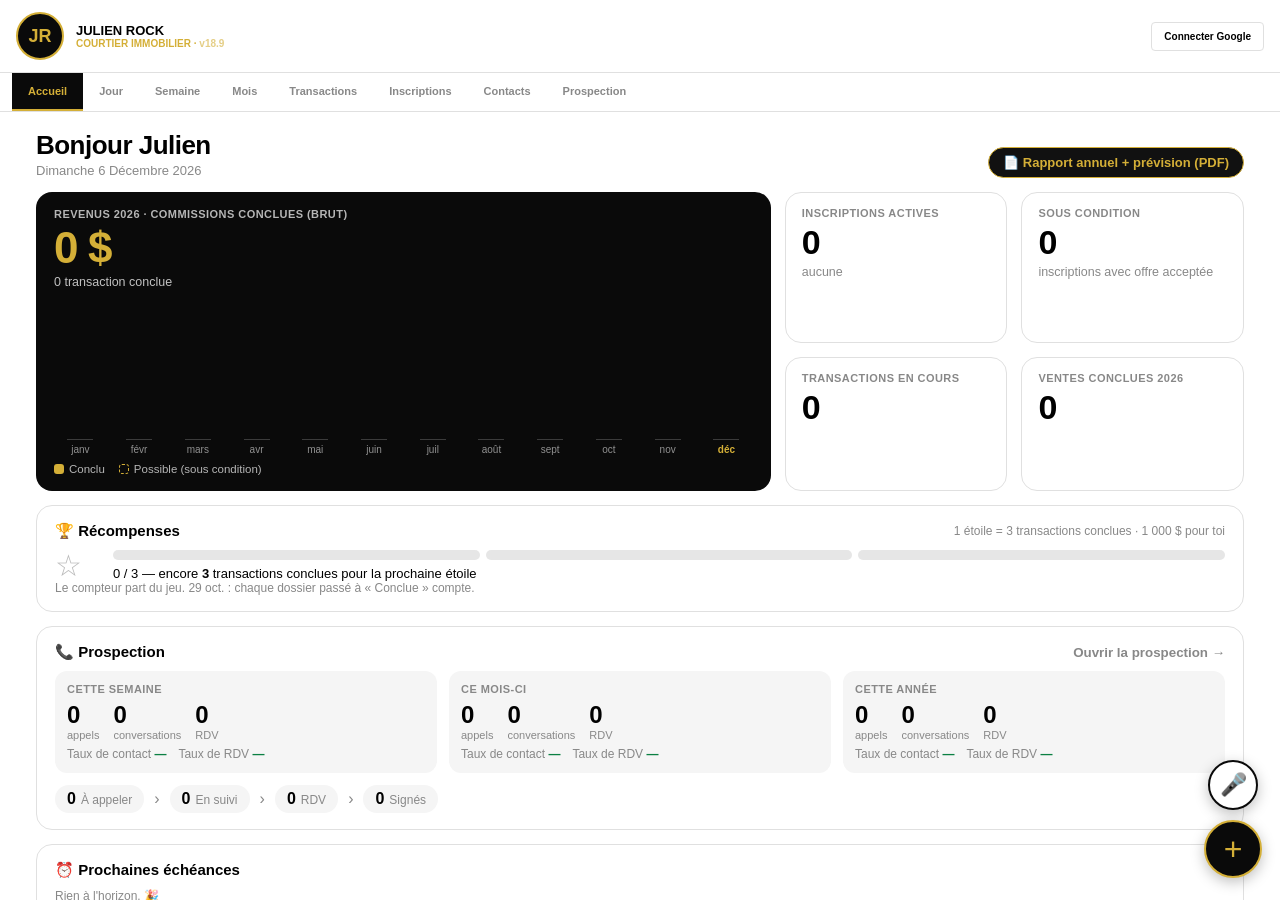
==== index.html @ f58f60eb "v18.9 : « Retirée » ouvre le formulaire des suivis ; bouton pour créer les suivis d'une inscription " ====
<!DOCTYPE html>
<html lang="fr">
<head>
  <meta charset="UTF-8">
  <meta name="viewport" content="width=device-width, initial-scale=1.0, viewport-fit=cover">
  <meta name="theme-color" content="#0A0A0A">
  <meta name="description" content="Motherboard - CRM Courtier Immobilier">
  <title>Motherboard - Julien Rock</title>
  <link rel="manifest" href="manifest.json">
  <link rel="apple-touch-icon" href="/icons/apple-touch-icon.png">
  <link rel="icon" type="image/png" sizes="192x192" href="/icons/icon-192.png">
    <script src="https://accounts.google.com/gsi/client" async defer></script>
  <style>
    * {
      margin: 0;
      padding: 0;
      box-sizing: border-box;
    }

    :root {
      --primary-dark: #0A0A0A;
      --primary-gold: #D4AF37;
      --white: #FFFFFF;
      --light-bg: #F5F5F5;
      --text-primary: #000000;
      --text-secondary: #888888;
      --border-light: #E0E0E0;
      --visite: #D7BDE2;
      --appel: #00796B;
      --reunion: #1976D2;
      --marketing: #558B2F;
      --matrix: #F57C00;
      --docs: #C2185B;
      --urgent: #C62828;
    }

    body {
      font-family: -apple-system, BlinkMacSystemFont, 'Segoe UI', Roboto, sans-serif;
      background: var(--white);
      color: var(--text-primary);
      height: 100vh;
      display: flex;
      flex-direction: column;
      overflow: hidden;
    }

    .header-main {
      background: var(--white);
      border-bottom: 1px solid var(--border-light);
      padding: 12px 16px;
      display: flex;
      justify-content: space-between;
      align-items: center;
      box-shadow: 0 2px 4px rgba(0,0,0,0.05);
    }

    .header-logo-section {
      display: flex;
      gap: 12px;
      align-items: center;
    }

    .logo-circle {
      width: 48px;
      height: 48px;
      background: var(--primary-dark);
      border: 2px solid var(--primary-gold);
      border-radius: 50%;
      display: flex;
      align-items: center;
      justify-content: center;
      font-weight: 700;
      color: var(--primary-gold);
      font-size: 18px;
    }

    .header-titles {
      display: flex;
      flex-direction: column;
    }

    .header-name {
      font-size: 13px;
      font-weight: 700;
    }

    .header-subtitle {
      font-size: 10px;
      color: var(--primary-gold);
      font-weight: 600;
    }

    .header-actions {
      display: flex;
      gap: 8px;
      align-items: center;
    }

    #google-signin-btn {
      padding: 8px 12px;
      background: var(--white);
      border: 1px solid var(--border-light);
      border-radius: 4px;
      font-size: 10px;
      font-weight: 600;
      cursor: pointer;
    }

    #google-signin-btn.logged-in {
      background: var(--primary-gold);
      color: var(--white);
    }

    .stats-grid {
      display: flex;
      gap: 8px;
      padding: 10px 12px;
      background: var(--light-bg);
      overflow-x: auto;
    }

    .stat-card {
      background: var(--white);
      border: 0.5px solid var(--border-light);
      border-radius: 6px;
      padding: 10px 12px;
      flex: 0 0 auto;
      min-width: 120px;
    }

    .stat-value {
      font-size: 14px;
      font-weight: 700;
      color: var(--primary-gold);
      margin-bottom: 3px;
    }

    .stat-label {
      font-size: 10px;
      color: var(--text-secondary);
      font-weight: 500;
    }

    .tabs-container {
      display: flex;
      gap: 0;
      padding: 0 12px;
      background: var(--white);
      border-bottom: 1px solid var(--border-light);
      overflow-x: auto;
    }

    .tab-btn {
      padding: 12px 16px;
      border: none;
      background: transparent;
      color: var(--text-secondary);
      font-size: 11px;
      font-weight: 600;
      cursor: pointer;
      border-bottom: 2px solid transparent;
      white-space: nowrap;
    }

    .tab-btn.active {
      color: var(--primary-gold);
      background: var(--primary-dark);
      border-bottom: 2px solid var(--primary-gold);
    }

    .mini-calendar {
      display: flex;
      gap: 8px;
      padding: 12px;
      background: var(--light-bg);
      overflow-x: auto;
      border-bottom: 1px solid var(--border-light);
    }

    .mini-day {
      flex: 0 0 auto;
      width: 50px;
      padding: 8px 4px;
      text-align: center;
      border-radius: 4px;
      cursor: pointer;
      background: var(--white);
      border: 1px solid var(--border-light);
    }

    .mini-day.today {
      background: var(--primary-dark);
      border: 1px solid var(--primary-gold);
    }

    .mini-day-label {
      font-size: 9px;
      color: var(--text-secondary);
      font-weight: 600;
      text-transform: uppercase;
    }

    .mini-day-number {
      font-size: 12px;
      font-weight: 700;
      color: var(--text-primary);
      margin-top: 2px;
    }

    .mini-day.today .mini-day-number {
      color: var(--primary-gold);
    }

    .tabs-content {
      flex: 1;
      overflow-y: auto;
      overflow-x: hidden;
    }

    .tab-content {
      display: none;
      height: 100%;
    }

    .tab-content.active {
      display: block;
    }

    .section-title {
      padding: 12px 16px;
      font-size: 11px;
      font-weight: 700;
      color: var(--text-secondary);
      background: var(--light-bg);
      text-transform: uppercase;
    }

    .event-card {
      display: flex;
      gap: 10px;
      padding: 12px 16px;
      margin: 8px 12px;
      border-radius: 6px;
      border-left: 4px solid;
      background: var(--white);
      border: 1px solid var(--border-light);
    }

    .event-card.visite { border-left-color: var(--visite); background: rgba(215, 189, 226, 0.15); }
    .event-card.appel { border-left-color: var(--appel); background: rgba(0, 121, 107, 0.15); }
    .event-card.reunion { border-left-color: var(--reunion); background: rgba(25, 118, 210, 0.15); }
    .event-card.matrix { border-left-color: var(--matrix); background: rgba(245, 124, 0, 0.15); }
    .event-card.docs { border-left-color: var(--docs); background: rgba(194, 24, 91, 0.15); }
    .event-card.marketing { border-left-color: var(--marketing); background: rgba(85, 139, 47, 0.15); }
    .event-card.urgent { border-left-color: var(--urgent); background: rgba(198, 40, 40, 0.15); }

    .event-time {
      font-size: 10px;
      font-weight: 700;
      color: var(--text-secondary);
      white-space: nowrap;
    }

    .event-content {
      display: flex;
      gap: 6px;
      flex: 1;
    }

    .event-text {
      font-size: 11px;
      font-weight: 600;
    }

    .week-container {
      display: flex;
      flex: 1;
      overflow: hidden;
      gap: 0;
    }

    .week-times {
      width: 60px;
      background: var(--light-bg);
      border-right: 1px solid var(--border-light);
      overflow-y: auto;
      padding-top: 12px;
    }

    .week-hour {
      height: 60px;
      padding: 4px 8px;
      font-size: 9px;
      color: var(--text-secondary);
      text-align: center;
      border-bottom: 1px solid var(--border-light);
    }

    .week-grid {
      flex: 1;
      display: grid;
      grid-template-columns: repeat(7, 1fr);
      overflow-y: auto;
      background: var(--white);
      background-image: repeating-linear-gradient(0deg, var(--border-light) 1px, transparent 1px);
      background-size: 100% 60px;
    }

    .week-day {
      border-right: 1px solid var(--border-light);
      position: relative;
      min-height: 1440px;
    }

    .week-day:last-child {
      border-right: none;
    }

    .week-day-header {
      position: sticky;
      top: 0;
      background: var(--light-bg);
      padding: 8px 4px;
      text-align: center;
      border-bottom: 1px solid var(--border-light);
      font-size: 9px;
      font-weight: 600;
      color: var(--text-secondary);
      z-index: 10;
    }

    .week-event {
      position: absolute;
      left: 2px;
      right: 2px;
      padding: 4px 6px;
      border-radius: 4px;
      border-left: 3px solid;
      font-size: 9px;
      font-weight: 600;
      overflow: hidden;
      box-shadow: 0 1px 3px rgba(0,0,0,0.1);
    }

    .week-event.visite { border-left-color: var(--visite); background: rgba(215, 189, 226, 0.3); }
    .week-event.appel { border-left-color: var(--appel); background: rgba(0, 121, 107, 0.3); }
    .week-event.reunion { border-left-color: var(--reunion); background: rgba(25, 118, 210, 0.3); }
    .week-event.matrix { border-left-color: var(--matrix); background: rgba(245, 124, 0, 0.3); }
    .week-event.docs { border-left-color: var(--docs); background: rgba(194, 24, 91, 0.3); }
    .week-event.marketing { border-left-color: var(--marketing); background: rgba(85, 139, 47, 0.3); }
    .week-event.urgent { border-left-color: var(--urgent); background: rgba(198, 40, 40, 0.3); }

    .contact-card, .transaction-card {
      padding: 12px 16px;
      margin: 8px 12px;
      border: 1px solid var(--border-light);
      border-radius: 6px;
      background: var(--white);
    }

    .contact-name {
      font-size: 12px;
      font-weight: 700;
      margin-bottom: 4px;
    }

    .contact-info {
      font-size: 10px;
      color: var(--text-secondary);
      margin-bottom: 4px;
    }

    .transaction-status {
      display: inline-block;
      padding: 2px 8px;
      border-radius: 3px;
      font-size: 9px;
      font-weight: 600;
      margin-top: 6px;
    }

    .status-draft { background: #FFF3CD; color: #856404; }
    .status-active { background: #D4EDDA; color: #155724; }
    .status-complete { background: #D1ECF1; color: #0C5460; }

    /* ===== v4 : calendrier réel ===== */
    .event-card.matrix, .week-chip.matrix, .month-bar.matrix { --c: var(--matrix); }
    .event-card { cursor: pointer; border-left-width: 4px; }
    .event-end { font-weight: 400; opacity: .7; }
    .event-meta { font-size: 10px; color: var(--text-secondary); margin-top: 3px; }
    .sync-status { float: right; font-weight: 500; text-transform: none; }
    .empty-state { padding: 32px 20px; text-align: center; color: var(--text-secondary); font-size: 13px; }
    .empty-day { text-align: center; padding: 20px; color: var(--text-secondary); font-size: 12px; }
    .cta-btn { margin-top: 14px; padding: 12px 20px; border: 0; border-radius: 6px; background: var(--primary-dark); color: var(--primary-gold); font-weight: 700; font-size: 13px; cursor: pointer; }
    .nav-btn { flex: 0 0 auto; min-width: 34px; border: 1px solid var(--border-light); background: var(--white); border-radius: 4px; font-size: 18px; cursor: pointer; color: var(--text-primary); }
    .today-btn { font-size: 10px; font-weight: 700; padding: 0 8px; }
    .mini-calendar { align-items: stretch; }
    .mini-day { position: relative; }
    .mini-day.is-now:not(.today) { border-color: var(--primary-gold); }
    .mini-dot { position: absolute; top: 3px; right: 4px; font-size: 8px; font-weight: 700; color: var(--primary-gold); }
    #semaine { overflow-y: auto; }
    .week-cols { position: relative; display: flex; gap: 8px; padding: 10px; overflow-x: auto; scroll-snap-type: x mandatory; }
    .week-col { flex: 0 0 calc((100% - 24px) / 4); min-width: 120px; scroll-snap-align: start; background: var(--white); border: 1px solid var(--border-light); border-radius: 6px; padding: 6px; min-height: 180px; }
    @media (min-width: 900px) { .week-col { flex-basis: calc((100% - 48px) / 7); } }
    .week-col.is-now { border-color: var(--primary-gold); background: rgba(212, 175, 55, .06); }
    .week-col.selected .week-col-head { background: var(--primary-dark); color: var(--primary-gold); }
    .week-col-head { font-size: 10px; font-weight: 600; text-align: center; padding: 6px; border-radius: 4px; margin-bottom: 6px; cursor: pointer; color: var(--text-secondary); }
    .week-chip { font-size: 10px; font-weight: 600; padding: 5px 6px; margin-bottom: 4px; border-radius: 4px; border-left: 3px solid; overflow: hidden; text-overflow: ellipsis; }
    .week-chip span { opacity: .7; font-weight: 700; }
    .week-empty { text-align: center; color: var(--border-light); padding-top: 20px; }
    .week-stats { padding: 4px 14px 14px; font-size: 11px; color: var(--text-secondary); }
    .week-chip.visite { border-left-color: var(--visite); background: rgba(215, 189, 226, 0.35); }
    .week-chip.appel { border-left-color: var(--appel); background: rgba(0, 121, 107, 0.15); }
    .week-chip.reunion { border-left-color: var(--reunion); background: rgba(25, 118, 210, 0.15); }
    .week-chip.matrix { border-left-color: var(--matrix); background: rgba(245, 124, 0, 0.15); }
    .week-chip.docs { border-left-color: var(--docs); background: rgba(194, 24, 91, 0.15); }
    .week-chip.marketing { border-left-color: var(--marketing); background: rgba(85, 139, 47, 0.15); }
    .week-chip.urgent { border-left-color: var(--urgent); background: rgba(198, 40, 40, 0.15); }
    .month-head { display: flex; align-items: center; gap: 8px; padding: 8px 12px 0; }
    .month-head .nav-btn { height: 34px; }
    .month-grid { display: grid; grid-template-columns: repeat(7, 1fr); gap: 4px; padding: 8px 12px 16px; }
    .month-label { text-align: center; font-size: 9px; font-weight: 600; color: var(--text-secondary); }
    .month-chip { font-size: 8.5px; line-height: 1.25; padding: 2px 3px; margin-bottom: 2px; border-radius: 3px; border-left: 2px solid; white-space: nowrap; overflow: hidden; text-overflow: ellipsis; color: var(--text-primary); }
    .month-cell.is-now .month-chip { color: var(--white); }
    .month-chip.visite { border-left-color: var(--visite); background: rgba(215, 189, 226, 0.45); }
    .month-chip.appel { border-left-color: var(--appel); background: rgba(0, 121, 107, 0.18); }
    .month-chip.reunion { border-left-color: var(--reunion); background: rgba(25, 118, 210, 0.18); }
    .month-chip.matrix { border-left-color: var(--matrix); background: rgba(245, 124, 0, 0.18); }
    .month-chip.docs { border-left-color: var(--docs); background: rgba(194, 24, 91, 0.18); }
    .month-chip.marketing { border-left-color: var(--marketing); background: rgba(85, 139, 47, 0.18); }
    .month-chip.urgent { border-left-color: var(--urgent); background: rgba(198, 40, 40, 0.18); }
    .month-grid { gap: 3px !important; padding: 8px 6px 16px !important; }
    .month-cell { min-width: 0; min-height: 92px; padding: 4px; border: 1px solid var(--border-light); border-radius: 4px; cursor: pointer; background: var(--white); }
    .month-cell.other { opacity: .4; }
    .month-cell.is-now { background: var(--primary-dark); }
    .month-cell.is-now .month-num { color: var(--primary-gold); }
    .month-cell.selected { outline: 2px solid var(--primary-gold); }
    .month-num { font-size: 11px; font-weight: 700; margin-bottom: 3px; }
    .month-bar { height: 4px; border-radius: 2px; margin-bottom: 2px; }
    .month-bar.visite { background: var(--visite); } .month-bar.appel { background: var(--appel); }
    .month-bar.reunion { background: var(--reunion); } .month-bar.matrix { background: var(--matrix); }
    .month-bar.docs { background: var(--docs); } .month-bar.marketing { background: var(--marketing); }
    .month-bar.urgent { background: var(--urgent); }
    .month-more { font-size: 8px; color: var(--text-secondary); font-weight: 600; }
    @media (max-width: 899px) { .month-chip { white-space: normal; display: -webkit-box; -webkit-line-clamp: 2; -webkit-box-orient: vertical; word-break: break-word; font-size: 8px; } .month-chip b { display: none; } }
    @media (min-width: 900px) { .month-cell { min-height: 130px; padding: 6px; } .month-chip { font-size: 11px; padding: 3px 5px; } .month-num { font-size: 13px; } }


    /* ===== v7 : ajout de rendez-vous ===== */
    .fab { position: fixed; right: 18px; bottom: calc(22px + env(safe-area-inset-bottom)); width: 58px; height: 58px; border-radius: 50%; border: 2px solid var(--primary-gold); background: var(--primary-dark); color: var(--primary-gold); font-size: 32px; line-height: 1; box-shadow: 0 4px 14px rgba(0,0,0,.25); cursor: pointer; z-index: 50; }
    .modal { position: fixed; inset: 0; background: rgba(0,0,0,.4); display: none; align-items: flex-end; justify-content: center; z-index: 100; }
    .modal.open { display: flex; }
    @media (min-width: 700px) { .modal { align-items: center; } .sheet { border-radius: 14px !important; } }
    .sheet { background: var(--white); width: 100%; max-width: 520px; max-height: 92vh; overflow-y: auto; border-radius: 14px 14px 0 0; padding: 0 16px calc(18px + env(safe-area-inset-bottom)); }
    .sheet-head { position: sticky; top: 0; background: var(--white); display: flex; align-items: center; justify-content: space-between; padding: 14px 0 10px; z-index: 1; }
    .sheet-head b { font-size: 15px; }
    .sheet-x { border: 0; background: none; font-size: 18px; cursor: pointer; padding: 4px 8px; }
    .sheet-save { border: 0; background: var(--primary-dark); color: var(--primary-gold); font-weight: 700; border-radius: 6px; padding: 8px 14px; cursor: pointer; }
    .sheet-save:disabled { opacity: .5; }
    .f-title { width: 100%; font-size: 18px; font-weight: 600; border: 0; border-bottom: 2px solid var(--border-light); padding: 10px 2px; outline: none; }
    .f-title:focus { border-color: var(--primary-gold); }
    .f-label { font-size: 11px; font-weight: 700; color: var(--text-secondary); margin: 14px 0 6px; text-transform: uppercase; }
    .chips { display: flex; flex-wrap: wrap; gap: 6px; }
    .chips button { border: 1px solid var(--border-light); background: var(--white); border-radius: 16px; padding: 7px 11px; font-size: 13px; cursor: pointer; }
    .chips button.on { background: var(--primary-dark); color: var(--primary-gold); border-color: var(--primary-dark); }
    #add-types button.on.visite { background: #9C27B0; color: #fff; border-color: #9C27B0; }
    #add-types button.on.appel { background: var(--appel); color: #fff; border-color: var(--appel); }
    #add-types button.on.reunion { background: var(--reunion); color: #fff; border-color: var(--reunion); }
    #add-types button.on.docs { background: var(--docs); color: #fff; border-color: var(--docs); }
    #add-types button.on.marketing { background: var(--marketing); color: #fff; border-color: var(--marketing); }
    #add-types button.on.matrix { background: var(--matrix); color: #fff; border-color: var(--matrix); }
    #add-types button.on.urgent { background: var(--urgent); color: #fff; border-color: var(--urgent); }
    .f-row { display: flex; gap: 12px; align-items: flex-end; margin-top: 14px; }
    .f-row label, .f-block { display: flex; flex-direction: column; font-size: 11px; font-weight: 700; color: var(--text-secondary); text-transform: uppercase; gap: 5px; }
    .f-block { margin-top: 14px; }
    .f-row input[type=date], .f-row input[type=time], .f-block input, .f-block textarea, .f-block select { font-size: 16px; padding: 9px 10px; border: 1px solid var(--border-light); border-radius: 6px; font-family: inherit; text-transform: none; font-weight: 400; color: var(--text-primary); background: var(--white); }
    .f-check { flex-direction: row !important; align-items: center; gap: 6px !important; text-transform: none !important; font-size: 14px !important; padding-bottom: 10px; color: var(--text-primary) !important; font-weight: 500 !important; }
    .f-msg { margin-top: 12px; font-size: 13px; color: var(--urgent); }
    .tg-day { cursor: copy; }
    .f-hint { font-weight: 500; text-transform: none; color: var(--text-secondary); font-size: 11px; }
    .guest-chips { display: flex; flex-wrap: wrap; gap: 6px; margin: 4px 0; }
    .guest-chip { display: inline-flex; align-items: center; gap: 6px; background: var(--light-bg); border: 1px solid var(--border-light); border-radius: 14px; padding: 5px 6px 5px 10px; font-size: 12px; font-weight: 600; }
    .guest-chip button { border: 0; background: none; cursor: pointer; font-size: 12px; color: var(--text-secondary); }
    .guest-sugg button { border: 1px dashed var(--primary-gold); background: #FFFBEA; border-radius: 14px; padding: 6px 10px; font-size: 12px; font-weight: 600; cursor: pointer; margin: 2px 0 6px; }
    .guest-row { display: flex; gap: 6px; margin-bottom: 10px; }
    .guest-row input { flex: 1; min-width: 0; font-size: 16px; padding: 10px; border: 1px solid var(--border-light); border-radius: 8px; }
    .guest-row button { border: 0; background: var(--primary-dark); color: var(--primary-gold); border-radius: 8px; padding: 0 12px; font-weight: 700; cursor: pointer; }
    .guest-live { display: flex; flex-direction: column; gap: 4px; margin: -4px 0 8px; }
    .guest-live button { text-align: left; border: 1px solid var(--border-light); background: var(--white); border-radius: 8px; padding: 8px 10px; cursor: pointer; font-size: 14px; }
    .guest-live button span { color: var(--text-secondary); font-size: 12px; margin-left: 4px; }
    .guest-live button.noemail span { color: #b06000; }
    .guest-chip.unknown { border-style: dashed; }
    .guest-chip .guest-addc { color: var(--primary-dark); font-weight: 700; background: #FFFBEA; border-radius: 10px; padding: 2px 6px; }
    .guest-panel { border: 1px solid var(--primary-gold); background: #FFFBEA; border-radius: 10px; padding: 10px; margin: 0 0 10px; font-size: 13px; }
    .guest-panel .guest-row { margin: 8px 0 0; }
    .tg-jour { height: 62vh; min-height: 320px; margin-top: 6px; border-radius: 8px; border: 1px solid var(--border-light); }
    .tg-jour .tg-ev-title { font-size: 12px; }
    .tg-ev { -webkit-user-select: none; user-select: none; -webkit-touch-callout: none; touch-action: pan-x pan-y; }
    .tg-ev.drag-src, .tg-adchip.drag-src, .event-card.drag-src { opacity: .35; }
    .tg-adchip, .event-card.ad-drag { -webkit-user-select: none; user-select: none; -webkit-touch-callout: none; cursor: pointer; }
    .tg-done { float: right; width: 24px; height: 24px; margin: 0 0 2px 4px; border-radius: 50%; border: 2px solid currentColor; background: rgba(255,255,255,.25); color: inherit; font-weight: 800; font-size: 12px; line-height: 1; cursor: pointer; padding: 0; }
    .tg-ev.tg-ghost { position: fixed; z-index: 400; border-radius: 4px; border-left: 3px solid; padding: 2px 4px; box-shadow: 0 8px 20px rgba(0,0,0,.3); pointer-events: none; transform: scale(1.03); overflow: hidden; }
    .tg-ghost .tg-ghost-time { position: absolute; left: 4px; top: -20px; background: #222; color: #fff; font-size: 11px; font-weight: 700; padding: 2px 6px; border-radius: 6px; white-space: nowrap; }
    .tg-ev.tg-ghost { overflow: visible; }
    .flip-hint { position: fixed; width: 34px; z-index: 390; pointer-events: none; display: flex; align-items: center; justify-content: center; writing-mode: vertical-rl; font-size: 12px; font-weight: 800; color: #fff; background: linear-gradient(to left, rgba(10,10,10,.75), rgba(10,10,10,.15)); transition: opacity .1s; }
    .flip-hint.l { background: linear-gradient(to right, rgba(10,10,10,.75), rgba(10,10,10,.15)); }
    .slide-l { animation: mbSlideL .22s ease-out; } .slide-r { animation: mbSlideR .22s ease-out; }
    @keyframes mbSlideL { from { transform: translateX(36px); opacity: .35; } to { transform: none; opacity: 1; } }
    @keyframes mbSlideR { from { transform: translateX(-36px); opacity: .35; } to { transform: none; opacity: 1; } }
    .tg-day.drop-on { background: rgba(212,175,55,.08); }
    .tg-ev.lifting { box-shadow: 0 0 0 3px var(--primary-gold); }
    .auth-link { display: block; text-align: center; text-decoration: none; width: 100%; padding: 14px; margin-top: 12px; position: relative; z-index: 2; }
    /* ===== v6 : grille horaire semaine ===== */
    .tg-toggle { display: flex; justify-content: flex-end; gap: 4px; }
    .tg-nav { display: flex; align-items: center; gap: 8px; padding: 6px 10px; background: var(--light-bg); }
    .tg-nav > button { border: 1px solid var(--border-light); background: var(--white); border-radius: 8px; min-width: 36px; height: 32px; font-size: 20px; line-height: 1; cursor: pointer; font-weight: 700; }
    .tg-nav > button:hover { background: var(--primary-dark); color: var(--primary-gold); }
    .tg-nav > b { font-size: 14px; min-width: 150px; text-align: center; }
    .tg-nav > .tg-today { font-size: 12px; padding: 0 10px; min-width: 0; white-space: nowrap; }
    .tg-toggle button { white-space: nowrap; }
    @media (max-width: 500px) { .tg-nav { gap: 5px; padding: 6px; } .tg-nav > b { min-width: 0; font-size: 13px; } }
    .tg-toggle button { border: 1px solid var(--border-light); background: var(--white); border-radius: 4px; padding: 4px 10px; font-size: 11px; font-weight: 700; cursor: pointer; }
    .tg-toggle button.on { background: var(--primary-dark); color: var(--primary-gold); border-color: var(--primary-dark); }
    @media (max-width: 899px) { .tg-ev-title { font-size: 9px; } .tg-ev { padding: 2px 2px 2px 3px; } }
    #semaine { overflow: hidden !important; }
    .tg-wrap { position: relative; overflow: auto; -webkit-overflow-scrolling: touch; border-top: 1px solid var(--border-light); background: var(--white); }
    .tg-sticky { position: sticky; top: 0; z-index: 5; background: var(--white); }
    .tg-head, .tg-allday { display: flex; border-bottom: 1px solid var(--border-light); background: var(--white); }
    .tg-corner { flex: 0 0 46px; width: 46px; position: sticky; left: 0; z-index: 6; background: var(--white); }
    .tg-ad-label { font-size: 8px; color: var(--text-secondary); text-align: right; padding: 4px 6px 0 0; }
    .tg-dayhead { flex: 0 0 auto; text-align: center; padding: 6px 0 5px; cursor: pointer; border-left: 1px solid var(--border-light); }
    .tg-dayhead span { display: block; font-size: 9px; font-weight: 600; color: var(--text-secondary); }
    .tg-dayhead b { display: inline-block; min-width: 28px; line-height: 28px; border-radius: 50%; font-size: 15px; margin-top: 2px; }
    .tg-dayhead.is-now b { background: var(--primary-dark); color: var(--primary-gold); }
    .tg-dayhead.selected:not(.is-now) b { outline: 2px solid var(--primary-gold); }
    .tg-adcell { flex: 0 0 auto; padding: 2px; border-left: 1px solid var(--border-light); min-height: 22px; }
    .tg-adchip { font-size: 9px; font-weight: 600; padding: 2px 4px; margin-bottom: 2px; border-radius: 3px; white-space: nowrap; overflow: hidden; text-overflow: ellipsis; border-left: 3px solid; }
    .tg-body { position: relative; background-image: repeating-linear-gradient(to bottom, var(--border-light) 0, var(--border-light) 1px, transparent 1px, transparent 48px); background-position: 46px 0; background-repeat: repeat-y; }
    .tg-hours { position: sticky; left: 0; width: 46px; height: 100%; background: var(--white); z-index: 3; border-right: 1px solid var(--border-light); }
    .tg-hour { position: absolute; right: 6px; transform: translateY(-50%); font-size: 9px; color: var(--text-secondary); background: var(--white); padding: 0 1px; }
    .tg-day { position: absolute; top: 0; height: 100%; border-left: 1px solid var(--border-light); }
    .tg-day.is-now { background: rgba(212, 175, 55, .05); }
    .tg-ev { position: absolute; border-radius: 4px; border-left: 3px solid; padding: 2px 4px; overflow: hidden; cursor: pointer; box-shadow: 0 1px 2px rgba(0,0,0,.08); z-index: 1; }
    .tg-ev-title { font-size: 10px; font-weight: 700; line-height: 1.2; overflow: hidden; display: -webkit-box; -webkit-line-clamp: 3; -webkit-box-orient: vertical; word-break: break-word; }
    .tg-ev-time { font-size: 9px; opacity: .75; margin-top: 1px; white-space: nowrap; }
    .tg-now { position: absolute; left: 0; right: 0; height: 2px; background: #E53935; z-index: 2; }
    .tg-now::before { content: ''; position: absolute; left: -5px; top: -4px; width: 10px; height: 10px; border-radius: 50%; background: #E53935; }
    .tg-ev.visite, .tg-adchip.visite { border-left-color: #9C27B0; background: #EBDDF0; }
    .tg-ev.appel, .tg-adchip.appel { border-left-color: var(--appel); background: #CCE7E3; }
    .tg-ev.reunion, .tg-adchip.reunion { border-left-color: var(--reunion); background: #D2E4F6; }
    .tg-ev.matrix, .tg-adchip.matrix { border-left-color: var(--matrix); background: #FDE5CC; }
    .tg-ev.docs, .tg-adchip.docs { border-left-color: var(--docs); background: #F3D1DE; }
    .tg-ev.marketing, .tg-adchip.marketing { border-left-color: var(--marketing); background: #DDE8D5; }
    .tg-ev.urgent, .tg-adchip.urgent { border-left-color: var(--urgent); background: #F4D4D4; }

    /* ===== v11 : catégories et couleurs de Julien ===== */
    body .event-card.visite, body .week-chip.visite, body .tg-ev.visite, body .tg-adchip.visite, body .month-chip.visite { border-left-color: #4A148C; background: #8E24AA; color: #fff; }
    body .month-bar.visite { background: #8E24AA; }
    #add-types button.on.visite { background: #8E24AA; color: #fff; border-color: #4A148C; }
    body .event-card.reunion, body .week-chip.reunion, body .tg-ev.reunion, body .tg-adchip.reunion, body .month-chip.reunion { border-left-color: #4A148C; background: #7B1FA2; color: #fff; }
    body .month-bar.reunion { background: #7B1FA2; }
    #add-types button.on.reunion { background: #7B1FA2; color: #fff; border-color: #4A148C; }
    body .event-card.travail, body .week-chip.travail, body .tg-ev.travail, body .tg-adchip.travail, body .month-chip.travail { border-left-color: #9C6ADE; background: #E4D4F7; color: #2B1747; }
    body .month-bar.travail { background: #E4D4F7; }
    #add-types button.on.travail { background: #E4D4F7; color: #2B1747; border-color: #9C6ADE; }
    body .event-card.suivi, body .week-chip.suivi, body .tg-ev.suivi, body .tg-adchip.suivi, body .month-chip.suivi { border-left-color: #E65100; background: #FFB74D; color: #3E2000; }
    body .month-bar.suivi { background: #FFB74D; }
    body .event-card.tache, body .week-chip.tache, body .tg-ev.tache, body .tg-adchip.tache, body .month-chip.tache { border-left-color: #1E88E5; background: #D6E9FB; color: #0D2A4A; }
    body .month-bar.tache { background: #90CAF9; }
    #add-types button.on.tache { background: #D6E9FB; color: #0D2A4A; border-color: #1E88E5; }
    .lg-dot.tache { background: #90CAF9; border: 1px solid #1E88E5; }
    #ev-types button.tache { background: #D6E9FB; color: #0D2A4A; border-color: #1E88E5; }
    .overdue-tasks .section-title { background: #E3F0FC; color: #0D47A1; }
    #add-types button.on.suivi { background: #FFB74D; color: #3E2000; border-color: #E65100; }
    body .event-card.personnel, body .week-chip.personnel, body .tg-ev.personnel, body .tg-adchip.personnel, body .month-chip.personnel { border-left-color: #1B5E20; background: #81C784; color: #0B2E0D; }
    body .month-bar.personnel { background: #81C784; }
    #add-types button.on.personnel { background: #81C784; color: #0B2E0D; border-color: #1B5E20; }
    body .event-card.urgent, body .week-chip.urgent, body .tg-ev.urgent, body .tg-adchip.urgent, body .month-chip.urgent { border-left-color: #B71C1C; background: #E53935; color: #fff; }
    body .month-bar.urgent { background: #E53935; }
    #add-types button.on.urgent { background: #E53935; color: #fff; border-color: #B71C1C; }
    body .event-card.col-rouge, body .week-chip.col-rouge, body .tg-ev.col-rouge, body .tg-adchip.col-rouge, body .month-chip.col-rouge { border-left-color: #B71C1C; background: #E53935; color: #fff; }
    body .month-bar.col-rouge { background: #E53935; }
    body .event-card.col-vert, body .week-chip.col-vert, body .tg-ev.col-vert, body .tg-adchip.col-vert, body .month-chip.col-vert { border-left-color: #1B5E20; background: #43A047; color: #fff; }
    body .month-bar.col-vert { background: #43A047; }
    body .event-card.col-orange, body .week-chip.col-orange, body .tg-ev.col-orange, body .tg-adchip.col-orange, body .month-chip.col-orange { border-left-color: #E65100; background: #FB8C00; color: #fff; }
    body .month-bar.col-orange { background: #FB8C00; }
    body .event-card.col-mauve, body .week-chip.col-mauve, body .tg-ev.col-mauve, body .tg-adchip.col-mauve, body .month-chip.col-mauve { border-left-color: #4A148C; background: #8E24AA; color: #fff; }
    body .month-bar.col-mauve { background: #8E24AA; }
    body .event-card.col-lavande, body .week-chip.col-lavande, body .tg-ev.col-lavande, body .tg-adchip.col-lavande, body .month-chip.col-lavande { border-left-color: #9C6ADE; background: #E4D4F7; color: #2B1747; }
    body .month-bar.col-lavande { background: #E4D4F7; }
    body .event-card.col-bleu, body .week-chip.col-bleu, body .tg-ev.col-bleu, body .tg-adchip.col-bleu, body .month-chip.col-bleu { border-left-color: #0D47A1; background: #1E88E5; color: #fff; }
    body .month-bar.col-bleu { background: #1E88E5; }
    body .event-card.col-jaune, body .week-chip.col-jaune, body .tg-ev.col-jaune, body .tg-adchip.col-jaune, body .month-chip.col-jaune { border-left-color: #F9A825; background: #FFF176; color: #3a3000; }
    body .month-bar.col-jaune { background: #FFF176; }
    body .event-card.col-rose, body .week-chip.col-rose, body .tg-ev.col-rose, body .tg-adchip.col-rose, body .month-chip.col-rose { border-left-color: #AD1457; background: #F06292; color: #fff; }
    body .month-bar.col-rose { background: #F06292; }
    body .event-card.col-gris, body .week-chip.col-gris, body .tg-ev.col-gris, body .tg-adchip.col-gris, body .month-chip.col-gris { border-left-color: #424242; background: #9E9E9E; color: #fff; }
    body .month-bar.col-gris { background: #9E9E9E; }
    body .event-card .event-time, body .event-card .event-meta, body .tg-ev .tg-ev-time { color: inherit; opacity: .8; }
    body .month-cell.is-now .month-chip { color: inherit; }
    .color-chips button { width: 30px; height: 30px; padding: 0 !important; border-radius: 50% !important; background: var(--sw) !important; border: 2px solid transparent !important; }
    .color-chips button[data-c=""] { width: auto; padding: 0 12px !important; border-radius: 16px !important; background: var(--white) !important; border: 1px solid var(--border-light) !important; }
    .color-chips button.on { outline: 3px solid var(--primary-dark); outline-offset: 2px; }
    .color-chips button[data-c=""].on { background: var(--primary-dark) !important; color: var(--primary-gold); }

    .legend { display: flex; flex-wrap: wrap; gap: 4px 12px; padding: 6px 14px; font-size: 10px; color: var(--text-secondary); background: var(--light-bg); border-bottom: 1px solid var(--border-light); }
    .legend .lg { display: inline-flex; align-items: center; gap: 4px; white-space: nowrap; }
    .legend .lg-dot { width: 10px; height: 10px; border-radius: 3px; display: inline-block; }
    .lg-dot.visite { background: #8E24AA; } .lg-dot.travail { background: #E4D4F7; border: 1px solid #9C6ADE; } .lg-dot.suivi { background: #FFB74D; }
    .lg-dot.personnel { background: #81C784; } .lg-dot.urgent { background: #E53935; }
    body[data-tab="contacts"] .legend, body[data-tab="transactions"] .legend, body[data-tab="inscriptions"] .legend { display: none; }
    .ev-title { font-size: 16px; font-weight: 700; cursor: default; }
    .ev-meta { font-size: 13px; line-height: 1.6; margin-bottom: 6px; }
    #ev-types button.on { outline: 3px solid var(--primary-dark); outline-offset: 1px; }
    #ev-types button { border-left: 4px solid; }
    .ev-gcal { display: block; text-align: center; margin: 18px 0 6px; font-size: 13px; color: var(--reunion); }
    .month-chip { cursor: pointer; }
    #ev-types button.visite { background: #8E24AA; color: #fff; border-color: #4A148C; }
    #ev-types button.reunion { background: #7B1FA2; color: #fff; border-color: #4A148C; }
    #ev-types button.travail { background: #E4D4F7; color: #2B1747; border-color: #9C6ADE; }
    #ev-types button.suivi { background: #FFB74D; color: #3E2000; border-color: #E65100; }
    #ev-types button.personnel { background: #81C784; color: #0B2E0D; border-color: #1B5E20; }
    #ev-types button.urgent { background: #E53935; color: #fff; border-color: #B71C1C; }

    .event-card { position: relative; }
    .done-btn { margin-left: auto; align-self: center; flex: 0 0 auto; width: 36px; height: 36px; border-radius: 50%; border: 2px solid currentColor; background: rgba(255,255,255,.55); color: inherit; font-size: 18px; font-weight: 800; cursor: pointer; }
    .done-btn:active { background: #2E7D32; color: #fff; }
    .ev-done { display: block; width: 100%; margin-top: 16px; padding: 12px; border: 0; border-radius: 8px; background: #2E7D32; color: #fff; font-weight: 700; font-size: 14px; cursor: pointer; }
    .mb-toast { position: fixed; left: 12px; right: 12px; bottom: calc(160px + env(safe-area-inset-bottom)); background: #222; color: #fff; padding: 12px 14px; border-radius: 10px; font-size: 13px; z-index: 300; display: flex; align-items: center; justify-content: space-between; gap: 10px; box-shadow: 0 6px 20px rgba(0,0,0,.25); }
    .mb-toast button { border: 0; background: var(--primary-gold); color: #000; font-weight: 700; border-radius: 6px; padding: 6px 10px; cursor: pointer; }
    .crm-done { width: 36px; height: 36px; border-radius: 50%; border: 2px solid #2E7D32; background: #fff; color: #2E7D32; font-size: 18px; font-weight: 800; cursor: pointer; }
      /* === Couleurs identiques à Google Agenda (palette officielle des 11 couleurs d'événement) === */
    body .event-card.visite, body .week-chip.visite, body .tg-ev.visite, body .tg-adchip.visite, body .month-chip.visite { border-left-color: #631976; background: #8E24AA; color: #fff; }
    body .month-bar.visite { background: #8E24AA; }
    body .event-card.reunion, body .week-chip.reunion, body .tg-ev.reunion, body .tg-adchip.reunion, body .month-chip.reunion { border-left-color: #631976; background: #8E24AA; color: #fff; }
    body .month-bar.reunion { background: #8E24AA; }
    body .event-card.travail, body .week-chip.travail, body .tg-ev.travail, body .tg-adchip.travail, body .month-chip.travail { border-left-color: #545D8E; background: #7986CB; color: #fff; }
    body .month-bar.travail { background: #7986CB; }
    body .event-card.suivi, body .week-chip.suivi, body .tg-ev.suivi, body .tg-adchip.suivi, body .month-chip.suivi { border-left-color: #AA3815; background: #F4511E; color: #fff; }
    body .month-bar.suivi { background: #F4511E; }
    body .event-card.tache, body .week-chip.tache, body .tg-ev.tache, body .tg-adchip.tache, body .month-chip.tache { border-left-color: #2C387E; background: #3F51B5; color: #fff; }
    body .month-bar.tache { background: #3F51B5; }
    body .event-card.personnel, body .week-chip.personnel, body .tg-ev.personnel, body .tg-adchip.personnel, body .month-chip.personnel { border-left-color: #07592E; background: #0B8043; color: #fff; }
    body .month-bar.personnel { background: #0B8043; }
    body .event-card.urgent, body .week-chip.urgent, body .tg-ev.urgent, body .tg-adchip.urgent, body .month-chip.urgent { border-left-color: #950000; background: #D50000; color: #fff; }
    body .month-bar.urgent { background: #D50000; }
    body .event-card.col-rouge, body .week-chip.col-rouge, body .tg-ev.col-rouge, body .tg-adchip.col-rouge, body .month-chip.col-rouge { border-left-color: #950000; background: #D50000; color: #fff; }
    body .month-bar.col-rouge { background: #D50000; }
    body .event-card.col-vert, body .week-chip.col-vert, body .tg-ev.col-vert, body .tg-adchip.col-vert, body .month-chip.col-vert { border-left-color: #07592E; background: #0B8043; color: #fff; }
    body .month-bar.col-vert { background: #0B8043; }
    body .event-card.col-orange, body .week-chip.col-orange, body .tg-ev.col-orange, body .tg-adchip.col-orange, body .month-chip.col-orange { border-left-color: #AA3815; background: #F4511E; color: #fff; }
    body .month-bar.col-orange { background: #F4511E; }
    body .event-card.col-mauve, body .week-chip.col-mauve, body .tg-ev.col-mauve, body .tg-adchip.col-mauve, body .month-chip.col-mauve { border-left-color: #631976; background: #8E24AA; color: #fff; }
    body .month-bar.col-mauve { background: #8E24AA; }
    body .event-card.col-lavande, body .week-chip.col-lavande, body .tg-ev.col-lavande, body .tg-adchip.col-lavande, body .month-chip.col-lavande { border-left-color: #545D8E; background: #7986CB; color: #fff; }
    body .month-bar.col-lavande { background: #7986CB; }
    body .event-card.col-bleu, body .week-chip.col-bleu, body .tg-ev.col-bleu, body .tg-adchip.col-bleu, body .month-chip.col-bleu { border-left-color: #2C387E; background: #3F51B5; color: #fff; }
    body .month-bar.col-bleu { background: #3F51B5; }
    body .event-card.col-jaune, body .week-chip.col-jaune, body .tg-ev.col-jaune, body .tg-adchip.col-jaune, body .month-chip.col-jaune { border-left-color: #AC851A; background: #F6BF26; color: #2a2000; }
    body .month-bar.col-jaune { background: #F6BF26; }
    body .event-card.col-rose, body .week-chip.col-rose, body .tg-ev.col-rose, body .tg-adchip.col-rose, body .month-chip.col-rose { border-left-color: #A15650; background: #E67C73; color: #fff; }
    body .month-bar.col-rose { background: #E67C73; }
    body .event-card.col-gris, body .week-chip.col-gris, body .tg-ev.col-gris, body .tg-adchip.col-gris, body .month-chip.col-gris { border-left-color: #434343; background: #616161; color: #fff; }
    body .month-bar.col-gris { background: #616161; }
    body .event-card.col-sauge, body .week-chip.col-sauge, body .tg-ev.col-sauge, body .tg-adchip.col-sauge, body .month-chip.col-sauge { border-left-color: #237F54; background: #33B679; color: #fff; }
    body .month-bar.col-sauge { background: #33B679; }
    body .event-card.col-paon, body .week-chip.col-paon, body .tg-ev.col-paon, body .tg-adchip.col-paon, body .month-chip.col-paon { border-left-color: #026CA0; background: #039BE5; color: #fff; }
    body .month-bar.col-paon { background: #039BE5; }
    #add-types button.on.visite, #ev-types button.visite { background: #8E24AA; color: #fff; border-color: #631976; }
    .lg-dot.visite { background: #8E24AA; border: 0; }
    #add-types button.on.reunion, #ev-types button.reunion { background: #8E24AA; color: #fff; border-color: #631976; }
    .lg-dot.reunion { background: #8E24AA; border: 0; }
    #add-types button.on.travail, #ev-types button.travail { background: #7986CB; color: #fff; border-color: #545D8E; }
    .lg-dot.travail { background: #7986CB; border: 0; }
    #add-types button.on.suivi, #ev-types button.suivi { background: #F4511E; color: #fff; border-color: #AA3815; }
    .lg-dot.suivi { background: #F4511E; border: 0; }
    #add-types button.on.tache, #ev-types button.tache { background: #3F51B5; color: #fff; border-color: #2C387E; }
    .lg-dot.tache { background: #3F51B5; border: 0; }
    #add-types button.on.personnel, #ev-types button.personnel { background: #0B8043; color: #fff; border-color: #07592E; }
    .lg-dot.personnel { background: #0B8043; border: 0; }
    #add-types button.on.urgent, #ev-types button.urgent { background: #D50000; color: #fff; border-color: #950000; }
    .lg-dot.urgent { background: #D50000; border: 0; }
  </style>
</head>
<body>

  <div class="header-main">
    <div class="header-logo-section">
      <div class="logo-circle">JR</div>
      <div class="header-titles">
        <div class="header-name">JULIEN ROCK</div>
        <div class="header-subtitle">COURTIER IMMOBILIER · <span id="app-ver" style="opacity:.6">v18.9</span></div>
      </div>
    </div>
    <div class="header-actions">
      <button id="google-signin-btn" onclick="connectGoogle()">Connecter Google</button>
    </div>
  </div>

  <div class="stats-grid" id="stats-grid"></div>

  <div class="tabs-container">
    <button class="tab-btn tab-accueil" onclick="showTab(event, 'accueil')">Accueil</button>
    <button class="tab-btn active" onclick="showTab(event, 'jour')">Jour</button>
    <button class="tab-btn" onclick="showTab(event, 'semaine')">Semaine</button>
    <button class="tab-btn" onclick="showTab(event, 'mois')">Mois</button>
    <button class="tab-btn" onclick="showTab(event, 'transactions')">Transactions</button>
    <button class="tab-btn" onclick="showTab(event, 'inscriptions')">Inscriptions</button>
    <button class="tab-btn" onclick="showTab(event, 'contacts')">Contacts</button>
    <button class="tab-btn" onclick="showTab(event, 'prospection')">Prospection</button>
  </div>

  <div class="mini-calendar" id="mini-calendar"></div>
  <div class="legend" id="legend"></div>

  <div class="tabs-content">
    <div class="tab-content active" id="jour"></div>
    <div class="tab-content" id="semaine"></div>
    <div class="tab-content" id="mois" style="overflow-y: auto;"></div>
    <div class="tab-content" id="accueil"></div>
    <div class="tab-content" id="transactions"></div>
    <div class="tab-content" id="inscriptions"></div>
    <div class="tab-content" id="contacts"></div>
    <div class="tab-content" id="prospection"></div>
  </div>

  <script>
    // ================== CONFIG ==================
    const GOOGLE_CLIENT_ID = '331553953189-ri23lfat50mtim15fjghlhrf3hjegmfi.apps.googleusercontent.com';
    const GOOGLE_SCOPE = 'https://www.googleapis.com/auth/calendar.readonly https://www.googleapis.com/auth/calendar.events';
    const APP_VERSION = 'v18.9';
    try { const av = document.getElementById('app-ver'); if (av) av.textContent = APP_VERSION; } catch (x) {}

    const JOURS = ['DIM', 'LUN', 'MAR', 'MER', 'JEU', 'VEN', 'SAM'];
    const JOURS_LONG = ['DIMANCHE', 'LUNDI', 'MARDI', 'MERCREDI', 'JEUDI', 'VENDREDI', 'SAMEDI'];
    const MOIS = ['JANVIER', 'FÉVRIER', 'MARS', 'AVRIL', 'MAI', 'JUIN', 'JUILLET', 'AOÛT', 'SEPTEMBRE', 'OCTOBRE', 'NOVEMBRE', 'DÉCEMBRE'];

    // Catégories (palette approuvée) — détectées à partir du titre / description de l'événement
    const TYPES = {
      visite:    { label: 'Visites',       icon: '🏡' },
      reunion:   { label: 'Rendez-vous',   icon: '💼' },
      travail:   { label: 'Travail',       icon: '' },
      suivi:     { label: 'Suivis',        icon: '📱' },
      tache:     { label: 'Tâches',        icon: '☐' },
      personnel: { label: 'Personnel',     icon: '' },
      urgent:    { label: 'Urgent',        icon: '‼️' }
    };
    // anciennes catégories (avant v11) → nouvelles
    const TYPE_ALIAS = { appel: 'travail', docs: 'travail', marketing: 'travail', matrix: 'travail' };
    const typeOf = (e) => TYPE_ALIAS[e.type] || (TYPES[e.type] ? e.type : 'travail');
    const clsOf = (e) => e.color ? 'col-' + e.color : typeOf(e);
    // couleurs choisies à la voix ou dans le formulaire (g = couleur Google Agenda)
    const COLORS = {
      rouge: { label: 'Rouge', g: '11', hex: '#D50000' }, vert: { label: 'Vert', g: '10', hex: '#0B8043' },
      orange: { label: 'Orange', g: '6', hex: '#F4511E' }, mauve: { label: 'Mauve', g: '3', hex: '#8E24AA' },
      lavande: { label: 'Mauve pâle', g: '1', hex: '#7986CB' }, bleu: { label: 'Bleu', g: '9', hex: '#3F51B5' },
      jaune: { label: 'Jaune', g: '5', hex: '#F6BF26' }, rose: { label: 'Rose', g: '4', hex: '#E67C73' },
      gris: { label: 'Gris', g: '8', hex: '#616161' }, sauge: { label: 'Vert sauge', g: '2', hex: '#33B679' }, paon: { label: 'Turquoise', g: '7', hex: '#039BE5' }
    };
    const TYPE_RULES = [
      ['urgent',    /urgent|urgence|‼/i],
      ['suivi',     /\bsuivi|rappeler|\brappel\b|relancer|relance|follow/i],
      ['visite',    /visite|domodo|showing|centris|prise de rendez-vous/i],
      ['personnel', /\bperso\b|personnel|yoga|sport|\bgym\b|entra[îi]nement|v[ée]lo|jogging|course [àa] pied|marathon|psycho|m[ée]decin|docteur|dentiste|massage|coiffeur|famille|enfant|[ée]cole|garderie|souper|anniversaire|routine|m[ée]ditation|lecture|m[ée]nage|[ée]picerie|vacances|cong[ée]|mariage|f[êe]te|amis?\b|blonde|chum/i],
      ['reunion',   /r[ée]union|\brdv\b|rendez-vous|rencontre|meeting|zoom|teams|lunch|d[îi]ner|caf[ée]|notaire|signature|inspection/i]
    ];
    function detectType(ev) {
      const saved = ev.extendedProperties && ev.extendedProperties.private && ev.extendedProperties.private.mbType;
      if (saved && (TYPES[saved] || TYPE_ALIAS[saved])) return TYPE_ALIAS[saved] || saved;
      const txt = `${ev.summary || ''} ${ev.description || ''}`;
      const biz = /client|acheteu|vendeu|proprio|courtier|notaire|banque|hypoth/i;
      for (const [type, re] of TYPE_RULES) if (re.test(txt) && !(type === 'personnel' && biz.test(txt))) return type;
      return 'travail';
    }

    // ================== ÉTAT ==================
    let selectedDate = startOfDay(new Date());
    let monthCursor = new Date(selectedDate.getFullYear(), selectedDate.getMonth(), 1);
    let events = [];            // événements normalisés
    let loadedRange = null;     // {start, end}
    let tokenClient = null;
    let accessToken = null;
    let calErrors = [], loadedCals = [];

    // ================== OUTILS DATES ==================
    function startOfDay(d) { const x = new Date(d); x.setHours(0, 0, 0, 0); return x; }
    function addDays(d, n) { const x = new Date(d); x.setDate(x.getDate() + n); return x; }
    function sameDay(a, b) { return a.getFullYear() === b.getFullYear() && a.getMonth() === b.getMonth() && a.getDate() === b.getDate(); }
    function startOfWeek(d) { return addDays(startOfDay(d), -d.getDay()); }
    function hhmm(d) { return `${String(d.getHours()).padStart(2, '0')}:${String(d.getMinutes()).padStart(2, '0')}`; }
    function esc(s) { return String(s || '').replace(/[&<>"]/g, c => ({ '&': '&amp;', '<': '&lt;', '>': '&gt;', '"': '&quot;' }[c])); }
    function eventsOn(day) {
      const s = startOfDay(day), e = addDays(s, 1);
      return events.filter(ev => !ev.done && ev.start < e && ev.end > s)
        .sort((a, b) => (b.allDay - a.allDay) || (a.start - b.start));
    }

    // ================== STOCKAGE LOCAL (sécuritaire) ==================
    function store(key, val) { try { localStorage.setItem(key, JSON.stringify(val)); } catch (e) {} }
    function load(key) { try { return JSON.parse(localStorage.getItem(key)); } catch (e) { return null; } }

    // ================== GOOGLE ==================
    function initGoogle() {
      if (!window.google || !google.accounts || !google.accounts.oauth2) { setTimeout(initGoogle, 300); return; }
      tokenClient = google.accounts.oauth2.initTokenClient({
        client_id: GOOGLE_CLIENT_ID,
        scope: GOOGLE_SCOPE,
        login_hint: 'jrockcourtier@gmail.com',
        callback: (resp) => {
          if (resp.error) { setStatus('Connexion Google refusée : ' + resp.error, true); return; }
          accessToken = resp.access_token;
          store('mb_token', { t: accessToken, exp: Date.now() + (resp.expires_in - 60) * 1000 });
          store('mb_connected', true);
          updateLoginButton();
          loadedRange = null;
          ensureLoaded(true);
        }
      });
    }

    // Connexion permanente : le serveur (Vercel) garde l'autorisation Google ; l'app demande un accès frais quand il faut.
    let canWrite = true;
    let serverAuth = null;      // true = connexion permanente disponible, false = pas encore configurée
    let refreshTimer = null;
    async function getServerToken() {
      try {
        const r = await fetch('/api/token', { cache: 'no-store', credentials: 'same-origin' });
        if (r.status === 503 || r.status === 404) { serverAuth = false; return false; }
        serverAuth = true;
        if (!r.ok) return false;
        const d = await r.json();
        accessToken = d.access_token;
        canWrite = !d.scope || /calendar\.events|auth\/calendar( |$)/.test(d.scope);
        store('mb_connected', true);
        clearTimeout(refreshTimer);
        refreshTimer = setTimeout(getServerToken, Math.max(60, (d.expires_in || 3600) - 300) * 1000);
        updateLoginButton();
        return true;
      } catch (e) { return false; }
    }

    function connectGoogle() {
      if (serverAuth) { window.location.assign('/api/auth/start'); return; }
      if (!tokenClient) { setStatus('Google se charge, réessayez dans 2 secondes…'); return; }
      tokenClient.requestAccessToken({ prompt: load('mb_connected') ? '' : 'consent' });
    }

    function updateLoginButton() {
      const btn = document.getElementById('google-signin-btn');
      if (accessToken) { btn.classList.add('logged-in'); btn.textContent = '✓ Google'; }
      else { btn.classList.remove('logged-in'); btn.textContent = load('mb_connected') ? '↻ Reconnecter Google' : 'Connecter Google'; }
    }

    async function gcal(path, retried) {
      const r = await fetch('https://www.googleapis.com/calendar/v3/' + path, { headers: { Authorization: 'Bearer ' + accessToken } });
      if (r.status === 401 && !retried && serverAuth && await getServerToken()) return gcal(path, true);
      if (r.status === 401) { accessToken = null; store('mb_token', null); updateLoginButton(); throw new Error('expired'); }
      if (!r.ok) throw new Error('Google ' + r.status + ' ' + (await r.text()).slice(0, 200));
      return r.json();
    }

    // couleur : celle de Google Agenda a le dernier mot (si on la change dans Google, l'app suit)
    function colorFromGoogle(ev) {
      const priv = (ev.extendedProperties && ev.extendedProperties.private) || {};
      let color = COLORS[priv.mbColor] ? priv.mbColor : null;
      const gid = ev.colorId;
      if (gid && (!color || COLORS[color].g !== gid)) {
        const t = detectType(ev);
        color = GCOLORS[t] === gid ? null : (Object.keys(COLORS).find(k => COLORS[k].g === gid) || null);
      }
      return color;
    }
    function normalize(ev, cal) {
      const allDay = !!(ev.start && ev.start.date);
      const start = allDay ? new Date(ev.start.date + 'T00:00:00') : new Date(ev.start.dateTime);
      const end = allDay ? new Date(ev.end.date + 'T00:00:00') : new Date(ev.end.dateTime);
      return {
        id: ev.iCalUID || ev.id,
        evId: ev.id, calId: cal.id || null, key: (cal.id || '') + '|' + ev.id,
        title: ev.summary || '(Sans titre)',
        start, end, allDay,
        location: ev.location || '',
        link: ev.htmlLink || '',
        cal: cal.summaryOverride || cal.summary,
        contactId: (ev.extendedProperties && ev.extendedProperties.private && ev.extendedProperties.private.mbContact) || null,
        type: detectType(ev),
        done: !!(ev.extendedProperties && ev.extendedProperties.private && ev.extendedProperties.private.mbDone === '1'),
        color: colorFromGoogle(ev)
      };
    }

    async function fetchRange(start, end) {
      const list = await gcal('users/me/calendarList?minAccessRole=reader');
      const cals = (list.items || []).filter(c => !/#(holiday|contacts)@group\.v\.calendar\.google\.com$/.test(c.id));
      writableCals = cals.filter(c => c.accessRole === 'owner' || c.accessRole === 'writer')
        .map(c => ({ id: c.id, name: c.summaryOverride || c.summary, primary: !!c.primary }))
        .sort((a, b) => b.primary - a.primary);
      store('mb_wcals', writableCals);
      const all = [];
      calErrors = [];
      // Un calendrier en erreur (partage retiré, accès changé…) ne doit plus bloquer les autres
      await Promise.all(cals.map(async cal => {
        let pageToken = '';
        try {
          do {
            const q = `calendars/${encodeURIComponent(cal.id)}/events?singleEvents=true&orderBy=startTime&maxResults=2500` +
              `&timeMin=${encodeURIComponent(start.toISOString())}&timeMax=${encodeURIComponent(end.toISOString())}` +
              (pageToken ? `&pageToken=${pageToken}` : '');
            const data = await gcal(q);
            (data.items || []).filter(e => e.status !== 'cancelled').forEach(e => all.push(normalize(e, cal)));
            pageToken = data.nextPageToken || '';
          } while (pageToken);
        } catch (err) {
          if (err.message === 'expired') throw err;
          calErrors.push(cal.summaryOverride || cal.summary || cal.id);
        }
      }));
      loadedCals = cals.map(c => c.summaryOverride || c.summary);
      // Une visite Domodo peut apparaître dans les DEUX calendriers : on garde une seule copie
      const seen = new Set();
      return all.filter(e => { const k = e.id + '|' + e.start.getTime(); if (seen.has(k)) return false; seen.add(k); return true; });
    }

    async function ensureLoaded(force) {
      const need = { start: addDays(startOfWeek(new Date(monthCursor.getFullYear(), monthCursor.getMonth(), 1)), -7) };
      need.end = addDays(need.start, 7 * 8);
      const inRange = loadedRange && selectedDate >= loadedRange.start && selectedDate < loadedRange.end &&
        monthCursor >= loadedRange.start && monthCursor < loadedRange.end;
      if (!force && inRange) return;
      if (!accessToken) { renderAll(); return; }
      setStatus('Synchronisation Google Calendar…');
      try {
        events = await fetchRange(need.start, need.end);
        loadedRange = need;
        store('mb_cache', events.map(e => ({ ...e, start: e.start.getTime(), end: e.end.getTime() })));
        try { if (window.CRM && CRM._migrateCal && Object.keys(CRM._all()).length) CRM._migrateCal(events, moveEvent); } catch (x) {}
        setStatus(calErrors.length ? `⚠️ Calendrier non lu : ${calErrors.join(', ')} — vérifiez le partage` : `À jour · ${hhmm(new Date())} · ${loadedCals.length} calendrier(s)`, calErrors.length > 0); if (calErrors.length) console.warn('Calendriers en erreur', calErrors);
      } catch (err) {
        setStatus(err.message === 'expired' ? 'Session Google expirée — touchez « Reconnecter Google »' : 'Erreur : ' + err.message, true);
      }
      renderAll();
    }

    let lastStatus = ['', false];
    function setStatus(msg, isError) {
      lastStatus = [msg, !!isError];
      const el = document.getElementById('sync-status');
      if (el) { el.textContent = msg; el.style.color = isError ? 'var(--urgent)' : 'var(--text-secondary)'; }
    }

    // ================== NAVIGATION ==================
    function selectDate(d) {
      selectedDate = startOfDay(d);
      monthCursor = new Date(selectedDate.getFullYear(), selectedDate.getMonth(), 1);
      renderAll();
      ensureLoaded();
    }
    function shiftWeek(n) { selectDate(addDays(selectedDate, 7 * n)); }
    function shiftMonth(n) {
      monthCursor = new Date(monthCursor.getFullYear(), monthCursor.getMonth() + n, 1);
      renderMoisView();
      ensureLoaded();
    }
    function goToday() { selectDate(new Date()); }

    function showTab(event, name) {
      document.querySelectorAll('.tab-content').forEach(el => el.classList.remove('active'));
      document.querySelectorAll('.tab-btn').forEach(el => el.classList.remove('active'));
      document.getElementById(name).classList.add('active');
      event.target.classList.add('active');
      store('mb_tab', name);
      document.body.dataset.tab = name;
      if (name === 'semaine') renderSemaine();
      if (name === 'prospection' && window.Prospect) Prospect.render();
      if (name === 'transactions' && window.TX) TX.render();
      if (name === 'inscriptions' && window.LST) LST.render();
      if (name === 'accueil' && window.DASH) DASH.render();
    }

    // ================== RENDU ==================
    function renderAll() {
      buildMiniCalendar();
      renderJour();
      updateStats();
      renderSemaine();
      renderMoisView();
    }

    function buildLegend() {
      const el = document.getElementById('legend'); if (!el) return;
      el.innerHTML = [['visite', 'Visite / RDV'], ['travail', 'Travail'], ['suivi', 'Suivi'], ['tache', 'Tâche'], ['personnel', 'Personnel'], ['urgent', 'Urgent']]
        .map(([k, l]) => `<span class="lg"><i class="lg-dot ${k}"></i>${l}</span>`).join('');
    }
    function buildMiniCalendar() {
      buildLegend();
      const ws = startOfWeek(selectedDate), today = startOfDay(new Date());
      let html = `<button class="nav-btn" onclick="shiftWeek(-1)" aria-label="Semaine précédente">‹</button>`;
      for (let i = 0; i < 7; i++) {
        const d = addDays(ws, i);
        const cls = (sameDay(d, selectedDate) ? ' today' : '') + (sameDay(d, today) ? ' is-now' : '');
        const n = eventsOn(d).length;
        html += `<div class="mini-day${cls}" onclick="selectDate(new Date(${d.getTime()}))"><div class="mini-day-label">${JOURS[i]}</div><div class="mini-day-number">${d.getDate()}</div>${n ? `<div class="mini-dot">${n}</div>` : ''}</div>`;
      }
      html += `<button class="nav-btn" onclick="shiftWeek(1)" aria-label="Semaine suivante">›</button><button class="nav-btn today-btn" onclick="goToday()">Auj.</button>`;
      document.getElementById('mini-calendar').innerHTML = html;
    }

    function eventCard(e) {
      const t = TYPES[typeOf(e)];
      const time = e.allDay ? 'Journée' : `${hhmm(e.start)}<br><span class="event-end">${hhmm(e.end)}</span>`;
      return `<div class="event-card ${clsOf(e)}${e.allDay ? ' ad-drag' : ''}" data-key="${esc(e.key || '')}" data-d0="${startOfDay(selectedDate).getTime()}" onclick="if(!Drag.justDropped())openEvent('${esc(e.key || '')}')">
        <div class="event-time">${time}</div>
        <div class="event-content"><div>
          <div class="event-text">${esc(e.title)} ${t.icon && !e.title.includes(t.icon) ? t.icon : ''}</div>
          ${e.location ? `<div class="event-meta">📍 ${esc(e.location)}</div>` : ''}
          <div class="event-meta">${esc(e.cal)}</div>
        </div></div>${typeOf(e) === 'suivi' || typeOf(e) === 'tache' ? `<button class="done-btn" title="Fait" onclick="event.stopPropagation();markEventDone('${esc(e.key || '')}')">✓</button>` : ''}</div>`;
    }

    let jourScrolledFor = null;
    function renderJour() {
      const d = selectedDate;
      let html = `<div class="section-title">${JOURS_LONG[d.getDay()]} ${d.getDate()} ${MOIS[d.getMonth()]} <span id="sync-status" class="sync-status" style="color:${lastStatus[1] ? 'var(--urgent)' : 'var(--text-secondary)'}">${esc(lastStatus[0])}</span></div>`;
      if (!accessToken && !events.length) {
        html += `<div class="empty-state"><p>Connectez votre Google Calendar pour voir vos vrais rendez-vous et vos visites Domodo.</p><button class="cta-btn" onclick="connectGoogle()">Connecter Google</button></div>`;
      } else {
        const evs = eventsOn(d);
        const today0 = startOfDay(new Date());
        if (sameDay(d, today0)) {
          const late = events.filter(x => !x.done && typeOf(x) === 'tache' && x.end <= today0).sort((a, b) => a.start - b.start);
          if (late.length) html += `<div class="overdue-tasks"><div class="section-title">☐ Tâches en retard (${late.length})</div>${late.map(eventCard).join('')}</div><div class="section-title">Aujourd'hui</div>`;
        }
        const ad = evs.filter(e => e.allDay), timed = evs.filter(e => !e.allDay);
        html += ad.map(eventCard).join('');
        if (!evs.length) html += '<p class="empty-day">Aucun événement — touchez une heure pour en ajouter un</p>';
        const wrapW = Math.max(300, (document.querySelector('.tabs-content') || document.body).clientWidth);
        const dayW = wrapW - TIME_COL;
        let body = `<div class="tg-body" style="width:${wrapW}px;height:${24 * HOUR_PX}px"><div class="tg-hours">`;
        for (let hr = 1; hr < 24; hr++) body += `<div class="tg-hour" style="top:${hr * HOUR_PX}px">${String(hr).padStart(2, '0')}:00</div>`;
        body += `</div>` + tgColumn(d, TIME_COL, dayW, timed, ' selected', new Date(), startOfDay(new Date())) + `</div>`;
        html += `<div class="tg-wrap tg-jour">${body}</div>`;
      }
      const jr = document.getElementById('jour');
      const prevScroll = jr.querySelector('.tg-jour') ? jr.querySelector('.tg-jour').scrollTop : null;
      jr.innerHTML = html;
      const w = jr.querySelector('.tg-jour');
      if (w) {
        const sameKey = jourScrolledFor === startOfDay(d).getTime();
        if (sameKey && prevScroll !== null) w.scrollTop = prevScroll;
        else {
          const now = new Date(), first = eventsOn(d).find(e => !e.allDay);
          const hr = sameDay(d, now) ? Math.max(0, now.getHours() - 1) : first ? Math.max(0, first.start.getHours() - 1) : 7;
          w.scrollTop = hr * HOUR_PX; jourScrolledFor = startOfDay(d).getTime();
        }
      }
    }

    function updateStats() {
      const evs = eventsOn(selectedDate);
      const counts = {};
      evs.forEach(e => { const k = typeOf(e); counts[k] = (counts[k] || 0) + 1; });
      let html = `<div class="stat-card"><div class="stat-value">${evs.length}</div><div class="stat-label">ÉVÉNEMENTS</div></div>`;
      for (const [type, count] of Object.entries(counts)) {
        html += `<div class="stat-card"><div class="stat-value">${count}</div><div class="stat-label">${TYPES[type].label}</div></div>`;
      }
      document.getElementById('stats-grid').innerHTML = html;
    }

    // ===== Vue SEMAINE : grille horaire (style Google Agenda) =====
    const HOUR_PX = 48, TIME_COL = 46;
    function layoutDay(evs) {
      // place les événements qui se chevauchent côte à côte
      const timed = evs.filter(e => !e.allDay).sort((a, b) => a.start - b.start || b.end - a.end);
      const out = []; let group = [], groupEnd = 0;
      const flush = () => {
        const cols = [];
        group.forEach(ev => {
          let c = cols.findIndex(end => end <= ev.start);
          if (c < 0) { c = cols.length; cols.push(0); }
          cols[c] = ev.end; ev._col = c;
        });
        group.forEach(ev => { ev._ncol = cols.length; out.push(ev); });
        group = [];
      };
      timed.forEach(ev => {
        if (group.length && ev.start >= groupEnd) flush();
        group.push(ev); groupEnd = Math.max(groupEnd, +ev.end);
      });
      if (group.length) flush();
      return out;
    }

    // une colonne de la grille horaire (vue Semaine et vue Jour)
    function tgColumn(d, left, dayW, evs, cls, now, today) {
      const d0 = d.getTime(), d1 = addDays(d, 1).getTime();
      let body = `<div class="tg-day${cls}" data-d0="${d0}" style="left:${left}px;width:${dayW}px" onclick="slotClick(event, ${d0})">`;
      layoutDay(evs).forEach(e => {
        const s = Math.max(+e.start, d0), en = Math.min(+e.end, d1);
        const top = (s - d0) / 3600000 * HOUR_PX;
        const h = Math.max(18, (en - s) / 3600000 * HOUR_PX - 2);
        const w = 100 / e._ncol;
        const t = TYPES[typeOf(e)];
        body += `<div class="tg-ev ${clsOf(e)}" data-key="${esc(e.key || '')}" style="top:${top}px;height:${h}px;left:calc(${w * e._col}% + 1px);width:calc(${w}% - 3px)"` +
          ` onclick="event.stopPropagation();if(!Drag.justDropped())openEvent('${esc(e.key || '')}')"` + ` title="${esc(e.title)} · ${hhmm(e.start)}–${hhmm(e.end)}">` +
          (['suivi', 'tache'].includes(typeOf(e)) && dayW >= 60 ? `<button class="tg-done" title="Fait" onclick="event.stopPropagation();markEventDone('${esc(e.key || '')}')">✓</button>` : '') + `<div class="tg-ev-title">${esc(e.title)} ${t.icon}</div>` + (h >= 34 && dayW >= 70 ? `<div class="tg-ev-time">${hhmm(e.start)} – ${hhmm(e.end)}</div>` : '') + `</div>`;
      });
      if (sameDay(d, today)) body += `<div class="tg-now" style="top:${(now - d0) / 3600000 * HOUR_PX}px"></div>`;
      return body + `</div>`;
    }

    function renderSemaine() {
      const ws = startOfWeek(selectedDate), now = new Date(), today = startOfDay(now);
      const wrapW = Math.max(320, (document.querySelector('.tabs-content') || document.body).clientWidth);
      const nDays = wrapW >= 900 ? 7 : (load('mb_wdays') || 7);
      const dayW = Math.floor((wrapW - TIME_COL) / nDays);
      const gridW = TIME_COL + dayW * 7;
      const days = [...Array(7)].map((_, i) => addDays(ws, i));

      let head = `<div class="tg-head" style="width:${gridW}px"><div class="tg-corner"></div>`;
      let allday = `<div class="tg-allday" style="width:${gridW}px"><div class="tg-corner tg-ad-label">Jour.</div>`;
      let body = `<div class="tg-body" style="width:${gridW}px;height:${24 * HOUR_PX}px"><div class="tg-hours">`;
      for (let hr = 1; hr < 24; hr++) body += `<div class="tg-hour" style="top:${hr * HOUR_PX}px">${String(hr).padStart(2, '0')}:00</div>`;
      body += `</div>`;
      let hasAllDay = false;

      days.forEach((d, i) => {
        const cls = (sameDay(d, today) ? ' is-now' : '') + (sameDay(d, selectedDate) ? ' selected' : '');
        const nSu = window.CRM && CRM.dueOn ? CRM.dueOn(ymd(d)) : 0;
        head += `<div class="tg-dayhead${cls}" style="width:${dayW}px" onclick="selectDate(new Date(${d.getTime()}))"><span>${JOURS[i]}</span><b>${d.getDate()}</b>${nSu ? `<i class="tg-su" title="Suivis à faire" onclick="event.stopPropagation();goJour(${d.getTime()})">🔔 ${nSu}</i>` : ''}</div>`;
        const evs = eventsOn(d);
        const ad = evs.filter(e => e.allDay);
        if (ad.length) hasAllDay = true;
        allday += `<div class="tg-adcell" data-d0="${d.getTime()}" style="width:${dayW}px">` + ad.map(e => `<div class="tg-adchip ${clsOf(e)}" data-key="${esc(e.key || '')}" data-d0="${d.getTime()}" onclick="if(!Drag.justDropped())openEvent('${esc(e.key || '')}')">${esc(e.title)}</div>`).join('') + `</div>`;

        body += tgColumn(d, TIME_COL + i * dayW, dayW, evs, cls, now, today);
      });
      head += `</div>`; allday += `</div>`; body += `</div>`;

      const ev = {};
      events.filter(e => e.start >= ws && e.start < addDays(ws, 7)).forEach(e => { const k = typeOf(e); ev[k] = (ev[k] || 0) + 1; });
      const total = Object.values(ev).reduce((a, b) => a + b, 0);
      const stats = `<div class="week-stats"><b>${total}</b> événements cette semaine${Object.entries(ev).map(([t, n]) => ` · ${n} ${TYPES[t].label.toLowerCase()}`).join('')}</div>`;

      const oldWrap = document.querySelector('#semaine .tg-wrap');
      const keep = oldWrap && typeof Drag !== 'undefined' && Drag.justDropped() ? { t: oldWrap.scrollTop, l: oldWrap.scrollLeft } : null;
      document.getElementById('semaine').innerHTML =
        `<div class="tg-nav"><button onclick="shiftWeek(-1)" title="Semaine précédente (←)" aria-label="Semaine précédente">‹</button><b>${weekLabel(ws)}</b><button onclick="shiftWeek(1)" title="Semaine suivante (→)" aria-label="Semaine suivante">›</button>${sameDay(startOfWeek(new Date()), ws) ? '' : `<button class="tg-today" onclick="selectDate(new Date())">Cette semaine</button>`}<span style="flex:1"></span>` +
        (wrapW < 900 ? `<span class="tg-toggle"><button class="${nDays === 7 ? 'on' : ''}" onclick="setWeekDays(7)">7 j</button><button class="${nDays === 4 ? 'on' : ''}" onclick="setWeekDays(4)">4 j</button></span>` : '') + `</div>` +
        `<div class="tg-wrap"><div class="tg-sticky">${head}${hasAllDay ? allday : ''}</div>${body}</div>${stats}`;
      sizeWeek();
      const nw = document.querySelector('#semaine .tg-wrap');
      if (keep && nw && nw.offsetParent) { nw.scrollTop = keep.t; nw.scrollLeft = keep.l; }
      else scrollWeekToSelected(true);
    }

    function goJour(t) { const b = document.querySelector('.tab-btn[onclick*="\'jour\'"]'); if (b) showTab({ target: b }, 'jour'); selectDate(new Date(t)); }
    function weekLabel(ws) {
      const we = addDays(ws, 6), o = { day: 'numeric', month: 'short' };
      return `${ws.toLocaleDateString('fr-CA', o)} – ${we.toLocaleDateString('fr-CA', o)} ${we.getFullYear()}`;
    }
    // flèches du clavier ← → en vue Semaine (ordinateur)
    document.addEventListener('keydown', ev => {
      if (document.body.dataset.tab !== 'semaine' || ev.metaKey || ev.ctrlKey || ev.altKey) return;
      if (/INPUT|TEXTAREA|SELECT/.test((document.activeElement || {}).tagName || '') || document.querySelector('.modal.open')) return;
      if (ev.key === 'ArrowLeft') { ev.preventDefault(); shiftWeek(-1); } else if (ev.key === 'ArrowRight') { ev.preventDefault(); shiftWeek(1); }
    });
    function setWeekDays(n) { store('mb_wdays', n); renderSemaine(); }
    function sizeWeek() {
      const wrap = document.querySelector('#semaine .tg-wrap');
      if (!wrap || !wrap.offsetParent) return;
      const top = wrap.getBoundingClientRect().top;
      wrap.style.height = Math.max(300, window.innerHeight - top - 34) + 'px';
    }

    let weekScrolledFor = null;
    function scrollWeekToSelected(force) {
      const wrap = document.querySelector('#semaine .tg-wrap');
      if (!wrap || !wrap.offsetParent) return;
      sizeWeek();
      const sel = wrap.querySelector('.tg-day.selected');
      if (sel) wrap.scrollLeft = Math.max(0, sel.offsetLeft - TIME_COL);
      const key = startOfWeek(selectedDate).getTime();
      if (force || weekScrolledFor !== key) {
        const now = new Date();
        const hr = sameDay(startOfWeek(now), startOfWeek(selectedDate)) ? Math.max(0, now.getHours() - 1) : 7;
        wrap.scrollTop = Math.min(hr, 7) * HOUR_PX;
        weekScrolledFor = key;
      }
    }
    window.addEventListener('resize', () => { if (document.getElementById('semaine').classList.contains('active')) renderSemaine(); });
    setInterval(() => { const n = document.querySelector('.tg-now'); if (n) { const d = new Date(); n.style.top = ((d - startOfDay(d)) / 3600000 * HOUR_PX) + 'px'; } }, 60000);

    function renderMoisView() {
      const MONTH_MAX = window.innerWidth >= 900 ? 5 : 3;
      const first = monthCursor, today = startOfDay(new Date());
      const gridStart = startOfWeek(first);
      let html = `<div class="month-head"><button class="nav-btn" onclick="shiftMonth(-1)">‹</button><div class="section-title" style="flex:1;text-align:center;background:none">${MOIS[first.getMonth()]} ${first.getFullYear()}</div><button class="nav-btn" onclick="shiftMonth(1)">›</button></div>`;
      html += `<div class="month-grid">` + JOURS.map(j => `<div class="month-label">${j}</div>`).join('');
      for (let i = 0; i < 42; i++) {
        const d = addDays(gridStart, i);
        if (i >= 35 && d.getMonth() !== first.getMonth()) break;
        const cls = (d.getMonth() !== first.getMonth() ? ' other' : '') + (sameDay(d, today) ? ' is-now' : '') + (sameDay(d, selectedDate) ? ' selected' : '');
        const evs = eventsOn(d);
        html += `<div class="month-cell${cls}" onclick="selectDate(new Date(${d.getTime()}))"><div class="month-num">${d.getDate()}</div>` +
          evs.slice(0, MONTH_MAX).map(e => `<div class="month-chip ${clsOf(e)}" onclick="event.stopPropagation();openEvent('${esc(e.key || '')}')">${e.allDay ? '' : `<b>${hhmm(e.start)}</b> `}${esc(e.title)}</div>`).join('') +
          (evs.length > MONTH_MAX ? `<div class="month-more">+${evs.length - MONTH_MAX} autres</div>` : '') + `</div>`;
      }
      html += '</div>';
      document.getElementById('mois').innerHTML = html;
    }

    // ---------- Transactions : voir tx.js ----------
    function renderTransactionsView() { if (window.TX) TX.render(); }

    function renderContactsView() {} // remplacé par crm.js




    // ================== SUIVIS FAITS ==================
    function toast(html, ms = 6000) {
      document.querySelectorAll('.mb-toast').forEach(x => x.remove());
      const d = document.createElement('div'); d.className = 'mb-toast'; d.innerHTML = html;
      document.body.appendChild(d); setTimeout(() => d.remove(), ms); return d;
    }
    async function patchEvent(e, body) {
      if (!e.calId || !e.evId) return false;
      const send = () => fetch(`https://www.googleapis.com/calendar/v3/calendars/${encodeURIComponent(e.calId)}/events/${encodeURIComponent(e.evId)}`, {
        method: 'PATCH', headers: { Authorization: 'Bearer ' + accessToken, 'Content-Type': 'application/json' }, body: JSON.stringify(body) });
      if (!accessToken && serverAuth) await getServerToken();
      let r = await send();
      if (r.status === 401 && serverAuth && await getServerToken()) r = await send();
      return r.ok;
    }

    // ===== Glisser-déposer un rendez-vous (vue Jour et vue Semaine), comme Google Agenda =====
    // Doigt : appui long (~0,4 s) puis glisser, relâcher pour déposer. Souris : cliquer-glisser.
    const Drag = (() => {
      let st = null, dropAt = 0;
      const LONG = 400, SNAP = 15, SEL = '.tg-ev, .tg-adchip, #jour .event-card.ad-drag';
      const canMove = (e) => !writableCals.length || writableCals.some(c => c.id === e.calId);
      const grab = (t) => t && t.closest && !t.closest('.tg-done, .done-btn') ? t.closest(SEL) : null;
      // la grille peut être redessinée pendant le glisser (changement de semaine) : on la relit à chaque fois
      const q = (k) => document.querySelector(st.view + (k === 'body' ? ' .tg-body' : k === 'wrap' ? ' .tg-wrap' : ' .tg-allday'));
      function start(el, x, y, touch) {
        if (st) end(false);          // un glisser précédent jamais terminé (bouton lâché hors de la fenêtre)
        cleanup();
        const e = events.find(k => k.key === el.dataset.key); if (!e) return;
        const r = el.getBoundingClientRect();
        const view = el.closest('#semaine') ? '#semaine' : '#jour';
        st = { el, e, view, timedSrc: el.classList.contains('tg-ev'), srcD0: +(el.dataset.d0 || startOfDay(e.start).getTime()),
          x0: x, y0: y, x, y, touch, active: false, grabY: el.classList.contains('tg-ev') ? y - r.top : 8, h: r.height };
        if (touch) st.timer = setTimeout(begin, LONG);
      }
      function begin() {
        if (!st || st.active) return;
        if (!canMove(st.e)) { toast(`« ${esc(st.e.title)} » est dans un calendrier en lecture seule (${esc(st.e.cal || '')}) : déplacez-le à sa source.`); st = null; dropAt = Date.now(); return; }
        st.active = true;
        if (navigator.vibrate) try { navigator.vibrate(15); } catch (er) {}
        st.el.classList.add('drag-src');
        const g = document.createElement('div');
        g.className = 'tg-ev tg-ghost ' + clsOf(st.e);
        g.innerHTML = `<div class="tg-ghost-time"></div><div class="tg-ev-title">${esc(st.e.title)}</div>`;
        document.body.appendChild(g); st.g = g;
        update();
        st.scroll = setInterval(autoScroll, 30);
      }
      const inside = (r, x, y) => x >= r.left && x < r.right && y >= r.top && y < r.bottom;
      function colAt(sel, root) {
        const cols = [...root.querySelectorAll(sel)];
        if (!cols.length) return null;
        let c = cols.find(k => { const r = k.getBoundingClientRect(); return st.x >= r.left && st.x < r.right; });
        if (!c) c = st.x < cols[0].getBoundingClientRect().left ? cols[0] : cols[cols.length - 1];
        return c;
      }
      function target() {
        const e = st.e;
        // 1) rangée « Journée » (vue Semaine) : un événement de toute la journée change de jour
        const adRow = q('ad'), body = q('body');
        if (!st.timedSrc && adRow) {
          const ar = adRow.getBoundingClientRect();
          if (st.y < ar.bottom + 6) {
            const cell = colAt('.tg-adcell', adRow), cr = cell.getBoundingClientRect();
            const delta = +cell.dataset.d0 - st.srcD0;
            const ns = new Date(+e.start + delta), ne = new Date(+e.end + delta);
            // corrige un éventuel changement d'heure (heure avancée)
            ns.setHours(0, 0, 0, 0); const days = Math.round((e.end - e.start) / 864e5); ne.setTime(ns.getTime()); ne.setDate(ne.getDate() + days);
            return { allDay: true, start: ns, end: ne, rect: { left: cr.left + 2, top: cr.top + 2, width: cr.width - 4, height: 18 }, label: ns.toLocaleDateString('fr-CA', { weekday: 'short', day: 'numeric' }) + ' · journée' };
          }
        }
        // 2) grille horaire
        if (!body) return null;
        const col = colAt('.tg-day', body); if (!col) return null;
        const br = body.getBoundingClientRect(), cr = col.getBoundingClientRect();
        let mins = Math.round((st.y - st.grabY - br.top) / HOUR_PX * 60 / SNAP) * SNAP;
        mins = Math.max(0, Math.min(24 * 60 - SNAP, mins));
        const dur = e.allDay ? 60 * 60000 : (e.end - e.start);
        const ns = new Date(+col.dataset.d0); ns.setHours(Math.floor(mins / 60), mins % 60, 0, 0);
        const ne = new Date(ns.getTime() + dur);
        return { allDay: false, start: ns, end: ne, col, rect: { left: cr.left + 1, top: br.top + mins / 60 * HOUR_PX, width: Math.max(cr.width - 3, 60), height: dur / 3600000 * HOUR_PX - 2 },
          label: `${ns.toLocaleDateString('fr-CA', { weekday: 'short', day: 'numeric' })} · ${hhmm(ns)} – ${hhmm(ne)}` };
      }
      function update() {
        const t = target(); st.t = t;
        document.querySelectorAll('.drop-on').forEach(c => { if (!t || c !== t.col) c.classList.remove('drop-on'); });
        if (!t) { st.g.style.display = 'none'; return; }
        st.g.style.display = '';
        Object.assign(st.g.style, { left: t.rect.left + 'px', top: t.rect.top + 'px', width: t.rect.width + 'px', height: Math.max(18, t.rect.height) + 'px' });
        st.g.firstChild.textContent = t.label;
        if (t.col) t.col.classList.add('drop-on');
      }
      function autoScroll() {
        const wrap = st && st.active && q('wrap');
        if (!wrap) return;
        const r = wrap.getBoundingClientRect(), m = 44; let dy = 0, dx = 0;
        if (st.y > r.top - 10 && st.y < r.top + m && wrap.scrollTop > 0) dy = -10; else if (st.y > r.bottom - m && st.y < r.bottom + 60) dy = 10;
        const atRight = wrap.scrollLeft + wrap.clientWidth >= wrap.scrollWidth - 2, atLeft = wrap.scrollLeft <= 0;
        const nearR = st.x > Math.min(r.right, window.innerWidth) - 30, nearL = st.x < r.left + TIME_COL + 16;
        if (nearL && !atLeft) dx = -10; else if (nearR && !atRight) dx = 10;
        if (dx || dy) { wrap.scrollTop += dy; wrap.scrollLeft += dx; update(); }
        // tenir au bord ≈ 1 s → semaine (ou jour) suivante / précédente, comme Google Agenda
        const dir = nearR && atRight ? 1 : nearL && atLeft ? -1 : 0;
        if (!dir) { st.edge = null; hint(0); return; }
        if (!st.edge || st.edge.dir !== dir) st.edge = { dir, t: Date.now() };
        hint(dir, Math.min(1, (Date.now() - st.edge.t) / 900));
        if (Date.now() - st.edge.t >= 900) { flip(dir); st.edge = { dir, t: Date.now() + 400 }; }
      }
      function hint(dir, p) {
        if (!dir) { if (st && st.hint) st.hint.style.opacity = 0; return; }
        if (!st.hint) { st.hint = document.createElement('div'); st.hint.className = 'flip-hint'; document.body.appendChild(st.hint); }
        const r = q('wrap').getBoundingClientRect(), h = st.hint;
        h.className = 'flip-hint ' + (dir > 0 ? 'r' : 'l');
        h.textContent = dir > 0 ? (st.view === '#jour' ? 'Jour suivant ›' : 'Semaine suivante ›') : (st.view === '#jour' ? '‹ Jour précédent' : '‹ Semaine précédente');
        Object.assign(h.style, { top: r.top + 'px', height: r.height + 'px', opacity: .35 + .65 * p, [dir > 0 ? 'right' : 'left']: (dir > 0 ? Math.max(0, window.innerWidth - Math.min(r.right, window.innerWidth)) : r.left + TIME_COL) + 'px', [dir > 0 ? 'left' : 'right']: 'auto' });
      }
      function flip(dir) {
        const w0 = q('wrap'), top = w0 ? w0.scrollTop : 0;
        selectDate(addDays(selectedDate, st.view === '#jour' ? dir : 7 * dir));
        const w = q('wrap');
        if (w) { w.scrollTop = top; w.scrollLeft = dir > 0 ? 0 : w.scrollWidth; }
        if (navigator.vibrate) try { navigator.vibrate(10); } catch (er) {}
        update();
      }
      function moveTo(x, y, ev) {
        if (!st) return;
        st.x = x; st.y = y;
        if (!st.active) {
          const d = Math.hypot(x - st.x0, y - st.y0);
          if (st.touch) { if (d > 10) { clearTimeout(st.timer); st = null; } return; } // c'était un défilement
          if (d > 6) begin(); else return;
          if (!st) return;
        }
        if (ev && ev.cancelable) ev.preventDefault();
        update();
      }
      // retire tout fantôme ou indice resté à l'écran
      function cleanup() {
        document.querySelectorAll('.tg-ghost, .flip-hint').forEach(n => n.remove());
        document.querySelectorAll('.drag-src').forEach(n => n.classList.remove('drag-src'));
        document.querySelectorAll('.drop-on').forEach(n => n.classList.remove('drop-on'));
      }
      function end(drop) {
        if (!st) { cleanup(); return; }
        clearTimeout(st.timer);
        const s0 = st; st = null;
        if (!s0.active) return;
        clearInterval(s0.scroll); dropAt = Date.now();
        cleanup();
        document.querySelectorAll('.drop-on').forEach(c => c.classList.remove('drop-on'));
        const t = s0.t;
        if (!drop || !t) return;
        const ev0 = events.find(k => k.key === s0.e.key) || s0.e;
        if (t.allDay === !!ev0.allDay && +t.start === +ev0.start) return;
        moveEvent(ev0, t.start, t.end, { keepView: true, allDay: t.allDay });
      }
      // doigt
      // les événements tactiles restent liés à l'élément touché, même s'il est retiré de la page (changement de semaine) :
      // on écoute donc directement sur lui plutôt que sur le document
      document.addEventListener('touchstart', ev => {
        const el = grab(ev.target); if (!el || ev.touches.length !== 1) return;
        const tgt = ev.target;
        const mv = (e2) => { if (st) moveTo(e2.touches[0].clientX, e2.touches[0].clientY, e2); };
        const off = () => { tgt.removeEventListener('touchmove', mv); tgt.removeEventListener('touchend', fin); tgt.removeEventListener('touchcancel', cnl); };
        const fin = () => { off(); end(true); }, cnl = () => { off(); end(false); };
        tgt.addEventListener('touchmove', mv, { passive: false });
        tgt.addEventListener('touchend', fin); tgt.addEventListener('touchcancel', cnl);
        start(el, ev.touches[0].clientX, ev.touches[0].clientY, true);
      }, { passive: true });
      // souris
      document.addEventListener('mousedown', ev => { if (ev.button !== 0) return; const el = grab(ev.target); if (el) start(el, ev.clientX, ev.clientY, false); });
      document.addEventListener('mousemove', ev => {
        if (!st || st.touch) return;
        if (ev.buttons === 0) { end(false); return; } // bouton lâché hors de la fenêtre : on annule le glisser
        moveTo(ev.clientX, ev.clientY, ev);
      });
      document.addEventListener('mouseup', () => { if (st && !st.touch) end(true); });
      document.addEventListener('contextmenu', ev => { if (st || Date.now() - dropAt < 600) ev.preventDefault(); });
      document.addEventListener('keydown', ev => { if (ev.key === 'Escape') end(false); });
      window.addEventListener('blur', () => end(false));
      document.addEventListener('visibilitychange', () => { if (document.hidden) end(false); });
      document.addEventListener('mouseleave', () => { if (st && !st.touch) end(false); });
      return { justDropped: () => Date.now() - dropAt < 500 };
    })();

    // ===== Balayer (swipe) : semaine / jour / mois suivant ou précédent =====
    const Swipe = (() => {
      let s = null;
      document.addEventListener('touchstart', ev => {
        if (ev.touches.length !== 1 || !ev.target.closest) return;
        const pane = ev.target.closest('#jour, #semaine, #mois');
        if (!pane || ev.target.closest('.modal, input, textarea, select')) { s = null; return; }
        const wrap = ev.target.closest('.tg-wrap');
        s = { id: pane.id, wrap, x: ev.touches[0].clientX, y: ev.touches[0].clientY, t: Date.now(), sl: wrap ? wrap.scrollLeft : 0 };
      }, { passive: true });
      document.addEventListener('touchend', ev => {
        if (!s) return;
        const s0 = s; s = null;
        if (Drag.justDropped()) return;
        const t = ev.changedTouches[0], dx = t.clientX - s0.x, dy = t.clientY - s0.y;
        if (Math.abs(dx) < 60 || Math.abs(dx) < Math.abs(dy) * 1.5 || Date.now() - s0.t > 800) return;
        const dir = dx < 0 ? 1 : -1;
        const w = s0.wrap;
        if (w && w.scrollWidth > w.clientWidth + 2) {
          // grille plus large que l'écran (mode 4 jours) : on change de semaine seulement si on était déjà au bout
          const atEnd = dir > 0 ? s0.sl + w.clientWidth >= w.scrollWidth - 2 : s0.sl <= 0;
          if (!atEnd) return;
        }
        go(s0.id, dir);
      });
      function go(id, dir) {
        if (id === 'semaine') shiftWeek(dir);
        else if (id === 'jour') selectDate(addDays(selectedDate, dir));
        else if (id === 'mois') shiftMonth(dir);
        else return;
        const el = document.getElementById(id);
        el.classList.remove('slide-l', 'slide-r'); void el.offsetWidth; el.classList.add(dir > 0 ? 'slide-l' : 'slide-r');
        const w = el.querySelector('.tg-wrap');
        if (id === 'semaine' && w && w.scrollWidth > w.clientWidth + 2) w.scrollLeft = dir > 0 ? 0 : w.scrollWidth;
      }
      return { go };
    })();

    // déplacer un rendez-vous (commande vocale) — met à jour Google Agenda puis l'affichage
    async function moveEvent(e, ns, ne, opts = {}) {
      const os = e.start, oe = e.end, oad = e.allDay;
      if (opts.allDay !== undefined) e.allDay = opts.allDay;
      const body = e.allDay
        ? { start: { date: ymd(ns) }, end: { date: ymd(ne) } }
        : { start: { dateTime: ns.toISOString(), timeZone: 'America/Toronto' }, end: { dateTime: ne.toISOString(), timeZone: 'America/Toronto' } };
      e.start = ns; e.end = ne; renderAll(); saveCache();
      const ok = await patchEvent(e, body).catch(() => false);
      if (!ok) { e.start = os; e.end = oe; e.allDay = oad; renderAll(); saveCache(); toast(`Impossible de déplacer « ${esc(e.title)} » (Google a refusé).`); return false; }
      // un rappel « 📱 Rappeler » déplacé : la date de suivi du contact suit
      if (e.contactId && window.CRM && CRM.moveFollowUp && (e.type === 'suivi' || /Rappeler/.test(e.title || ''))) CRM.moveFollowUp(e.contactId, ymd(ns));
      if (!opts.silent) {
        window._lastMove = { key: e.key, os, oe, oad };
        const when = ns.toLocaleDateString('fr-CA', { weekday: 'long', day: 'numeric', month: 'long' }) + (e.allDay ? '' : ' à ' + hhmm(ns));
        toast(`🔁 « ${esc(e.title)} » déplacé au ${esc(when)} <button onclick="undoMove()">Annuler</button>`, 8000);
        if (!e.allDay && !opts.keepView) selectDate(ns);
      }
      return true;
    }
    function undoMove() {
      const m = window._lastMove; if (!m) return; window._lastMove = null;
      const e = events.find(x => x.key === m.key); if (!e) return;
      document.querySelectorAll('.mb-toast').forEach(x => x.remove());
      moveEvent(e, m.os, m.oe, { silent: true, allDay: m.oad });
    }
    function saveCache() { store('mb_cache', events.map(x => ({ ...x, start: x.start.getTime(), end: x.end.getTime() }))); }
    async function markEventDone(key, opts = {}) {
      const e = events.find(x => x.key === key); if (!e || e.done) return;
      e.done = true; renderAll(); saveCache();
      if (!opts.silent) {
        const t = toast(`✓ « ${esc(e.title)} » fait <button onclick="undoEventDone('${esc(key)}')">Annuler</button>`);
      }
      if (e.contactId && window.CRM && CRM.doneFollowUp && !opts.fromCrm) CRM.doneFollowUp(e.contactId, { fromEvent: true, title: e.title });
      const ok = await patchEvent(e, { summary: '✅ ' + e.title.replace(/^✅\s*/, ''), extendedProperties: { private: { mbDone: '1', mbType: typeOf(e) } } }).catch(() => false);
      if (!ok && !opts.silent) toast("Retiré de l'app. (Google Agenda n'a pas pu être mis à jour : connexion ou agenda en lecture seule.)");
    }
    async function undoEventDone(key) {
      const e = events.find(x => x.key === key); if (!e) return;
      e.done = false; renderAll(); saveCache();
      document.querySelectorAll('.mb-toast').forEach(x => x.remove());
      await patchEvent(e, { summary: e.title.replace(/^✅\s*/, ''), extendedProperties: { private: { mbDone: '' } } }).catch(() => false);
    }
    // suivis du calendrier liés à un contact (appelé par le CRM quand on coche un suivi)
    function doneEventsForContact(contactId) {
      const end = addDays(startOfDay(new Date()), 1);
      events.filter(x => !x.done && x.contactId === contactId && typeOf(x) === 'suivi' && x.start < end).forEach(x => markEventDone(x.key, { silent: true, fromCrm: true }));
    }

    // ================== FICHE D'UN RENDEZ-VOUS (changer catégorie / couleur) ==================
    function openEvent(key) {
      const e = events.find(x => x.key === key);
      if (!e) return;
      let m = document.getElementById('ev-modal');
      if (!m) {
        m = document.createElement('div'); m.id = 'ev-modal'; m.className = 'modal';
        m.addEventListener('click', ev => { if (ev.target === m) m.classList.remove('open'); });
        m.innerHTML = '<div class="sheet" id="ev-sheet"></div>'; document.body.appendChild(m);
      }
      const t = typeOf(e);
      const when = e.allDay ? 'Toute la journée' : `${hhmm(e.start)} – ${hhmm(e.end)}`;
      document.getElementById('ev-sheet').innerHTML = `
        <div class="sheet-head"><button type="button" class="sheet-x" onclick="document.getElementById('ev-modal').classList.remove('open')">✕</button><b>Rendez-vous</b><span style="width:60px"></span></div>
        <div class="ev-title event-card ${clsOf(e)}" style="margin:0 0 12px">${esc(e.title)}</div>
        <div class="ev-meta">📅 ${e.start.toLocaleDateString('fr-CA', { weekday: 'long', day: 'numeric', month: 'long' })} · ${when}${e.location ? '<br>📍 ' + esc(e.location) : ''}<br><span style="opacity:.7">${esc(e.cal || '')}</span></div>
        <div class="f-label">Catégorie</div>
        <div class="chips" id="ev-types">${Object.entries(TYPES).map(([k, v]) => `<button type="button" class="${k}${!e.color && t === k ? ' on' : ''}" onclick="changeEvent('${esc(key)}', '${k}', null)">${v.icon ? v.icon + ' ' : ''}${v.label.replace(/s$/, '')}</button>`).join('')}</div>
        <div class="f-label">Couleur</div>
        <div class="chips color-chips">${Object.entries(COLORS).map(([k, v]) => `<button type="button" title="${v.label}" class="${e.color === k ? 'on' : ''}" style="--sw:${v.hex}" onclick="changeEvent('${esc(key)}', null, '${k}')"></button>`).join('')}</div>
        <button type="button" class="ev-done" onclick="markEventDone('${esc(key)}');document.getElementById('ev-modal').classList.remove('open')">✓ Fait — retirer de mon agenda</button>
        <div id="ev-msg" class="f-msg"></div>
        ${e.link ? `<a class="ev-gcal" href="${esc(e.link)}" target="_blank" rel="noopener">Ouvrir dans Google Agenda ↗</a>` : ''}`;
      m.classList.add('open');
    }

    async function changeEvent(key, type, color) {
      const e = events.find(x => x.key === key); if (!e) return;
      const msg = document.getElementById('ev-msg');
      const prev = { type: e.type, color: e.color };
      if (type) { e.type = type; e.color = null; }
      if (color) e.color = color;
      renderAll(); openEvent(key);                       // changement visible tout de suite
      if (!e.calId || !e.evId) { msg.textContent = 'Ce rendez-vous ne peut pas être modifié ici.'; return; }
      const body = { colorId: e.color ? COLORS[e.color].g : GCOLORS[typeOf(e)], extendedProperties: { private: { mbType: typeOf(e), mbColor: e.color || '' } } };
      const send = () => fetch(`https://www.googleapis.com/calendar/v3/calendars/${encodeURIComponent(e.calId)}/events/${encodeURIComponent(e.evId)}`, {
        method: 'PATCH', headers: { Authorization: 'Bearer ' + accessToken, 'Content-Type': 'application/json' }, body: JSON.stringify(body) });
      try {
        if (!accessToken && serverAuth) await getServerToken();
        let r = await send();
        if (r.status === 401 && serverAuth && await getServerToken()) r = await send();
        if (!r.ok) throw new Error(r.status === 403 ? 'permission' : 'Google ' + r.status);
        msg.style.color = '#2E7D32'; msg.textContent = '✓ Enregistré dans Google Agenda';
        store('mb_cache', events.map(x => ({ ...x, start: x.start.getTime(), end: x.end.getTime() })));
      } catch (err) {
        Object.assign(e, prev); renderAll(); openEvent(key);
        const m2 = document.getElementById('ev-msg');
        m2.style.color = ''; m2.textContent = err.message === 'permission'
          ? "Google refuse la modification (rendez-vous d'un agenda en lecture seule, ou permission manquante : touchez « + » puis « Autoriser »)."
          : 'Erreur : ' + err.message + '. Réessayez.';
      }
    }

    // ================== AJOUTER UN RENDEZ-VOUS ==================
    let writableCals = load('mb_wcals') || [];
    const GCOLORS = { visite: '3', reunion: '3', travail: '1', suivi: '6', tache: '9', personnel: '10', urgent: '11' };
    let formColor = null;
    let formType = 'reunion', formDur = 60;

    function pad(n) { return String(n).padStart(2, '0'); }
    function ymd(d) { return `${d.getFullYear()}-${pad(d.getMonth() + 1)}-${pad(d.getDate())}`; }

    function slotClick(ev, d0) {
      if (typeof Drag !== 'undefined' && Drag.justDropped()) return;
      const y = ev.offsetY;
      const mins = Math.max(0, Math.min(23 * 60 + 30, Math.floor(y / HOUR_PX * 2) * 30));
      openAddForm(new Date(d0 + mins * 60000));
    }

    function openAddForm(start) {
      window.pendingContactId = null;
      if (!accessToken) {
        if (serverAuth !== false && typeof getServerToken === 'function') { getServerToken().then(ok => ok ? openAddForm(start) : connectGoogle()); return; }
        connectGoogle(); return;
      }
      if (!start) {
        const now = new Date();
        start = new Date(selectedDate);
        if (sameDay(start, now)) start.setHours(now.getHours() + 1, 0, 0, 0); else start.setHours(9, 0, 0, 0);
      }
      const f = document.getElementById('add-form');
      f.querySelector('[name=title]').value = '';
      f.querySelector('[name=date]').value = ymd(start);
      f.querySelector('[name=time]').value = `${pad(start.getHours())}:${pad(start.getMinutes())}`;
      f.querySelector('[name=allday]').checked = false;
      f.querySelector('[name=location]').value = '';
      f.querySelector('[name=notes]').value = '';
      const sel = f.querySelector('[name=cal]');
      const cals = writableCals.length ? writableCals : [{ id: 'primary', name: 'jrockcourtier@gmail.com', primary: true }];
      sel.innerHTML = cals.map(c => `<option value="${esc(c.id)}">${esc(c.primary ? c.name + ' (principal)' : c.name)}</option>`).join('');
      const last = load('mb_lastcal'); if (last && cals.some(c => c.id === last)) sel.value = last;
      formGuests = []; f.guest.value = ''; ['guest-live', 'guest-new'].forEach(id => { const x = document.getElementById(id); if (x) x.innerHTML = ''; }); f.repeat.value = ''; f.remind.value = '';
      setFormType('reunion'); setFormDur(60); setFormColor(null); toggleAllDay();
      setTimeout(renderGuests, 0);
      document.getElementById('add-msg').textContent = !canWrite ? 'Pour ajouter des rendez-vous, Google doit vous donner une permission de plus. Touchez « Autoriser ».' : '';
      document.getElementById('add-auth').style.display = canWrite ? 'none' : 'block';
      document.getElementById('add-modal').classList.add('open');
      if (canWrite) setTimeout(() => f.querySelector('[name=title]').focus(), 50);
    }
    function closeAddForm() { document.getElementById('add-modal').classList.remove('open'); }
    function setFormType(t) {
      formType = t;
      document.querySelectorAll('#add-types button').forEach(b => b.classList.toggle('on', b.dataset.t === t));
    }
    function setFormColor(c) {
      formColor = c && COLORS[c] ? c : null;
      document.querySelectorAll('#add-colors button').forEach(b => b.classList.toggle('on', (b.dataset.c || null) === formColor));
    }
    function setFormDur(m) {
      formDur = m;
      document.querySelectorAll('#add-durs button').forEach(b => b.classList.toggle('on', +b.dataset.m === m));
      syncEndFromStart();
    }
    // heure de fin : toujours = début + durée ; la modifier change la durée
    const toMin = (v) => { const m = /^(\d{1,2}):(\d{2})/.exec(v || ''); return m ? +m[1] * 60 + +m[2] : null; };
    const fromMin = (n) => { n = ((n % 1440) + 1440) % 1440; return `${pad(Math.floor(n / 60))}:${pad(n % 60)}`; };
    function syncEndFromStart() {
      const f = document.getElementById('add-form'); if (!f || !f.endtime) return;
      const st = toMin(f.time.value); if (st == null) return;
      f.endtime.value = fromMin(st + formDur);
    }
    function syncDurFromEnd() {
      const f = document.getElementById('add-form');
      const st = toMin(f.time.value), en = toMin(f.endtime.value); if (st == null || en == null) return;
      let d = en - st; if (d <= 0) d += 1440;          // fin après minuit
      formDur = d;
      document.querySelectorAll('#add-durs button').forEach(b => b.classList.toggle('on', +b.dataset.m === d));
    }
    // ===== invités =====
    let formGuests = [];
    const EMAIL_RX = /^[^\s@<>]+@[^\s@<>]+\.[^\s@<>]+$/;
    function crmWithEmail() { return window.CRM && CRM._all ? Object.values(CRM._all()).filter(c => !c.deleted && c.email && EMAIL_RX.test(c.email)) : []; }
    function addGuest(v) {
      const f = document.getElementById('add-form'), inp = f.guest;
      v = String(v || '').trim().replace(/[,;]+$/, '');
      if (!v) return;
      let email = (v.match(/<([^>]+)>/) || [])[1] || v;
      if (!EMAIL_RX.test(email)) {
        const low = v.toLowerCase();
        const c = crmWithEmail().find(k => k.name.toLowerCase() === low) || crmWithEmail().find(k => k.name.toLowerCase().includes(low));
        if (c) email = c.email;
      }
      const msg = document.getElementById('add-msg');
      if (!EMAIL_RX.test(email)) { msg.textContent = `« ${v} » n'est pas un courriel (et aucun contact avec courriel ne porte ce nom).`; return; }
      email = email.toLowerCase();
      if (!formGuests.includes(email)) formGuests.push(email);
      inp.value = ''; msg.textContent = '';
      renderGuests(); guestSugg('');
    }
    function removeGuest(i) { formGuests.splice(i, 1); renderGuests(); }
    function renderGuests() {
      const box = document.getElementById('add-guests'); if (!box) return;
      const byMail = {}; crmWithEmail().forEach(c => byMail[c.email.toLowerCase()] = c.name);
      box.innerHTML = formGuests.map((g, i) => `<span class="guest-chip${byMail[g] ? '' : ' unknown'}">👤 ${esc(byMail[g] ? byMail[g] + ' · ' + g : g)}${byMail[g] ? '' : `<button type="button" class="guest-addc" onclick="guestNew('${esc(g)}')" title="Ajouter à mes contacts">➕ Contacts</button>`}<button type="button" onclick="removeGuest(${i})" aria-label="Retirer">✕</button></span>`).join('');
      // suggestion : le client lié au rendez-vous
      const sug = document.getElementById('add-guest-sugg');
      const c = window.pendingContactId && window.CRM && CRM._all ? CRM._all()[window.pendingContactId] : null;
      sug.innerHTML = c && c.email && EMAIL_RX.test(c.email) && !formGuests.includes(c.email.toLowerCase())
        ? `<button type="button" onclick="addGuest('${esc(c.email)}')">+ Inviter ${esc(c.name)} (${esc(c.email)})</button>` : '';
      const dl = document.getElementById('guest-list');
      if (dl) dl.innerHTML = crmWithEmail().map(k => `<option value="${esc(k.name)} <${esc(k.email)}>"></option>`).join('');
    }
    // suggestions en direct : tous les contacts (avec ou sans courriel)
    const GTYPES = [['acheteur', 'Acheteur'], ['vendeur', 'Vendeur'], ['hypothecaire', 'Courtier hypothécaire'], ['courtier', 'Courtier immobilier'], ['inspecteur', 'Inspecteur'], ['autre', 'Autre']];
    const normG = (x) => String(x || '').toLowerCase().normalize('NFD').replace(/[\u0300-\u036f]/g, '');
    function guestSugg(q) {
      const box = document.getElementById('guest-live'); if (!box) return;
      q = normG(q).trim(); if (q.length < 2 || !window.CRM || !CRM._all) { box.innerHTML = ''; return; }
      const hits = Object.values(CRM._all()).filter(c => !c.deleted && (normG(c.name).includes(q) || normG(c.email).includes(q) || normG(c.owner).includes(q) || normG(c.company).includes(q)))
        .filter(c => !(c.email && formGuests.includes(c.email.toLowerCase()))).slice(0, 6);
      const label = (c) => (CRM.types[c.type] || {}).label || '';
      box.innerHTML = hits.map(c => c.email && EMAIL_RX.test(c.email)
        ? `<button type="button" onclick="addGuest('${esc(c.email)}');guestSugg('')"><b>${esc(c.name)}</b> <span>${esc(c.email)} · ${esc(label(c))}</span></button>`
        : `<button type="button" class="noemail" onclick="guestNeedMail('${c.id}')"><b>${esc(c.name)}</b> <span>pas de courriel — ajoute-le</span></button>`).join('');
    }
    function guestNeedMail(id) {
      const c = CRM._all()[id]; const box = document.getElementById('guest-new'); if (!c || !box) return;
      document.getElementById('guest-live').innerHTML = '';
      box.innerHTML = `<div class="guest-panel"><b>Courriel de ${esc(c.name)}</b><div class="guest-row"><input id="gn-mail" type="email" inputmode="email" autocapitalize="off" placeholder="nom@exemple.com"><button type="button" onclick="guestSaveMail('${id}')">Enregistrer et inviter</button></div><div class="f-hint">Le courriel sera aussi ajouté à sa fiche contact.</div></div>`;
      setTimeout(() => { const i = document.getElementById('gn-mail'); if (i) i.focus(); }, 50);
    }
    function guestSaveMail(id) {
      const c = CRM._all()[id]; const v = (document.getElementById('gn-mail').value || '').trim().toLowerCase();
      if (!EMAIL_RX.test(v)) { document.getElementById('add-msg').textContent = 'Courriel invalide.'; return; }
      c.email = v; CRM.upsert(c); document.getElementById('guest-new').innerHTML = '';
      document.querySelector('#add-form [name=guest]').value = ''; addGuest(v);
      if (typeof toast === 'function') toast(`✓ Courriel ajouté à la fiche de ${esc(c.name)}`);
    }
    // un courriel inconnu : l'ajouter aux contacts en 2 touches
    function guestNew(email) {
      const box = document.getElementById('guest-new'); if (!box) return;
      const guess = email.split('@')[0].replace(/[._-]+/g, ' ').replace(/\d+/g, '').trim().replace(/\b\w/g, m => m.toUpperCase());
      box.innerHTML = `<div class="guest-panel"><b>Ajouter ${esc(email)} à mes contacts</b>
        <div class="guest-row"><input id="gn-name" placeholder="Nom complet" value="${esc(guess)}"></div>
        <div class="guest-row"><input id="gn-phone" inputmode="tel" placeholder="Téléphone (optionnel)"><input id="gn-co" placeholder="Entreprise (optionnel)"></div>
        <div class="chips">${GTYPES.map(([k, l]) => `<button type="button" onclick="guestCreate('${esc(email)}','${k}')">${l}</button>`).join('')}</div>
        <div class="f-hint" style="margin-top:6px">Touche le type pour créer la fiche.</div></div>`;
    }
    function guestCreate(email, type) {
      const name = (document.getElementById('gn-name').value || '').trim() || email;
      const now = new Date().toISOString(), t = CRM.types[type] || CRM.types.acheteur;
      CRM.upsert({ id: CRM.newId(), type, stage: t.stages[0], name, email, phone: (document.getElementById('gn-phone').value || '').trim(), company: (document.getElementById('gn-co').value || '').trim(),
        firstContact: now.slice(0, 10), lastContact: now.slice(0, 10), notes: [{ id: CRM.newId(), at: now, text: '📅 Ajouté depuis une invitation Google Agenda' }], calls: [], createdAt: now, source: 'Invitation agenda' });
      document.getElementById('guest-new').innerHTML = ''; renderGuests();
      if (typeof toast === 'function') toast(`✓ ${esc(name)} ajouté à tes contacts (${t.label})`);
    }
    function toggleAllDay() {
      const ad = document.querySelector('#add-form [name=allday]').checked;
      document.getElementById('add-timerow').style.display = ad ? 'none' : '';
    }

    async function saveEvent(e) {
      e.preventDefault();
      const f = document.getElementById('add-form');
      const msg = document.getElementById('add-msg');
      const title = f.title.value.trim();
      if (!title) { msg.textContent = 'Ajoutez un titre.'; return; }
      const date = f.date.value, allDay = f.allday.checked;
      const body = {
        summary: title,
        location: f.location.value.trim() || undefined,
        description: f.notes.value.trim() || undefined,
        colorId: formColor ? COLORS[formColor].g : GCOLORS[formType],
        extendedProperties: { private: Object.assign({ mbType: formType }, formColor ? { mbColor: formColor } : {}, window.pendingContactId ? { mbContact: window.pendingContactId } : {}) }
      };
      if (f.guest.value.trim()) addGuest(f.guest.value);   // courriel tapé mais pas encore ajouté
      if (f.guest.value.trim()) return;                       // courriel invalide : on n'enregistre pas
      if (formGuests.length) body.attendees = formGuests.map(email => ({ email }));
      const RR = { daily: 'RRULE:FREQ=DAILY', weekdays: 'RRULE:FREQ=WEEKLY;BYDAY=MO,TU,WE,TH,FR', weekly: 'RRULE:FREQ=WEEKLY', monthly: 'RRULE:FREQ=MONTHLY' };
      if (RR[f.repeat.value]) body.recurrence = [RR[f.repeat.value]];
      if (f.remind.value !== '') body.reminders = { useDefault: false, overrides: [{ method: 'popup', minutes: +f.remind.value }] };
      if (allDay) {
        const d = new Date(date + 'T00:00:00');
        body.start = { date }; body.end = { date: ymd(addDays(d, 1)) };
      } else {
        const s = new Date(`${date}T${f.time.value}:00`);
        const en = new Date(s.getTime() + formDur * 60000);
        const tz = Intl.DateTimeFormat().resolvedOptions().timeZone;
        body.start = { dateTime: s.toISOString(), timeZone: tz }; body.end = { dateTime: en.toISOString(), timeZone: tz };
      }
      const calId = f.cal.value;
      store('mb_lastcal', calId);
      const btn = document.getElementById('add-save');
      btn.disabled = true; btn.textContent = 'Enregistrement…';
      try {
        const send = () => fetch(`https://www.googleapis.com/calendar/v3/calendars/${encodeURIComponent(calId)}/events${formGuests.length ? '?sendUpdates=all' : ''}`, {
          method: 'POST', headers: { Authorization: 'Bearer ' + accessToken, 'Content-Type': 'application/json' }, body: JSON.stringify(body)
        });
        let r = await send();
        if (r.status === 401 && serverAuth && await getServerToken()) r = await send();
        if (r.status === 403) {
          canWrite = false;
          msg.textContent = 'Google demande une permission de plus pour ajouter des rendez-vous. Touchez « Autoriser ».';
          document.getElementById('add-auth').style.display = 'block';
          return;
        }
        if (!r.ok) throw new Error('Google ' + r.status);
        const created = await r.json();
        const cal = { id: calId, summary: (writableCals.find(c => c.id === calId) || {}).name || '' };
        events.push(normalize(created, cal));
        if (window.pendingContactId && window.CRM && CRM.logMeeting) CRM.logMeeting(window.pendingContactId, title, allDay ? date : `${date} ${f.time.value}`);
        // historique sur la fiche de chaque invité qui est dans mes contacts
        if (formGuests.length && window.CRM && CRM._all) crmWithEmail().forEach(c => { if (c.id !== window.pendingContactId && formGuests.includes(c.email.toLowerCase())) { c.notes = c.notes || []; c.notes.push({ id: CRM.newId(), at: new Date().toISOString(), text: `📅 Invité à « ${title} » — ${new Date(date + 'T12:00:00').toLocaleDateString('fr-CA', { weekday: 'long', day: 'numeric', month: 'long' })}${allDay ? '' : ' à ' + f.time.value}` }); CRM.upsert(c); } });
        window.pendingContactId = null;
        closeAddForm();
        selectDate(new Date(date + 'T00:00:00'));
        setStatus('Rendez-vous ajouté ✓');
        if (formGuests.length && typeof toast === 'function') toast(`✉️ Invitation envoyée à ${formGuests.length} invité${formGuests.length > 1 ? 's' : ''}`);
        setTimeout(() => ensureLoaded(true), body.recurrence ? 300 : 1500);
      } catch (err) {
        msg.textContent = 'Erreur : ' + err.message + '. Réessayez.';
      } finally {
        btn.disabled = false; btn.textContent = 'Enregistrer';
      }
    }

    // ================== DÉMARRAGE ==================
    window.addEventListener('load', () => {
      // Dernières données connues (affichage instantané, même hors-ligne)
      const cached = load('mb_cache');
      if (Array.isArray(cached)) events = cached.map(e => ({ ...e, start: new Date(e.start), end: new Date(e.end) }));
      const tok = load('mb_token');
      if (tok && tok.exp > Date.now()) accessToken = tok.t;
      updateLoginButton();
      renderAll();
      renderTransactionsView();
      renderContactsView();
      // sur l'ordinateur, l'app s'ouvre sur l'Accueil (tableau de bord) ; sur le cellulaire, sur le dernier onglet
      const tab = window.innerWidth >= 900 ? 'accueil' : load('mb_tab');
      if (tab && document.getElementById(tab)) {
        const btn = [...document.querySelectorAll('.tab-btn')].find(b => (b.getAttribute('onclick') || '').includes(`'${tab}'`));
        if (btn) btn.click();
      }
      initGoogle();
      const qs = new URLSearchParams(location.search);
      const authErr = qs.get('auth_error');
      if (qs.has('connected') || authErr) history.replaceState({}, document.title, location.pathname);
      getServerToken().then(ok => {
        if (accessToken) ensureLoaded(true);
        else if (authErr) setStatus('Connexion Google : ' + authErr, true);
        else if (load('mb_connected')) setStatus('Touchez « Connecter Google »', true);
      });
    });

    // Rafraîchir quand on revient dans l'app
    document.addEventListener('visibilitychange', async () => {
      if (document.hidden) return;
      if (serverAuth) await getServerToken();
      if (accessToken) ensureLoaded(true);
    });

    // Mises à jour automatiques de l'app (pas besoin de réinstaller)
    if ('serviceWorker' in navigator) {
      navigator.serviceWorker.register('./sw.js').then(reg => reg.update()).catch(err => console.log('SW error:', err));
      let reloaded = false;
      navigator.serviceWorker.addEventListener('controllerchange', () => { if (!reloaded) { reloaded = true; location.reload(); } });
    }
  </script>

  <button class="fab fab-mic" onclick="Voice.open()" aria-label="Commande vocale">🎤</button>
  <button class="fab" onclick="document.body.dataset.tab==='prospection' && window.Prospect ? Prospect.pick() : document.body.dataset.tab==='contacts' && window.CRM ? CRM.edit() : openAddForm()" aria-label="Ajouter">+</button>
  <div class="modal" id="add-modal" onclick="if(event.target===this)closeAddForm()">
    <form class="sheet" id="add-form" onsubmit="saveEvent(event)">
      <div class="sheet-head"><button type="button" class="sheet-x" onclick="closeAddForm()">✕</button><b>Nouveau rendez-vous</b><button type="submit" id="add-save" class="sheet-save">Enregistrer</button></div>
      <input name="title" class="f-title" placeholder="Titre (ex. Visite 4521 rue Fabre)" autocomplete="off">
      <div class="f-label">Type</div>
      <div class="chips" id="add-types">
        <button type="button" data-t="visite" class="visite" onclick="setFormType('visite')">🏡 Visite</button>
        <button type="button" data-t="reunion" class="reunion" onclick="setFormType('reunion')">💼 Rendez-vous</button>
        <button type="button" data-t="travail" class="travail" onclick="setFormType('travail')">💻 Travail</button>
        <button type="button" data-t="suivi" class="suivi" onclick="setFormType('suivi')">📱 Suivi</button>
        <button type="button" data-t="tache" class="tache" onclick="setFormType('tache')">☐ Tâche</button>
        <button type="button" data-t="personnel" class="personnel" onclick="setFormType('personnel')">🌿 Personnel</button>
        <button type="button" data-t="urgent" class="urgent" onclick="setFormType('urgent')">‼️ Urgent</button>
      </div>
      <div class="f-label">Couleur</div>
      <div class="chips color-chips" id="add-colors">
        <button type="button" data-c="" class="on" onclick="setFormColor(null)">Auto</button>
        <button type="button" data-c="rouge" style="--sw:#D50000" onclick="setFormColor('rouge')"></button>
        <button type="button" data-c="rose" style="--sw:#E67C73" onclick="setFormColor('rose')"></button>
        <button type="button" data-c="orange" style="--sw:#F4511E" onclick="setFormColor('orange')"></button>
        <button type="button" data-c="jaune" style="--sw:#F6BF26" onclick="setFormColor('jaune')"></button>
        <button type="button" data-c="sauge" style="--sw:#33B679" onclick="setFormColor('sauge')"></button>
        <button type="button" data-c="vert" style="--sw:#0B8043" onclick="setFormColor('vert')"></button>
        <button type="button" data-c="paon" style="--sw:#039BE5" onclick="setFormColor('paon')"></button>
        <button type="button" data-c="bleu" style="--sw:#3F51B5" onclick="setFormColor('bleu')"></button>
        <button type="button" data-c="lavande" style="--sw:#7986CB" onclick="setFormColor('lavande')"></button>
        <button type="button" data-c="mauve" style="--sw:#8E24AA" onclick="setFormColor('mauve')"></button>
        <button type="button" data-c="gris" style="--sw:#616161" onclick="setFormColor('gris')"></button>
      </div>
      <div class="f-row"><label>Date<input type="date" name="date"></label><label class="f-check"><input type="checkbox" name="allday" onchange="toggleAllDay()"> Toute la journée</label></div>
      <div id="add-timerow">
        <div class="f-row"><label>Début<input type="time" name="time" step="300" oninput="syncEndFromStart()"></label><label>Fin<input type="time" name="endtime" step="300" oninput="syncDurFromEnd()"></label></div>
        <div class="f-label">Durée</div>
        <div class="chips" id="add-durs">
          <button type="button" data-m="15" onclick="setFormDur(15)">15 min</button><button type="button" data-m="30" onclick="setFormDur(30)">30 min</button>
          <button type="button" data-m="45" onclick="setFormDur(45)">45 min</button><button type="button" data-m="60" onclick="setFormDur(60)">1 h</button>
          <button type="button" data-m="90" onclick="setFormDur(90)">1 h 30</button><button type="button" data-m="120" onclick="setFormDur(120)">2 h</button>
        </div>
      </div>
      <div class="f-label">Invités <span class="f-hint">(Google leur envoie l'invitation)</span></div>
      <div id="add-guests" class="guest-chips"></div>
      <div id="add-guest-sugg" class="guest-sugg"></div>
      <div class="guest-row"><input name="guest" placeholder="Nom d'un contact ou courriel" autocomplete="off" autocapitalize="off" oninput="guestSugg(this.value)" onkeydown="if(event.key==='Enter'||event.key===','){event.preventDefault();addGuest(this.value)}" onchange="if(/@|\S\s\S/.test(this.value))addGuest(this.value)"><button type="button" onclick="addGuest(document.querySelector('#add-form [name=guest]').value)">+ Inviter</button></div>
      <div id="guest-live" class="guest-live"></div>
      <div id="guest-new" class="guest-new"></div>
      <div class="f-row"><label>Répéter<select name="repeat"><option value="">Jamais</option><option value="daily">Chaque jour</option><option value="weekdays">En semaine (lun–ven)</option><option value="weekly">Chaque semaine</option><option value="monthly">Chaque mois</option></select></label>
        <label>Rappel<select name="remind"><option value="">Par défaut</option><option value="0">À l'heure</option><option value="10">10 min avant</option><option value="30">30 min avant</option><option value="60">1 h avant</option><option value="1440">1 jour avant</option></select></label></div>
      <label class="f-block">Adresse / lieu<input name="location" placeholder="Optionnel" autocomplete="off"></label>
      <label class="f-block">Notes<textarea name="notes" rows="2" placeholder="Optionnel"></textarea></label>
      <label class="f-block">Agenda<select name="cal"></select></label>
      <div id="add-msg" class="f-msg"></div>
      <a id="add-auth" class="cta-btn auth-link" style="display:none" href="/api/auth/start" target="_self" rel="external">Autoriser l'ajout de rendez-vous</a>
    </form>
  </div>
  <link rel="stylesheet" href="crm.css">
  <script src="crm.js"></script>
  <script src="prospect.js"></script>
  <script src="tx.js"></script>
  <script src="lst.js"></script>
  <script src="dash.js"></script>
  <script src="rpt.js"></script>
  <script src="voice.js"></script>
  <script src="voicecrm.js"></script>
</body>
</html>
---- crm.css ----
/* ===== Motherboard — CRM (contacts) ===== */
#contacts { padding-bottom: 20px; }
.crm-top { display: flex; gap: 8px; padding: 12px 12px 6px; position: sticky; top: 0; background: var(--white); z-index: 3; }
.crm-search { flex: 1; min-width: 0; font-size: 16px; padding: 10px 12px; border: 1px solid var(--border-light); border-radius: 8px; background: var(--light-bg); }
.crm-add { border: 0; background: var(--primary-dark); color: var(--primary-gold); font-weight: 700; border-radius: 8px; padding: 0 14px; font-size: 14px; cursor: pointer; white-space: nowrap; }
.crm-filters { display: flex; gap: 6px; padding: 4px 12px 8px; overflow-x: auto; }
.crm-filters button { flex: 0 0 auto; border: 1px solid var(--border-light); background: var(--white); border-radius: 16px; padding: 6px 12px; font-size: 12px; font-weight: 600; cursor: pointer; }
.crm-filters button.on { background: var(--primary-dark); color: var(--primary-gold); border-color: var(--primary-dark); }
.crm-sync { margin: 2px 12px 8px; font-size: 11px; padding: 7px 10px; border-radius: 6px; background: var(--light-bg); color: var(--text-secondary); }
.crm-sync.ok { color: #2E7D32; background: #EDF7EE; }
.crm-sync.warn { color: #8A6D00; background: #FFF8E1; }
.crm-section { padding: 10px 16px 6px; font-size: 11px; font-weight: 700; color: var(--text-secondary); text-transform: uppercase; }
.crm-card { display: flex; align-items: center; gap: 12px; padding: 10px 12px; margin: 0 12px 8px; border: 1px solid var(--border-light); border-radius: 10px; background: var(--white); cursor: pointer; }
.crm-card:active { background: var(--light-bg); }
.crm-av { flex: 0 0 40px; width: 40px; height: 40px; border-radius: 50%; color: #fff; font-weight: 700; font-size: 14px; display: flex; align-items: center; justify-content: center; }
.crm-av.big { flex-basis: 56px; width: 56px; height: 56px; font-size: 20px; }
.crm-main { flex: 1; min-width: 0; }
.crm-name { font-weight: 700; font-size: 14px; white-space: nowrap; overflow: hidden; text-overflow: ellipsis; }
.crm-sub { font-size: 11px; color: var(--text-secondary); margin-top: 2px; }
.crm-sub2 { font-size: 11px; color: var(--text-secondary); margin-top: 2px; white-space: nowrap; overflow: hidden; text-overflow: ellipsis; }
.crm-badge { display: inline-block; font-size: 10px; font-weight: 700; border: 1px solid; border-radius: 10px; padding: 1px 7px; margin-right: 4px; }
.crm-right { display: flex; flex-direction: column; align-items: flex-end; gap: 6px; }
.crm-fu { font-size: 10px; font-weight: 700; color: var(--text-secondary); white-space: nowrap; }
.crm-fu.due, .crm-due-txt { color: var(--urgent); font-weight: 700; }
.crm-call { text-decoration: none; font-size: 18px; width: 36px; height: 36px; border-radius: 50%; background: #E6F2F0; display: flex; align-items: center; justify-content: center; }
.crm-empty { text-align: center; color: var(--text-secondary); padding: 36px 20px; font-size: 13px; line-height: 1.6; }
.crm-due-box { padding-bottom: 6px; }
.crm-due-box .section-title { background: #FFF8E1; color: #8A6D00; }
.crm-due-box .crm-card { margin-top: 8px; }

/* fiche */
.crm-sheet { max-width: 560px; }
.crm-hero { display: flex; align-items: center; gap: 14px; margin: 4px 0 12px; }
.crm-phone { font-size: 15px; font-weight: 600; margin-top: 4px; }
.crm-actions { display: grid; grid-template-columns: repeat(5, 1fr); gap: 6px; margin-bottom: 4px; }
.crm-actions a { display: flex; flex-direction: column; align-items: center; gap: 3px; padding: 10px 2px; border-radius: 10px; background: var(--light-bg); text-decoration: none; color: var(--text-primary); font-size: 20px; }
.crm-actions a span { font-size: 10px; font-weight: 600; color: var(--text-secondary); }
.crm-actions a.off { opacity: .35; pointer-events: none; }
.crm-stages button { font-size: 12px !important; padding: 6px 10px !important; }
.crm-datepick { position: relative; display: inline-flex; align-items: center; border: 1px solid var(--border-light); border-radius: 16px; padding: 0 10px; font-size: 13px; overflow: hidden; }
.crm-datepick input { position: absolute; inset: 0; opacity: 0; width: 100%; cursor: pointer; }
.crm-info { margin-top: 14px; border: 1px solid var(--border-light); border-radius: 10px; overflow: hidden; }
.crm-info div { display: flex; justify-content: space-between; gap: 12px; padding: 9px 12px; font-size: 13px; border-bottom: 1px solid var(--border-light); }
.crm-info div:last-child { border-bottom: 0; }
.crm-info span { color: var(--text-secondary); white-space: nowrap; }
.crm-info b { text-align: right; font-weight: 600; word-break: break-word; }
.crm-info a { color: var(--reunion); }
.crm-note-add textarea { width: 100%; font-size: 16px; padding: 10px; border: 1px solid var(--border-light); border-radius: 8px; font-family: inherit; resize: vertical; }
.crm-note-add .sheet-save { margin-top: 6px; width: 100%; padding: 10px; }
.crm-notes { margin-top: 10px; }
.crm-note { border-left: 3px solid var(--primary-gold); background: var(--light-bg); padding: 8px 10px; border-radius: 0 8px 8px 0; margin-bottom: 8px; font-size: 13px; line-height: 1.45; }
.crm-note-date { display: flex; justify-content: space-between; font-size: 10px; font-weight: 700; color: var(--text-secondary); margin-bottom: 3px; }
.crm-note-date button { border: 0; background: none; color: var(--text-secondary); cursor: pointer; font-size: 11px; }
.crm-muted { font-size: 12px; color: var(--text-secondary); }
.crm-ev { font-size: 13px; padding: 6px 0; border-bottom: 1px solid var(--border-light); }
.crm-del { margin: 26px 0 8px; text-align: center; font-size: 13px; }
.crm-del button { border: 0; background: none; color: var(--urgent); font-weight: 600; cursor: pointer; padding: 6px 10px; }
.crm-del button.danger { background: var(--urgent); color: #fff; border-radius: 6px; margin: 0 4px; }
@media (min-width: 900px) {
  #contacts .crm-card { max-width: 760px; }
}

/* onglets sans calendrier : on masque le mini-calendrier et les stats */
body[data-tab="contacts"] .mini-calendar, body[data-tab="contacts"] .stats-grid,
body[data-tab="inscriptions"] .mini-calendar, body[data-tab="inscriptions"] .stats-grid,
body[data-tab="accueil"] .mini-calendar, body[data-tab="accueil"] .stats-grid, body[data-tab="accueil"] .legend,
body[data-tab="transactions"] .mini-calendar, body[data-tab="transactions"] .stats-grid,
body[data-tab="semaine"] .mini-calendar, body[data-tab="semaine"] .stats-grid,
body[data-tab="mois"] .mini-calendar, body[data-tab="mois"] .stats-grid,
body[data-tab="prospection"] .mini-calendar, body[data-tab="prospection"] .stats-grid, body[data-tab="prospection"] .legend { display: none; }

/* ===== Commande vocale ===== */
.fab-mic { bottom: calc(90px + env(safe-area-inset-bottom)) !important; width: 50px !important; height: 50px !important; right: 22px !important; font-size: 22px !important; background: var(--white) !important; border-color: var(--primary-dark) !important; }
.voice-sheet { text-align: center; }
.voice-mic { width: 84px; height: 84px; border-radius: 50%; border: 3px solid var(--primary-gold); background: var(--primary-dark); font-size: 36px; cursor: pointer; margin: 8px auto 6px; display: block; }
.voice-mic.on { animation: vpulse 1.2s infinite; background: #C62828; border-color: #C62828; }
@keyframes vpulse { 0% { box-shadow: 0 0 0 0 rgba(198,40,40,.5); } 70% { box-shadow: 0 0 0 18px rgba(198,40,40,0); } 100% { box-shadow: 0 0 0 0 rgba(198,40,40,0); } }
.voice-hint { font-size: 13px; color: var(--text-secondary); margin-bottom: 10px; }
#voice-text { width: 100%; font-size: 16px; padding: 10px; border: 1px solid var(--border-light); border-radius: 8px; font-family: inherit; resize: vertical; text-align: left; }
.voice-preview { text-align: left; margin-top: 10px; border-radius: 10px; overflow: hidden; }
.voice-preview div { display: flex; justify-content: space-between; gap: 10px; padding: 8px 10px; font-size: 13px; background: var(--light-bg); border-bottom: 1px solid var(--white); }
.voice-preview span { color: var(--text-secondary); }
.voice-preview b { text-align: right; font-weight: 600; }
.voice-go { width: 100%; margin-top: 12px; padding: 12px !important; font-size: 15px; }
.voice-ex { text-align: left; font-size: 11px; color: var(--text-secondary); margin-top: 14px; line-height: 1.6; }

/* ===== Fiche contact à la voix ===== */
.crm-mic { padding: 0 12px !important; background: var(--white) !important; border: 1px solid var(--primary-dark) !important; font-size: 18px !important; }
.vc-switch { display: block; width: 100%; margin-top: 10px; border: 1px dashed var(--border-light); background: var(--white); border-radius: 8px; padding: 10px; font-size: 13px; font-weight: 600; cursor: pointer; color: var(--text-primary); }
.voice-mic.small { width: 60px; height: 60px; font-size: 26px; }
#vc-text, #vc-note { width: 100%; font-size: 16px; padding: 10px; border: 1px solid var(--border-light); border-radius: 8px; font-family: inherit; resize: vertical; text-align: left; }
.vc-q { font-size: 19px; font-weight: 700; margin: 10px 0 14px; }
.vc-chips { justify-content: center; margin-bottom: 12px; }
.vc-chips button { font-size: 14px !important; padding: 9px 14px !important; }
.vc-ans { width: 100%; font-size: 18px; padding: 12px; border: 2px solid var(--primary-gold); border-radius: 8px; text-align: center; }
.vc-nav { display: flex; gap: 8px; margin-top: 14px; }
.vc-nav button { flex: 1; padding: 12px !important; font-size: 15px; }
.vc-skip { border: 1px solid var(--border-light); background: var(--white); border-radius: 6px; cursor: pointer; font-weight: 600; }
.vc-mini { margin-top: 16px; opacity: .85; }
.vc-rem { display: flex; gap: 8px; align-items: center; text-align: left; font-size: 14px; font-weight: 600; margin-top: 12px; padding: 10px; background: #E6F2F0; border-radius: 8px; }
.vc-toast { position: fixed; left: 12px; right: 12px; bottom: calc(160px + env(safe-area-inset-bottom)); background: #333; color: #fff; padding: 12px 14px; border-radius: 8px; font-size: 13px; z-index: 200; }

/* matin / soir */
.ampm-row { background: var(--white) !important; display: block !important; padding: 8px 10px !important; }
.ampm { display: flex; align-items: center; gap: 8px; flex-wrap: wrap; }
.ampm button { border: 1px solid var(--border-light); background: var(--white); border-radius: 18px; padding: 7px 14px; font-size: 14px; font-weight: 700; cursor: pointer; }
.ampm button.on { background: var(--primary-dark); color: var(--primary-gold); border-color: var(--primary-dark); }
.ampm span { font-size: 11px; color: var(--text-secondary); }

/* ===== CRM style Follow Up Boss : stats, listes intelligentes, appels ===== */
.crm-stats { display: grid; grid-template-columns: repeat(3, 1fr) 1.6fr; gap: 6px; margin: 2px 12px 8px; }
.crm-stats > div { background: var(--light-bg); border-radius: 8px; padding: 7px 6px; text-align: center; }
.crm-stats b { display: block; font-size: 18px; font-weight: 800; color: var(--primary-dark); }
.crm-stats span { display: block; font-size: 9px; line-height: 1.2; color: var(--text-secondary); font-weight: 600; margin-top: 2px; }
.crm-stats .wk { background: var(--primary-dark); }
.crm-stats .wk b { color: var(--primary-gold); font-size: 14px; padding-top: 2px; }
.crm-stats .wk span { color: #ddd; }
.crm-stats.big { grid-template-columns: repeat(3, 1fr); margin: 12px 0; }
.crm-stats.big b { font-size: 28px; }
.crm-stats.big span { font-size: 11px; }
.crm-smart { padding-bottom: 4px; }
.crm-smart button { border-color: var(--primary-gold); }
.crm-dial { display: block; width: calc(100% - 24px); margin: 4px 12px 8px; border: 0; border-radius: 10px; padding: 12px; background: #2E7D32; color: #fff; font-size: 15px; font-weight: 700; cursor: pointer; }
.crm-outcomes { display: grid; grid-template-columns: repeat(5, 1fr); gap: 6px; margin: 8px 0 4px; }
.crm-outcomes button { display: flex; flex-direction: column; align-items: center; gap: 3px; border: 1px solid var(--border-light); background: var(--white); border-radius: 10px; padding: 9px 2px; font-size: 20px; cursor: pointer; }
.crm-outcomes button:active { background: var(--light-bg); }
.crm-outcomes button span { font-size: 9.5px; line-height: 1.15; font-weight: 700; color: var(--text-secondary); text-align: center; }
.crm-after:empty { display: none; }
.crm-after { margin: 6px 0; padding: 10px; background: #FFF8E1; border-radius: 10px; }
.crm-after-q { font-size: 13px; font-weight: 700; margin-bottom: 6px; }
.crm-cal { display: flex; gap: 8px; align-items: center; font-size: 13px; font-weight: 600; margin-top: 8px; }
.crm-flags { display: flex; gap: 8px; flex-wrap: wrap; margin-top: 12px; }
.crm-flags label { flex: 1 1 140px; display: flex; gap: 8px; align-items: center; padding: 10px; border: 1px solid var(--border-light); border-radius: 8px; font-size: 13px; font-weight: 600; cursor: pointer; }
.crm-flags input { width: 18px; height: 18px; }
.crm-flags label.dnc-on { background: #FDECEA; border-color: var(--urgent); color: var(--urgent); }
.crm-dnc-banner { margin: 8px 0; padding: 10px; border-radius: 8px; background: #FDECEA; color: var(--urgent); font-weight: 700; font-size: 13px; text-align: center; }
.crm-timeline { margin-top: 6px; border-left: 2px solid var(--border-light); margin-left: 14px; }
.tl-item { display: flex; gap: 10px; position: relative; margin: 0 0 10px -15px; }
.tl-ic { flex: 0 0 28px; width: 28px; height: 28px; border-radius: 50%; background: var(--white); border: 2px solid var(--border-light); display: flex; align-items: center; justify-content: center; font-size: 13px; }
.tl-body { flex: 1; min-width: 0; background: var(--light-bg); border-radius: 8px; padding: 7px 10px; font-size: 13px; line-height: 1.45; word-break: break-word; }
.tl-date { display: flex; justify-content: space-between; gap: 6px; font-size: 10px; font-weight: 700; color: var(--text-secondary); margin-bottom: 2px; }
.tl-date button { border: 0; background: none; color: var(--text-secondary); cursor: pointer; font-size: 11px; }
.tl-item.future .tl-body { background: #F3EEFB; }
.tl-item.future .tl-ic { border-color: var(--reunion); }
.due-dial { float: right; border: 0; background: #2E7D32; color: #fff; border-radius: 14px; padding: 3px 10px; font-size: 11px; font-weight: 700; cursor: pointer; text-transform: none; }

/* Mode appels */
.dial-sheet { max-width: 520px; }
.dial-progress { height: 4px; background: var(--light-bg); border-radius: 2px; overflow: hidden; margin: 2px 0 10px; }
.dial-progress i { display: block; height: 100%; background: #2E7D32; }
.dial-card { display: flex; flex-direction: column; align-items: center; text-align: center; gap: 4px; padding: 6px 0 8px; }
.dial-name { font-size: 20px; font-weight: 800; margin-top: 4px; }
.dial-meta { font-size: 13px; color: var(--text-secondary); }
.dial-note { margin-top: 6px; font-size: 13px; text-align: left; background: var(--light-bg); border-left: 3px solid var(--primary-gold); padding: 7px 10px; border-radius: 0 8px 8px 0; width: 100%; }
.dial-warn { margin-top: 6px; font-size: 12px; font-weight: 600; background: #FFF8E1; color: #8A6D00; padding: 7px 10px; border-radius: 8px; width: 100%; }
.dial-warn a { color: #8A6D00; }
.dial-warn button { border: 1px solid #8A6D00; background: var(--white); color: #8A6D00; border-radius: 12px; padding: 2px 8px; font-weight: 700; font-size: 11px; cursor: pointer; }
.dial-call { display: block; text-align: center; text-decoration: none; background: #2E7D32; color: #fff; font-size: 17px; font-weight: 800; padding: 14px; border-radius: 12px; margin: 6px 0 8px; }
#dial-note { width: 100%; font-size: 16px; padding: 10px; border: 1px solid var(--border-light); border-radius: 8px; font-family: inherit; resize: vertical; }
.dial-open { display: block; width: 100%; margin-top: 8px; border: 0; background: none; color: var(--text-secondary); font-size: 13px; text-decoration: underline; cursor: pointer; padding: 8px; }

/* liens OneNote / DuProprio */
.crm-links { display: flex; gap: 8px; margin: 8px 0 4px; }
.crm-links a { flex: 1; text-align: center; text-decoration: none; padding: 10px 6px; border-radius: 10px; font-size: 13px; font-weight: 700; color: #7719AA; background: #F3E9FA; border: 1px solid #E2CFF2; }
.crm-links a + a { color: #B34700; background: #FFF1E6; border-color: #FFD9BF; }
.dial-links { width: 100%; }
.mb-toast { z-index: 300 !important; }

/* carte de contact pour l'iPhone */
.crm-vcard { display: block; width: 100%; margin: 8px 0 2px; padding: 10px; border: 1px solid var(--border-light); background: var(--white); border-radius: 10px; font-size: 13px; font-weight: 700; cursor: pointer; color: var(--text-primary); }

/* ===== Prospection ===== */
#prospection { padding-bottom: 20px; }
.pr-top { display: flex; gap: 8px; padding: 12px 12px 6px; align-items: center; }
.pr-select { flex: 1; min-width: 0; font-size: 15px; font-weight: 700; padding: 10px; border: 1px solid var(--border-light); border-radius: 8px; background: var(--white); }
.pr-title { flex: 1; font-size: 16px; }
.pr-top .crm-add { padding: 10px 14px; }
.pr-stats { display: flex; gap: 14px; padding: 2px 14px 6px; font-size: 12px; color: var(--text-secondary); }
.pr-stats b { color: var(--primary-dark); font-size: 15px; }
.pr-due { background: var(--urgent); color: #fff; border-radius: 10px; padding: 1px 6px; font-size: 10px; margin-left: 3px; }
.pr-searchrow { padding: 0 12px 6px; }
.pr-searchrow .crm-search { width: 100%; }
.pr-grid { display: grid; grid-template-columns: 1fr; gap: 8px; padding: 0 12px; }
@media (min-width: 900px) { .pr-grid { grid-template-columns: repeat(auto-fill, minmax(360px, 1fr)); } }
.pr-card { display: flex; gap: 10px; align-items: center; padding: 8px; border: 1px solid var(--border-light); border-radius: 10px; background: var(--white); cursor: pointer; }
.pr-card:active { background: var(--light-bg); }
.pr-card.dnc { opacity: .55; }
.pr-thumb { flex: 0 0 96px; width: 96px; height: 72px; object-fit: cover; border-radius: 6px; background: var(--light-bg); }
.pr-nothumb { display: flex; align-items: center; justify-content: center; font-size: 26px; }
.pr-body { flex: 1; min-width: 0; }
.pr-l1 { display: flex; gap: 6px; align-items: baseline; font-size: 15px; }
.pr-no { font-size: 11px; font-weight: 800; color: #fff; background: var(--primary-dark); border-radius: 6px; padding: 1px 6px; }
.pr-type { font-size: 11px; color: var(--text-secondary); font-weight: 600; }
.pr-addr { font-size: 13px; font-weight: 600; margin-top: 2px; white-space: nowrap; overflow: hidden; text-overflow: ellipsis; }
.pr-meta { font-size: 11px; color: var(--text-secondary); margin-top: 2px; white-space: nowrap; overflow: hidden; text-overflow: ellipsis; }
.pr-lnnte { color: #8A6D00; font-weight: 700; }
.pr-drop { margin: 14px 12px; padding: 34px 18px; border: 2px dashed var(--border-light); border-radius: 14px; text-align: center; line-height: 1.6; font-size: 14px; }
.pr-drop-ic { font-size: 40px; }
#prospection.pr-dragging .pr-drop, #prospection.pr-dragging .pr-grid { outline: 3px dashed var(--primary-gold); outline-offset: 4px; background: #FFFBEA; }
.pr-sheet { max-width: 620px; }
.pr-prog { height: 8px; background: var(--light-bg); border-radius: 4px; overflow: hidden; margin: 16px 0 8px; }
.pr-prog i { display: block; height: 100%; background: #2E7D32; transition: width .2s; }
.pr-sum { font-size: 13px; padding: 8px 10px; background: var(--light-bg); border-radius: 8px; margin: 6px 0 10px; }
.pr-rev { max-height: 52vh; overflow: auto; border: 1px solid var(--border-light); border-radius: 8px; }
.pr-rev-row { display: flex; gap: 10px; align-items: center; padding: 7px 8px; border-bottom: 1px solid var(--border-light); font-size: 12px; line-height: 1.4; }
.pr-rev-row img, .pr-rev-row .pr-nothumb { width: 64px; height: 48px; object-fit: cover; border-radius: 4px; flex: 0 0 64px; background: var(--light-bg); }
.pr-rev-row.bad { color: var(--urgent); }
.crm-thumb { display: block; width: 100%; max-height: 220px; object-fit: cover; border-radius: 10px; margin: 6px 0; }
.dial-thumb { width: 100%; max-width: 320px; height: 150px; object-fit: cover; border-radius: 10px; }
/* message en haut quand une fenêtre est ouverte (ne cache pas les boutons du mode appels) */
body:has(.modal.open) .mb-toast { top: calc(12px + env(safe-area-inset-top)); bottom: auto; }

.pr-warn { margin-top: 8px; padding: 10px; border-radius: 8px; background: #FFF8E1; color: #6B5300; font-size: 13px; line-height: 1.5; }

/* ===== Dossier de prospection : PDF · propriété · notes ===== */
.pr-dossier { position: fixed; inset: 0; z-index: 150; background: #F2F2F2; display: none; flex-direction: column; }
.pr-dossier.open { display: flex; }
body.pr-dossier-open { overflow: hidden; }
body.pr-dossier-open .fab, body.pr-dossier-open .fab-mic { display: none !important; }
.pd-top { display: flex; align-items: center; gap: 10px; padding: calc(8px + env(safe-area-inset-top)) 12px 8px; background: var(--white); border-bottom: 1px solid var(--border-light); }
.pd-x { border: 0; background: var(--light-bg); width: 38px; height: 38px; border-radius: 50%; font-size: 16px; cursor: pointer; flex: 0 0 auto; }
.pd-title { flex: 1; min-width: 0; display: flex; flex-direction: column; line-height: 1.2; }
.pd-title b { font-size: 15px; white-space: nowrap; overflow: hidden; text-overflow: ellipsis; }
.pd-title span { font-size: 11px; color: var(--text-secondary); }
.pd-nav { display: flex; gap: 6px; }
.pd-nav button { border: 1px solid var(--border-light); background: var(--white); border-radius: 8px; padding: 8px 12px; font-weight: 700; font-size: 13px; cursor: pointer; }
.pd-nav button:disabled { opacity: .35; cursor: default; }
.pd-tabs { display: none; gap: 6px; padding: 8px 12px; background: var(--white); border-bottom: 1px solid var(--border-light); }
.pd-tabs button { flex: 1; border: 1px solid var(--border-light); background: var(--white); border-radius: 18px; padding: 8px 4px; font-weight: 700; font-size: 13px; cursor: pointer; }
.pd-tabs button.on { background: var(--primary-dark); color: var(--primary-gold); border-color: var(--primary-dark); }
.pd-grid { flex: 1; min-height: 0; display: grid; grid-template-columns: 38fr 29fr 33fr; gap: 12px; padding: 12px; }
.pd-col { background: var(--white); border: 1px solid var(--border-light); border-radius: 14px; padding: 12px; overflow: auto; min-height: 0; }
.pd-col h4 { margin: 4px 0 8px; font-size: 11px; letter-spacing: .06em; text-transform: uppercase; color: var(--text-secondary); display: flex; align-items: center; gap: 8px; }
.pd-pdf { display: flex; flex-direction: column; padding: 10px; }
.pd-pdfbar { display: flex; align-items: center; justify-content: space-between; }
.pd-pdfbar button { border: 1px solid var(--border-light); background: var(--white); border-radius: 8px; padding: 5px 9px; font-size: 12px; cursor: pointer; }
.pd-pages { flex: 1; overflow: auto; background: #525659; border-radius: 10px; padding: 8px; display: flex; flex-direction: column; align-items: center; gap: 8px; min-height: 200px; }
.pd-page { background: #fff; box-shadow: 0 2px 8px rgba(0,0,0,.4); max-width: 100%; height: auto; }
.pd-wait { color: #fff; text-align: center; padding: 30px 14px; line-height: 1.6; font-size: 13px; }
.pd-wait .crm-muted { color: #ddd; }
.pd-wait a { color: #FFD54F; }
.pd-photo { width: 100%; height: 200px; object-fit: cover; border-radius: 10px; background: var(--light-bg); font-size: 40px; }
.pd-price { font-size: 26px; font-weight: 800; margin: 10px 0 2px; }
.pd-price span { font-size: 13px; color: var(--text-secondary); font-weight: 600; }
.pd-addr { font-size: 16px; font-weight: 700; }
.pd-nophone { margin: 12px 0; padding: 10px; border-radius: 10px; background: var(--light-bg); font-size: 13px; font-weight: 600; }
.pd-facts { display: grid; grid-template-columns: 1fr 1fr; gap: 6px; margin-top: 4px; }
.pd-facts div { background: var(--light-bg); border-radius: 8px; padding: 7px 9px; font-size: 11px; color: var(--text-secondary); }
.pd-facts b { display: block; font-size: 13px; color: var(--text-primary); margin-top: 2px; }
.pd-facts input { width: 100%; border: 0; background: transparent; font: inherit; font-weight: 700; font-size: 13px; padding: 0; color: var(--text-primary); }
.pd-fu { margin-top: 8px; padding: 8px 10px; border-radius: 8px; background: #E8F0FE; color: #174EA6; font-size: 12px; font-weight: 700; }
.pd-fu.due { background: #FDECEA; color: #B71C1C; }
.pd-stages { display: flex; flex-wrap: wrap; gap: 5px; margin-top: 10px; }
.pd-stages button { border: 1px solid var(--border-light); background: var(--white); border-radius: 14px; padding: 5px 9px; font-size: 11px; font-weight: 600; cursor: pointer; }
.pd-stages button.on { background: var(--primary-dark); color: var(--primary-gold); border-color: var(--primary-dark); }
.pd-links { display: flex; flex-wrap: wrap; gap: 8px; align-items: center; margin-top: 12px; font-size: 12px; }
.pd-links a, .pd-links button { border: 1px solid var(--border-light); background: var(--white); border-radius: 8px; padding: 6px 10px; text-decoration: none; color: var(--text-primary); font-size: 12px; font-weight: 600; cursor: pointer; }
.pd-dnc { display: flex; gap: 5px; align-items: center; color: var(--urgent); font-weight: 600; }
.pd-notes { display: flex; flex-direction: column; }
.pd-saved { text-transform: none; letter-spacing: 0; font-weight: 600; font-size: 10px; background: #E6F4EA; color: #1E7B34; border-radius: 6px; padding: 2px 6px; }
.pd-saved.busy { background: #FFF3C4; color: #6B5300; }
#pd-note { width: 100%; min-height: 190px; flex: 0 0 auto; resize: vertical; border: 2px solid var(--primary-gold); border-radius: 10px; padding: 10px; font: 15px/1.5 -apple-system, system-ui, sans-serif; }
.pd-quick { display: flex; flex-wrap: wrap; gap: 5px; margin: 8px 0 6px; }
.pd-quick button { border: 1px solid var(--border-light); background: #FAFAFA; border-radius: 14px; padding: 4px 9px; font-size: 11px; cursor: pointer; }
.pr-upload { position: fixed; left: 50%; transform: translateX(-50%); bottom: calc(16px + env(safe-area-inset-bottom)); z-index: 320; background: #174EA6; color: #fff; font-size: 12px; font-weight: 700; padding: 8px 14px; border-radius: 16px; box-shadow: 0 4px 14px rgba(0,0,0,.25); }
@media (max-width: 899px) {
  .pd-tabs { display: flex; }
  .pd-nav button { padding: 7px 9px; font-size: 12px; }
  .pd-grid { display: block; padding: 8px; overflow: auto; }
  .pd-grid > .pd-col { display: none; height: 100%; }
  .pd-grid.pane-pdf > .pd-pdf, .pd-grid.pane-prop > .pd-prop, .pd-grid.pane-notes > .pd-notes { display: flex; flex-direction: column; }
  .pd-grid.pane-prop > .pd-prop { display: block; }
}

/* v15.3 — baisse de prix + prix à proposer */
.pd-drop { font-size: 12.5px; font-weight: 700; color: #d93025; margin: 2px 0 4px; }
.pr-drop { font-size: 12px; margin-left: 2px; }
.pd-offer { margin: 8px 0 6px; padding: 7px 10px; border-radius: 10px; background: var(--bg-secondary, rgba(127,127,127,.08)); font-size: 12.5px; color: var(--text-secondary); }
.pd-offer-h { font-size: 11px; text-transform: uppercase; letter-spacing: .04em; font-weight: 700; margin-bottom: 3px; }
.pd-offer-h span { text-transform: none; letter-spacing: 0; font-weight: 500; }
.pd-offer-r { display: flex; align-items: baseline; gap: 10px; padding: 1px 0; }
.pd-offer-t { width: 44px; font-weight: 600; }
.pd-offer-r b { color: var(--text-primary, inherit); font-weight: 700; min-width: 92px; font-variant-numeric: tabular-nums; }
.pd-offer-c { font-variant-numeric: tabular-nums; opacity: .85; }
.pd-offer-r { cursor: pointer; border-radius: 6px; margin: 0 -4px; padding: 2px 4px; }
.pd-offer-r input { margin: 0; width: 15px; height: 15px; accent-color: #0b8043; flex: none; align-self: center; }
.pd-offer-r.on { background: rgba(11,128,67,.12); color: var(--text-primary, inherit); }
.pd-offer-old { margin-top: 4px; font-size: 11.5px; }

/* v15.4 — proprio → contact */
.pd-contact-btn { display: flex; flex-direction: column; align-items: center; width: 100%; margin: 8px 0 2px; padding: 9px 12px; border-radius: 12px; border: 1.5px solid #0b8043; background: transparent; color: #0b8043; font-weight: 700; font-size: 15px; cursor: pointer; }
.pd-contact-btn span { font-size: 12px; font-weight: 500; opacity: .85; margin-top: 1px; }
.pd-contact-btn:hover { background: rgba(11,128,67,.08); }
.pd-contact { display: flex; flex-wrap: wrap; align-items: center; gap: 4px 8px; margin: 8px 0 2px; padding: 7px 10px; border-radius: 10px; background: rgba(11,128,67,.1); color: #0b8043; font-weight: 700; font-size: 13px; }
.pd-contact span { font-weight: 500; color: var(--text-secondary); flex: 1; }
.pd-contact button { border: 0; background: transparent; color: #0b8043; font-weight: 600; cursor: pointer; font-size: 12.5px; }
.pd-need { outline: 2px solid #d93025 !important; border-radius: 4px; }

.sheet-acts { display: flex; align-items: center; gap: 4px; }
.sheet-trash { border: 0; background: transparent; font-size: 17px; cursor: pointer; padding: 4px 6px; border-radius: 8px; opacity: .75; }
.sheet-trash:hover { opacity: 1; background: rgba(217,48,37,.1); }

/* v15.7 — progression dans la liste d'appels */
.pr-card.done { opacity: .5; filter: grayscale(1); background: var(--light-bg, #f4f4f4); }
.pr-card.done:hover { opacity: .8; }
.pr-done { font-weight: 700; }
.pr-card.next { border: 2px solid #0b8043; box-shadow: 0 0 0 3px rgba(11,128,67,.12); }
.pr-next { background: #0b8043; color: #fff; font-size: 10.5px; font-weight: 800; padding: 1px 6px; border-radius: 6px; margin-right: 4px; white-space: nowrap; }

/* v15.8 — horaire de rappels */
.pr-plan { margin-left: auto; border: 1px solid var(--border-light); background: var(--white); border-radius: 999px; padding: 3px 10px; font-size: 12px; font-weight: 600; cursor: pointer; color: var(--text-secondary); }
.pr-stats { display: flex; flex-wrap: wrap; align-items: center; gap: 6px 14px; }
.pr-days { display: flex; flex-wrap: wrap; gap: 6px; margin: 6px 0 14px; }
.pr-days label { cursor: pointer; }
.pr-days input { display: none; }
.pr-days span { display: inline-block; min-width: 46px; text-align: center; padding: 8px 6px; border-radius: 10px; border: 1.5px solid var(--border-light); font-weight: 700; }
.pr-days input:checked + span { background: #0b8043; border-color: #0b8043; color: #fff; }
.pr-hours { display: flex; align-items: center; gap: 8px; margin-top: 6px; }
.pr-hours select { padding: 6px 8px; border-radius: 8px; border: 1px solid var(--border-light); font-size: 15px; }

.pd-move { display: block; width: 100%; margin: 8px 0 4px; padding: 7px 10px; border-radius: 10px; border: 1px dashed var(--border-light); background: transparent; font-weight: 600; cursor: pointer; color: var(--text-secondary); }
.pd-move:hover { background: var(--light-bg); }
.pd-notes .crm-outcomes { grid-template-columns: repeat(6, 1fr); }
@media (max-width: 600px) { .pd-notes .crm-outcomes { grid-template-columns: repeat(3, 1fr); } }

/* v15.10 — chronos */
.pr-sess { display: inline-flex; align-items: center; gap: 6px; border: 1.5px solid #0b8043; color: #0b8043; background: transparent; border-radius: 999px; padding: 3px 12px; font-size: 12.5px; font-weight: 700; cursor: pointer; }
.pr-sess b { font-variant-numeric: tabular-nums; color: inherit; font-size: 13px; }
.pr-sess span { font-weight: 500; color: var(--text-secondary); font-size: 11.5px; }
.pr-sess.on { background: #0b8043; color: #fff; }
.pr-sess.on span { color: rgba(255,255,255,.85); }
.pd-callt { display: block; width: 100%; margin: 6px 0 2px; padding: 6px 10px; border-radius: 10px; border: 1px solid var(--border-light); background: transparent; font-weight: 600; font-size: 13px; cursor: pointer; color: var(--text-secondary); }
.pd-callt.on { border-color: #d93025; color: #d93025; background: rgba(217,48,37,.06); }
.pd-callt b { font-variant-numeric: tabular-nums; font-size: 15px; }

.pd-notes .crm-outcomes { grid-template-columns: repeat(auto-fit, minmax(74px, 1fr)); }
.crm-outcomes { grid-template-columns: repeat(auto-fit, minmax(74px, 1fr)); }

.pr-reval { background: #fef3e0; color: #b06000; font-size: 10.5px; font-weight: 800; padding: 1px 6px; border-radius: 6px; margin-left: 4px; white-space: nowrap; }
.pd-reval { margin: 4px 0 6px; padding: 7px 10px; border-radius: 10px; background: #fef3e0; color: #b06000; font-weight: 700; font-size: 13px; }
.pd-notes .crm-outcomes { grid-template-columns: repeat(7, 1fr); gap: 5px; }
.pd-notes .crm-outcomes button span { font-size: 10px; line-height: 1.15; }
@media (max-width: 1250px) { .pd-notes .crm-outcomes { grid-template-columns: repeat(4, 1fr); } }

.pd-call2 { display: block; text-align: center; margin: 6px 0 2px; padding: 8px 10px; border-radius: 12px; border: 1.5px solid #0b8043; color: #0b8043; font-weight: 700; text-decoration: none; }

/* v16 — Transactions */
.tx-top { display: flex; flex-wrap: wrap; align-items: center; gap: 8px; padding: 12px 14px 4px; }
.tx-new { background: var(--white) !important; color: var(--primary-dark) !important; border: 1.5px solid var(--primary-dark) !important; }
.tx-list { display: flex; flex-direction: column; gap: 6px; padding: 0 14px; }
.tx-sheet .tx-list { padding: 0; }
.tx-ms { display: flex; align-items: center; gap: 10px; padding: 8px 10px; border: 1px solid var(--border-light); border-left: 4px solid #d93025; border-radius: 10px; background: var(--white); }
.tx-ms.info { border-left-color: #3f51b5; }
.tx-ms.closed { opacity: .5; border-left-color: #0b8043; }
.tx-ms.soon { background: #fff4f2; }
.tx-ms.now, .tx-ms.past:not(.closed) { background: #fde7e4; border-color: #d93025; }
.tx-ms-d { display: flex; flex-direction: column; min-width: 78px; font-size: 12px; }
.tx-ms-d b { font-size: 13px; text-transform: capitalize; }
.tx-ms-d span { color: var(--text-secondary); }
.tx-ms-b { flex: 1; font-size: 13px; line-height: 1.35; }
.tx-ms-c { display: flex; align-items: center; gap: 6px; }
.tx-ms-c button { border: 1px solid var(--border-light); background: var(--white); border-radius: 8px; padding: 4px 9px; cursor: pointer; font-weight: 700; color: #0b8043; }
.tx-cd { font-size: 11.5px; font-weight: 800; color: #d93025; white-space: nowrap; }
.tx-ms.info .tx-cd { color: #3f51b5; }
.tx-we { color: #b06000; font-size: 11.5px; font-weight: 700; }
.tx-card { margin: 0 14px 8px; padding: 12px; border: 1px solid var(--border-light); border-radius: 12px; background: var(--white); cursor: pointer; }
.tx-l1 { display: flex; align-items: center; gap: 8px; flex-wrap: wrap; font-size: 15px; }
.tx-price { margin-left: auto; font-weight: 700; }
.tx-kind { font-size: 11px; font-weight: 800; padding: 2px 8px; border-radius: 6px; color: #fff; background: #1976D2; }
.tx-kind.vente { background: #9C27B0; }
.tx-kind.double { background: #00897B; } .tx-kind.location { background: #F57C00; } .tx-kind.revenu { background: #607D8B; }
.tx-conds { display: flex; flex-wrap: wrap; gap: 5px; margin-top: 8px; }
.tx-cond { font-size: 12px; padding: 3px 8px; border-radius: 999px; background: var(--light-bg, #f4f4f4); }
.tx-cond.levee { background: rgba(11,128,67,.12); color: #0b8043; }
.tx-cond.nulle { background: rgba(217,48,37,.1); color: #d93025; text-decoration: line-through; }
.tx-next { margin-top: 8px; font-size: 13px; color: #d93025; }
.tx-next.ok { color: #0b8043; }
.tx-next:not(.soon):not(.now):not(.past):not(.ok) { color: var(--text-primary); }
.tx-sheet { max-width: 640px !important; }
.tx-sum { margin-top: 4px; font-size: 14px; line-height: 1.5; }
.tx-crow { padding: 8px 0; border-bottom: 1px solid var(--border-light); font-size: 14px; }
.tx-crow .chips { margin-top: 6px; }
.tx-note { white-space: pre-wrap; font-size: 13px; background: var(--light-bg, #f6f6f6); border-radius: 8px; padding: 8px 10px; }
.tx-actions { display: flex; flex-wrap: wrap; gap: 6px; margin-top: 14px; }
.tx-actions button { border: 1px solid var(--border-light); background: var(--white); border-radius: 8px; padding: 8px 11px; cursor: pointer; font-weight: 600; }
.tx-warn { margin-top: 10px; padding: 8px 10px; border-radius: 8px; background: #fef3e0; color: #8a4b00; font-size: 13px; font-weight: 600; }
.tx-info { margin-top: 8px; padding: 8px 10px; border-radius: 8px; background: #e8f0fe; color: #174ea6; font-size: 12.5px; }
.tx-cedit { display: flex; flex-wrap: wrap; align-items: flex-end; gap: 8px; padding: 8px; margin-top: 6px; border: 1px solid var(--border-light); border-radius: 10px; }
.tx-cedit select, .tx-cedit input { font-size: 15px; padding: 7px 8px; border: 1px solid var(--border-light); border-radius: 6px; }
.tx-cedit label { display: flex; flex-direction: column; font-size: 10.5px; font-weight: 700; color: var(--text-secondary); text-transform: uppercase; gap: 3px; }
.tx-cedit label input { width: 80px; }
.tx-clabel { flex: 1 1 100%; }
.tx-cdel { border: 0; background: transparent; color: #d93025; font-size: 16px; cursor: pointer; margin-left: auto; }
.tx-jour { margin: 6px 0 10px; }
.tx-jour .tx-ms { cursor: pointer; }
.tx-sheet .f-row input { font-size: 16px; padding: 9px 10px; border: 1px solid var(--border-light); border-radius: 6px; font-family: inherit; background: var(--white); color: var(--text-primary); }

.tx-ms.task { border-left-color: #f4511e; }
.tx-ms.task .tx-cd { color: #f4511e; }
/* v16.1 — À classer, raccourci iPhone, suivis en vue Semaine */
.crm-inbox-h { display: flex; align-items: baseline; gap: 8px; }
.crm-inbox-h span { font-weight: 500; text-transform: none; color: var(--text-secondary); }
.crm-inbox { border-left: 4px solid #607d8b; }
.crm-inbox-b { margin-top: 6px; }
.crm-inbox-b button { padding: 5px 10px !important; font-size: 12.5px !important; }
.crm-inbox-x { color: var(--text-secondary); }
.crm-newphone { display: block; width: 100%; margin: 6px 0 10px; padding: 11px; border-radius: 12px; border: 0; background: #0b8043; color: #fff; font-weight: 800; font-size: 15px; cursor: pointer; }
.sc-intro { font-size: 13.5px; line-height: 1.45; margin-top: 6px; }
.sc-steps { padding-left: 20px; font-size: 13.5px; line-height: 1.5; }
.sc-steps li { margin-bottom: 8px; }
.sc-copy { display: flex; gap: 6px; align-items: center; margin: 5px 0 6px; }
.sc-copy code { flex: 1; font-size: 12px; background: var(--light-bg, #f4f4f4); padding: 6px 8px; border-radius: 6px; word-break: break-all; }
.sc-copy button { border: 1px solid var(--border-light); background: var(--white); border-radius: 6px; padding: 6px 10px; cursor: pointer; font-weight: 700; white-space: nowrap; }
.tg-su { display: block; font-style: normal; font-size: 10.5px; font-weight: 800; color: #f4511e; cursor: pointer; margin-top: 1px; }

.sc-key { border: 2px solid #0b8043; border-radius: 12px; padding: 4px 10px 10px; margin: 8px 0; background: rgba(11,128,67,.05); }

.crm-inbox-b { gap: 8px !important; padding-right: 64px; }

.crm-anniv-box .crm-card { border-left: 4px solid #f6bf26; }

/* v17 — Inscriptions */
.lst-st { font-size: 11px; font-weight: 800; padding: 2px 8px; border-radius: 6px; color: #fff; background: #0b8043; white-space: nowrap; }
.lst-st.soon { background: #f4511e; }
.lst-st.cond { background: #d4a017; }
.lst-st.sold { background: #9C27B0; }
.lst-st.off { background: #9e9e9e; }
.lst-comm { margin-top: 6px; font-size: 13px; }
.lst-comm.big { font-size: 15px; margin: 10px 0 4px; }
.lst-facts { grid-template-columns: repeat(2, 1fr); }
.lst-offer { border-color: #0b8043 !important; color: #0b8043; }
.tx-link { border: 0; background: transparent; color: var(--primary-dark); font-weight: 700; cursor: pointer; padding: 4px 0; text-decoration: underline; }

.lst-split { display: grid; grid-template-columns: repeat(3, 1fr); gap: 6px; margin: 8px 0 4px; }
.lst-split > div { background: var(--light-bg); border-radius: 8px; padding: 6px 8px; font-size: 12px; display: flex; flex-direction: column; }
.lst-split > div span { color: var(--text-secondary); }
.lst-split > div b { font-size: 13px; }
.lst-split > div.mine { background: rgba(11,128,67,.1); }
.lst-split > div.mine b { color: #0b8043; font-size: 14px; }
@media (max-width: 600px) { .lst-split { grid-template-columns: 1fr; } }

/* v17.1 — Accueil (tableau de bord) */
.db { max-width: 1240px; margin: 0 auto; padding: 18px 16px 0; }
.db-head { display: flex; flex-wrap: wrap; align-items: flex-end; justify-content: space-between; gap: 10px; margin-bottom: 14px; }
.db-head h2 { margin: 0; font-size: 26px; font-weight: 800; letter-spacing: -.02em; }
.db-date { color: var(--text-secondary); font-size: 13px; text-transform: capitalize; margin-top: 2px; }
.db-todo { display: flex; gap: 8px; flex-wrap: wrap; }
.db-todo button { border: 1.5px solid var(--primary-gold); background: #fffbea; border-radius: 999px; padding: 7px 14px; font-weight: 700; cursor: pointer; font-size: 13px; }
.db-grid { display: grid; grid-template-columns: 1.6fr 1fr; gap: 14px; margin-bottom: 14px; }
@media (max-width: 899px) { .db-grid { grid-template-columns: 1fr; } }
.db-card { background: var(--white, #fff); border: 1px solid var(--border-light); border-radius: 16px; padding: 16px 18px; margin-bottom: 14px; }
.db-grid .db-card { margin-bottom: 0; }
.db-hero { background: var(--primary-dark); color: #fff; border: 0; }
.db-hero .db-l { color: rgba(255,255,255,.7); }
.db-hero .db-s { color: rgba(255,255,255,.75); }
.db-hero .db-s b { color: var(--primary-gold); }
.db-big { font-size: 44px; font-weight: 800; letter-spacing: -.03em; color: var(--primary-gold); line-height: 1.1; margin: 4px 0 2px; font-variant-numeric: tabular-nums; }
.db-l { font-size: 11px; font-weight: 700; text-transform: uppercase; letter-spacing: .04em; color: var(--text-secondary); }
.db-s { font-size: 12.5px; color: var(--text-secondary); margin-top: 3px; }
.db-tiles { display: grid; grid-template-columns: 1fr 1fr; gap: 14px; }
.db-tile { background: var(--white, #fff); border: 1px solid var(--border-light); border-radius: 16px; padding: 14px 16px; cursor: pointer; transition: border-color .15s, transform .15s; }
.db-tile:hover { border-color: var(--primary-gold); transform: translateY(-1px); }
.db-v { font-size: 34px; font-weight: 800; letter-spacing: -.02em; margin-top: 4px; font-variant-numeric: tabular-nums; }
.db-chart { display: grid; grid-template-columns: repeat(12, 1fr); gap: 6px; height: 150px; margin-top: 16px; align-items: end; }
.db-col { position: relative; height: 100%; display: flex; flex-direction: column; align-items: center; cursor: default; }
.db-col span { font-size: 10px; color: rgba(255,255,255,.55); margin-top: 4px; }
.db-col.cur span { color: var(--primary-gold); font-weight: 800; }
.db-stack { flex: 1; width: 100%; max-width: 26px; display: flex; flex-direction: column; justify-content: flex-end; gap: 2px; border-bottom: 1px solid rgba(255,255,255,.2); }
.db-bar { width: 100%; border-radius: 4px 4px 0 0; min-height: 2px; }
.db-bar.done { background: var(--primary-gold); }
.db-bar.plan { background: transparent; border: 1.5px dashed rgba(212,175,55,.8); border-bottom: 0; }
.db-bar.done + .db-bar, .db-bar.plan + .db-bar.done { border-radius: 0; }
.db-tip { display: none; position: absolute; bottom: 100%; left: 50%; transform: translateX(-50%); background: #fff; color: #111; font-size: 11.5px; padding: 5px 8px; border-radius: 6px; white-space: nowrap; box-shadow: 0 4px 14px rgba(0,0,0,.25); z-index: 3; }
.db-col:hover .db-tip { display: block; }
.db-col:hover .db-stack { filter: brightness(1.15); }
.db-legend { display: flex; gap: 14px; margin-top: 8px; font-size: 11.5px; color: rgba(255,255,255,.7); }
.db-legend i { display: inline-block; width: 10px; height: 10px; border-radius: 3px; margin-right: 5px; vertical-align: -1px; }
.db-legend i.done { background: var(--primary-gold); }
.db-legend i.plan { border: 1.5px dashed var(--primary-gold); }
.db-warn { margin-top: 10px; font-size: 12px; color: #fbd38d; }
.db-warn a { color: #fff; text-decoration: underline; cursor: pointer; }
.db-row-h { display: flex; align-items: center; justify-content: space-between; margin-bottom: 10px; font-size: 15px; }
.db-link { border: 0; background: transparent; color: var(--text-secondary); cursor: pointer; font-weight: 600; }
.db-link:hover { color: var(--primary-dark); }
.db-prosp { display: grid; grid-template-columns: repeat(3, 1fr); gap: 12px; }
@media (max-width: 700px) { .db-prosp { grid-template-columns: 1fr; } }
.db-pcol { background: var(--light-bg); border-radius: 12px; padding: 12px; }
.db-nums { display: flex; gap: 14px; margin: 6px 0; }
.db-nums div { display: flex; flex-direction: column; }
.db-nums b { font-size: 24px; font-weight: 800; font-variant-numeric: tabular-nums; }
.db-nums span { font-size: 11px; color: var(--text-secondary); }
.db-rates { display: flex; flex-wrap: wrap; gap: 4px 12px; font-size: 12px; color: var(--text-secondary); }
.db-rates b { color: #0b8043; }
.db-pipe { display: flex; flex-wrap: wrap; align-items: center; gap: 10px; margin-top: 12px; }
.db-pipe > div:not(.db-sess) { display: flex; align-items: baseline; gap: 5px; background: var(--light-bg); border-radius: 999px; padding: 5px 12px; }
.db-pipe b { font-size: 16px; }
.db-pipe span { font-size: 12px; color: var(--text-secondary); }
.db-pipe i { color: var(--text-secondary); font-style: normal; }
.db-sess { margin-left: auto; font-size: 12.5px; color: var(--text-secondary); }
.db-next > div { display: flex; gap: 12px; align-items: baseline; padding: 8px 0; border-top: 1px solid var(--border-light); cursor: pointer; font-size: 13.5px; }
.db-next > div:first-child { border-top: 0; }
.db-next small { display: block; color: var(--text-secondary); font-size: 11.5px; }
.db-nd { min-width: 92px; font-weight: 700; font-size: 12.5px; text-transform: capitalize; }
.db-nd.hot { color: #d93025; }

.tx-insp { margin-top: 8px; padding: 8px 10px; border-radius: 10px; background: #FFF8E1; border: 1px solid #F3D27A; }
.tx-insp.set { background: #E8F5E9; border-color: #A5D6A7; }
.tx-insp .guest-row { display: flex; gap: 6px; flex-wrap: wrap; margin-top: 6px; }
.tx-insp input { flex: 1 1 120px; min-width: 0; }
@media (prefers-color-scheme: dark) { .tx-insp { background: #3a3220; border-color: #6b5a2a; } .tx-insp.set { background: #1f3323; border-color: #2e5a35; } }

/* rapport annuel (v17.6) */
.db-rpt { background: #111 !important; color: #D4AF37 !important; }
.rpt-elist { display: flex; flex-direction: column; gap: 4px; margin-bottom: 6px; }
.rpt-erow { display: flex; align-items: center; gap: 6px; }
.rpt-erow.off { opacity: .45; }
.rpt-erow .rpt-lbl { flex: 1 1 auto; min-width: 0; }
.rpt-erow .rpt-amt { width: 92px; text-align: right; }
.rpt-per { font-size: 12px; color: #888; white-space: nowrap; }
#rpt-print { display: none; }
body.rpt-on #rpt-print { display: block; position: fixed; inset: 0; z-index: 9999; overflow: auto; background: #e9e9e9; -webkit-overflow-scrolling: touch; }
.rp-bar { position: sticky; top: 0; display: flex; gap: 8px; align-items: center; padding: 10px 14px; background: #111; color: #fff; font-size: 13px; z-index: 2; flex-wrap: wrap; }
.rp-bar span { flex: 1; opacity: .75; }
.rp-bar button { border: 1px solid #555; background: #222; color: #fff; border-radius: 8px; padding: 7px 12px; font-weight: 700; cursor: pointer; }
.rp-bar button.go { background: #D4AF37; color: #111; border-color: #D4AF37; }
.rp { background: #fff; color: #1a1a1a; max-width: 820px; margin: 18px auto 60px; padding: 44px 52px; font: 12.5px/1.5 -apple-system, "Segoe UI", Roboto, Helvetica, Arial, sans-serif; box-shadow: 0 2px 18px rgba(0,0,0,.12); }
.rp-head { display: flex; justify-content: space-between; align-items: flex-end; border-bottom: 2px solid #1a1a1a; padding-bottom: 10px; gap: 12px; }
.rp-name { font-size: 18px; font-weight: 800; letter-spacing: .2px; }
.rp-sub, .rp-date, .rp-meta { color: #555; font-size: 11.5px; }
.rp h1 { font-size: 19px; margin: 20px 0 4px; line-height: 1.25; }
.rp h2 { font-size: 13.5px; margin: 22px 0 8px; text-transform: uppercase; letter-spacing: .4px; color: #333; break-after: avoid; }
.rp-kpis { display: grid; grid-template-columns: repeat(3, 1fr); gap: 8px; margin: 16px 0 4px; }
.rp-kpis div { border: 1px solid #ddd; border-radius: 6px; padding: 9px 10px; display: flex; flex-direction: column; gap: 2px; }
.rp-kpis span { font-size: 10.5px; color: #555; text-transform: uppercase; letter-spacing: .3px; }
.rp-kpis b { font-size: 17px; font-variant-numeric: tabular-nums; }
.rp-kpis i { font-style: normal; font-size: 10.5px; color: #777; }
.rp-kpis .hl { border-color: #1a1a1a; background: #f6f6f6; }
.rp-t { width: 100%; border-collapse: collapse; font-variant-numeric: tabular-nums; }
.rp-t th { text-align: left; font-size: 10.5px; text-transform: uppercase; letter-spacing: .3px; color: #555; border-bottom: 1px solid #1a1a1a; padding: 5px 6px; vertical-align: bottom; }
.rp-t th small { text-transform: none; letter-spacing: 0; font-weight: 400; }
.rp-t td { padding: 4px 6px; border-bottom: 1px solid #eee; vertical-align: top; }
.rp-t .n { text-align: right; white-space: nowrap; }
.rp-t tr.cat td { font-weight: 700; color: #555; font-size: 11px; padding-top: 8px; border-bottom: none; }
.rp-t tr.zero td { color: #999; }
.rp-t tr.tot td { border-top: 1px solid #1a1a1a; border-bottom: none; padding-top: 6px; }
.rp-t tr { break-inside: avoid; }
.rp .neg { color: #B00020; }
.rp-note { color: #555; font-size: 11.5px; margin: 6px 0 0; }
.rp-list { margin: 10px 0 0; padding-left: 18px; }
.rp-list li { margin: 3px 0; }
.rp-free { white-space: normal; }
.rp-sign { margin-top: 30px; font-size: 11.5px; color: #333; break-inside: avoid; }
.rp-sl { display: flex; gap: 40px; margin-top: 34px; }
.rp-sl div { flex: 1; display: flex; flex-direction: column; gap: 4px; font-size: 11px; color: #555; }
.rp-sl span { border-bottom: 1px solid #1a1a1a; height: 24px; }
@media (max-width: 700px) { .rp { padding: 22px 18px; margin: 0; box-shadow: none; } .rp-kpis { grid-template-columns: 1fr 1fr; } }
@media print {
  @page { size: letter; margin: 14mm; }
  body.rpt-on > *:not(#rpt-print) { display: none !important; }
  body.rpt-on #rpt-print { position: static; overflow: visible; background: #fff; }
  .rp-bar { display: none !important; }
  .rp { box-shadow: none; margin: 0; padding: 0; max-width: none; }
  .rp-kpis { grid-template-columns: repeat(3, 1fr); }
}

.rp-src { margin-top: 26px; font-size: 10.5px; color: #777; border-top: 1px solid #ddd; padding-top: 8px; }
.rpt-debt { flex-wrap: wrap; }
.rpt-debt label { display: flex; align-items: center; gap: 4px; font-size: 11px; color: #888; }
.rpt-debt .rpt-amt { width: 78px; }

/* récompenses (v17.9) */
.db-rw-row { display: flex; align-items: center; gap: 18px; flex-wrap: wrap; margin-top: 6px; }
.db-rw-stars { font-size: 30px; letter-spacing: 2px; line-height: 1; min-width: 40px; }
.db-rw-empty { color: #bbb; }
.db-rw-prog { flex: 1; min-width: 220px; display: flex; flex-direction: column; gap: 6px; font-size: 13px; }
.db-rw-bar { display: flex; gap: 6px; }
.db-rw-bar i { flex: 1; height: 10px; border-radius: 6px; background: rgba(128,128,128,.2); }
.db-rw-bar i.on { background: #D4AF37; }
.db-rw-owed { margin-top: 10px; padding: 8px 12px; border-radius: 10px; background: rgba(212,175,55,.15); display: flex; align-items: center; gap: 8px; flex-wrap: wrap; }
.db-rw-owed button { margin-left: auto; border: none; background: #111; color: #D4AF37; border-radius: 8px; padding: 6px 12px; font-weight: 700; cursor: pointer; }

/* v18.0 : Vendu, OneNote, Sans numéro, LNNTE */
.pd-tools { display: flex; gap: 8px; flex-wrap: wrap; margin: 10px 0; }
.pd-tools button { border: 1px solid rgba(128,128,128,.35); background: transparent; color: inherit; border-radius: 10px; padding: 8px 12px; font-weight: 700; cursor: pointer; }
.pd-tools small { font-weight: 400; opacity: .7; }
.pd-onenote { margin: 8px 0; padding: 10px 12px; border-radius: 10px; background: rgba(103,58,183,.12); border: 1px solid rgba(103,58,183,.35); font-weight: 700; }
.pd-onenote span { display: block; font-weight: 400; font-size: 12px; opacity: .8; margin-top: 2px; }
.pd-onenote div { display: flex; gap: 6px; flex-wrap: wrap; margin-top: 8px; }
.pd-onenote button { border: none; background: #111; color: #D4AF37; border-radius: 8px; padding: 6px 10px; font-weight: 700; cursor: pointer; }
.pd-ln-big { margin: 8px 0; padding: 10px 12px; border-radius: 10px; border: 2px solid #C62828; background: transparent; color: #C62828; font-weight: 700; font-size: 14px; line-height: 1.3; }
.pd-ln-big span { display: block; font-weight: 400; font-size: 12.5px; margin-top: 4px; color: var(--text, #333); }
.pd-ln-big a { display: inline-block; margin-top: 6px; color: #C62828; text-decoration: underline; font-size: 12.5px; font-weight: 600; }
.pd-ln { margin: 8px 0; padding: 8px 10px; border-radius: 10px; background: rgba(128,128,128,.08); font-size: 13px; display: flex; flex-direction: column; gap: 3px; }
.pd-ln span { font-size: 11px; opacity: .75; }
.pd-ln button { border: none; background: none; color: inherit; text-decoration: underline; cursor: pointer; font-size: 11px; padding: 0; }
.pd-ln b.r { color: #C62828; } .pd-ln b.g { color: #2E7D32; } .pd-ln b.o { color: #E65100; }
.pd-ln.wait { opacity: .7; }
.pr-ln { font-weight: 700; } .pr-ln.listed { color: #C62828; } .pr-ln.unc { color: #E65100; } .pr-ln.ok { color: #2E7D32; }
.pr-card.lnlisted { outline: 2px solid #C62828; outline-offset: -2px; }
.pr-tags { display: flex; flex-wrap: wrap; gap: 6px; margin-bottom: 3px; }
.pr-ln-strip { color: #C62828; font-weight: 700; font-size: 11px; white-space: nowrap; }
.pr-card.isnew { background: #EEF5FF; border-color: #8AB4F8; }
.pr-new { background: #1A73E8; color: #fff; font-size: 10.5px; font-weight: 800; padding: 1px 6px; border-radius: 6px; white-space: nowrap; }
.pd-added { font-size: 12.5px; color: var(--muted, #777); margin-top: 2px; }
.pd-added.new { color: #1A73E8; font-weight: 700; }

/* v18.2 */
.pd-offer-r .pd-offer-m { margin-left: auto; font-weight: 700; color: #2E7D32; white-space: nowrap; font-size: 12px; }
.pd-offer-hd { font-size: 10.5px; text-transform: uppercase; letter-spacing: .3px; opacity: .6; cursor: default; }
.pd-offer-hd b { font-weight: 600; }
.pd-tools .pd-del { color: #C62828; border-color: rgba(198,40,40,.4); }
.pd-merge-r { display: flex; flex-direction: column; gap: 4px; margin-top: 6px; }
.pd-merge-r button { text-align: left; border: 1px solid rgba(128,128,128,.3); background: transparent; color: inherit; border-radius: 8px; padding: 7px 10px; cursor: pointer; }
.pd-merge-r button span { opacity: .7; font-size: 12px; }
.pd-ln-mine { display: flex; align-items: center; gap: 6px; margin-top: 4px; font-size: 13px; font-weight: 600; cursor: pointer; }
.pd-offer-hd > span:first-child { width: 13px; flex: none; }
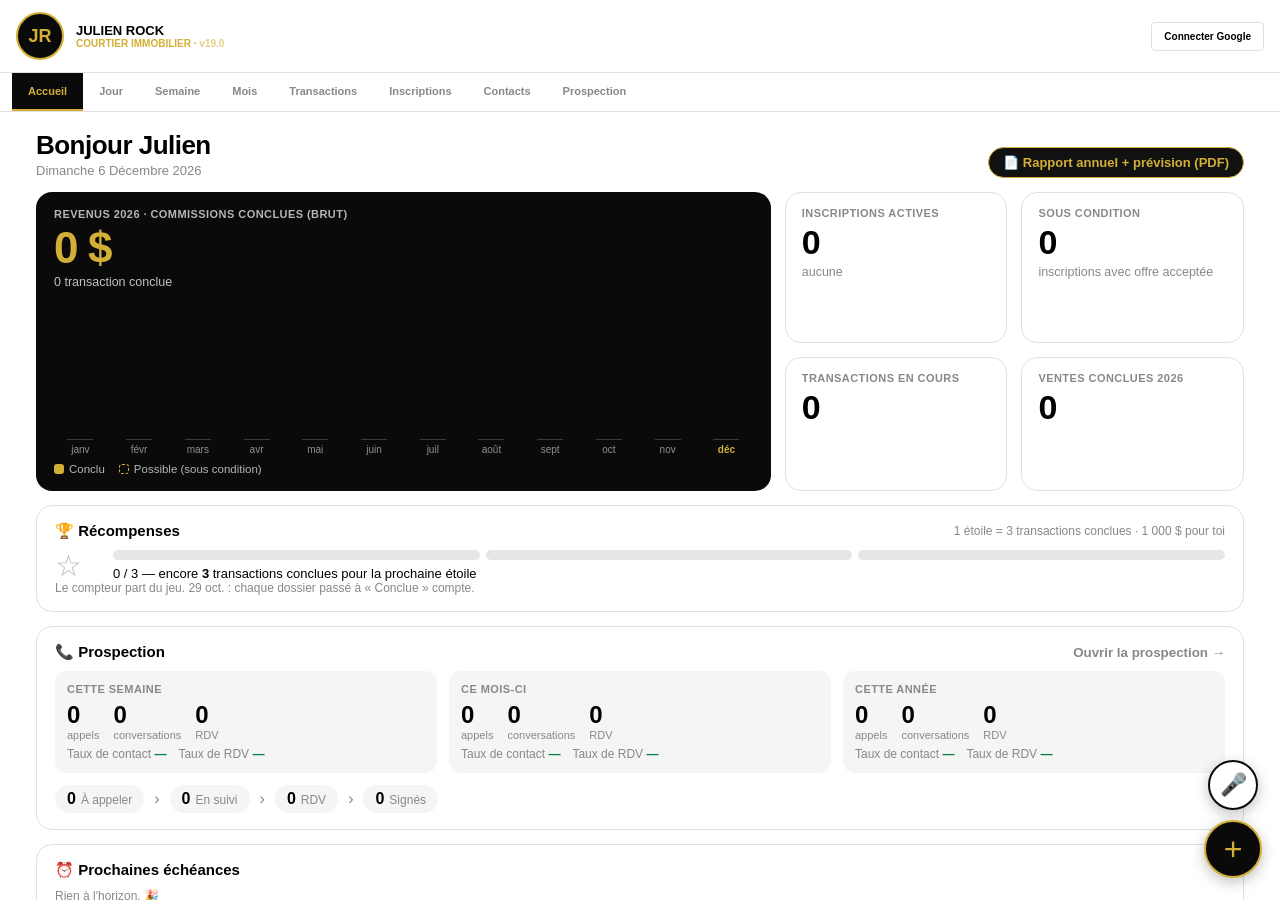
==== commit 5f03d3cf: "v19.0 : suivis de prospection en gris dans l'agenda (les autres restent orange), anciens rappels rec" ====
--- a/index.html
+++ b/index.html
@@ -689,7 +689,7 @@
       <div class="logo-circle">JR</div>
       <div class="header-titles">
         <div class="header-name">JULIEN ROCK</div>
-        <div class="header-subtitle">COURTIER IMMOBILIER · <span id="app-ver" style="opacity:.6">v18.9</span></div>
+        <div class="header-subtitle">COURTIER IMMOBILIER · <span id="app-ver" style="opacity:.6">v19.0</span></div>
       </div>
     </div>
     <div class="header-actions">
@@ -728,7 +728,7 @@
     // ================== CONFIG ==================
     const GOOGLE_CLIENT_ID = '331553953189-ri23lfat50mtim15fjghlhrf3hjegmfi.apps.googleusercontent.com';
     const GOOGLE_SCOPE = 'https://www.googleapis.com/auth/calendar.readonly https://www.googleapis.com/auth/calendar.events';
-    const APP_VERSION = 'v18.9';
+    const APP_VERSION = 'v19.0';
     try { const av = document.getElementById('app-ver'); if (av) av.textContent = APP_VERSION; } catch (x) {}
 
     const JOURS = ['DIM', 'LUN', 'MAR', 'MER', 'JEU', 'VEN', 'SAM'];
@@ -934,6 +934,7 @@
         loadedRange = need;
         store('mb_cache', events.map(e => ({ ...e, start: e.start.getTime(), end: e.end.getTime() })));
         try { if (window.CRM && CRM._migrateCal && Object.keys(CRM._all()).length) CRM._migrateCal(events, moveEvent); } catch (x) {}
+        recolorProspect();
         setStatus(calErrors.length ? `⚠️ Calendrier non lu : ${calErrors.join(', ')} — vérifiez le partage` : `À jour · ${hhmm(new Date())} · ${loadedCals.length} calendrier(s)`, calErrors.length > 0); if (calErrors.length) console.warn('Calendriers en erreur', calErrors);
       } catch (err) {
         setStatus(err.message === 'expired' ? 'Session Google expirée — touchez « Reconnecter Google »' : 'Erreur : ' + err.message, true);
@@ -1222,6 +1223,18 @@
       document.querySelectorAll('.mb-toast').forEach(x => x.remove());
       const d = document.createElement('div'); d.className = 'mb-toast'; d.innerHTML = html;
       document.body.appendChild(d); setTimeout(() => d.remove(), ms); return d;
+    }
+    // suivis de prospection (contact « Proprio ») : en gris dans l'agenda, les autres suivis restent orange
+    async function recolorProspect() {
+      if (!window.CRM || !CRM._all) return;
+      const C = CRM._all(), now = new Date();
+      const todo = events.filter(e => e.contactId && C[e.contactId] && C[e.contactId].type === 'proprio' && !e.done && e.end >= now && e.color !== 'gris' && /Rappeler/.test(e.title || ''));
+      let n = 0;
+      for (const e of todo) {
+        const ok = await patchEvent(e, { colorId: COLORS.gris.g, extendedProperties: { private: { mbType: 'suivi', mbContact: e.contactId, mbColor: 'gris' } } }).catch(() => false);
+        if (ok) { e.color = 'gris'; n++; }
+      }
+      if (n) { renderAll(); saveCache(); }
     }
     async function patchEvent(e, body) {
       if (!e.calId || !e.evId) return false;
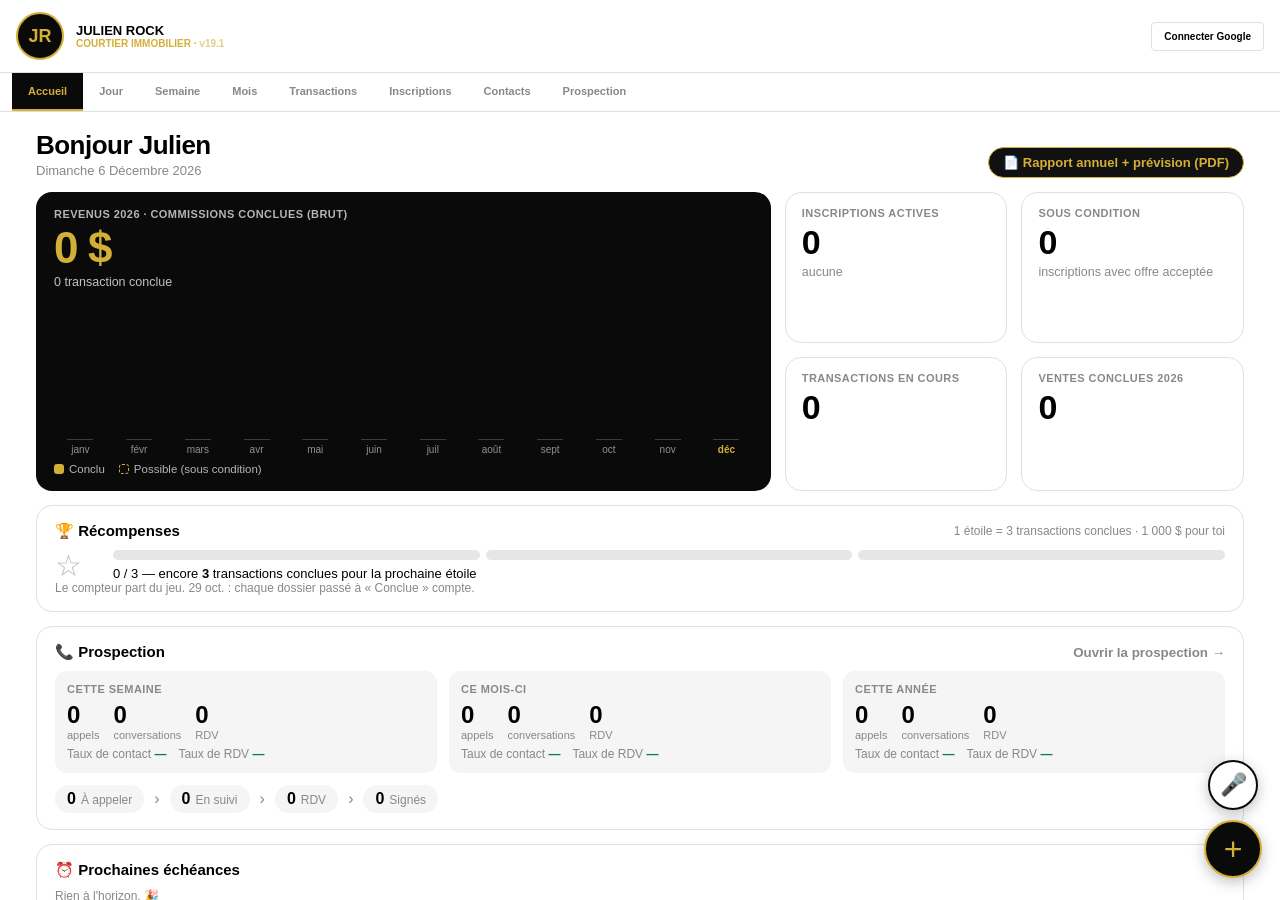
==== commit bff56345: "v19.1 : prospection — heure de rappel au choix (ex. 18 h), affichée sur la fiche et dans l'agenda Co" ====
--- a/index.html
+++ b/index.html
@@ -689,7 +689,7 @@
       <div class="logo-circle">JR</div>
       <div class="header-titles">
         <div class="header-name">JULIEN ROCK</div>
-        <div class="header-subtitle">COURTIER IMMOBILIER · <span id="app-ver" style="opacity:.6">v19.0</span></div>
+        <div class="header-subtitle">COURTIER IMMOBILIER · <span id="app-ver" style="opacity:.6">v19.1</span></div>
       </div>
     </div>
     <div class="header-actions">
@@ -728,7 +728,7 @@
     // ================== CONFIG ==================
     const GOOGLE_CLIENT_ID = '331553953189-ri23lfat50mtim15fjghlhrf3hjegmfi.apps.googleusercontent.com';
     const GOOGLE_SCOPE = 'https://www.googleapis.com/auth/calendar.readonly https://www.googleapis.com/auth/calendar.events';
-    const APP_VERSION = 'v19.0';
+    const APP_VERSION = 'v19.1';
     try { const av = document.getElementById('app-ver'); if (av) av.textContent = APP_VERSION; } catch (x) {}
 
     const JOURS = ['DIM', 'LUN', 'MAR', 'MER', 'JEU', 'VEN', 'SAM'];
--- a/crm.css
+++ b/crm.css
@@ -614,3 +614,7 @@
 .pd-merge-r button span { opacity: .7; font-size: 12px; }
 .pd-ln-mine { display: flex; align-items: center; gap: 6px; margin-top: 4px; font-size: 13px; font-weight: 600; cursor: pointer; }
 .pd-offer-hd > span:first-child { width: 13px; flex: none; }
+
+.crm-timepick { display: flex; flex-wrap: wrap; align-items: center; gap: 6px; font-size: 13px; font-weight: 600; margin: 4px 0 6px; }
+.crm-timepick input { border: 1px solid var(--border-light); border-radius: 10px; padding: 4px 8px; font-size: 14px; }
+.crm-timepick span { font-weight: 400; font-size: 11.5px; color: var(--muted, #777); }
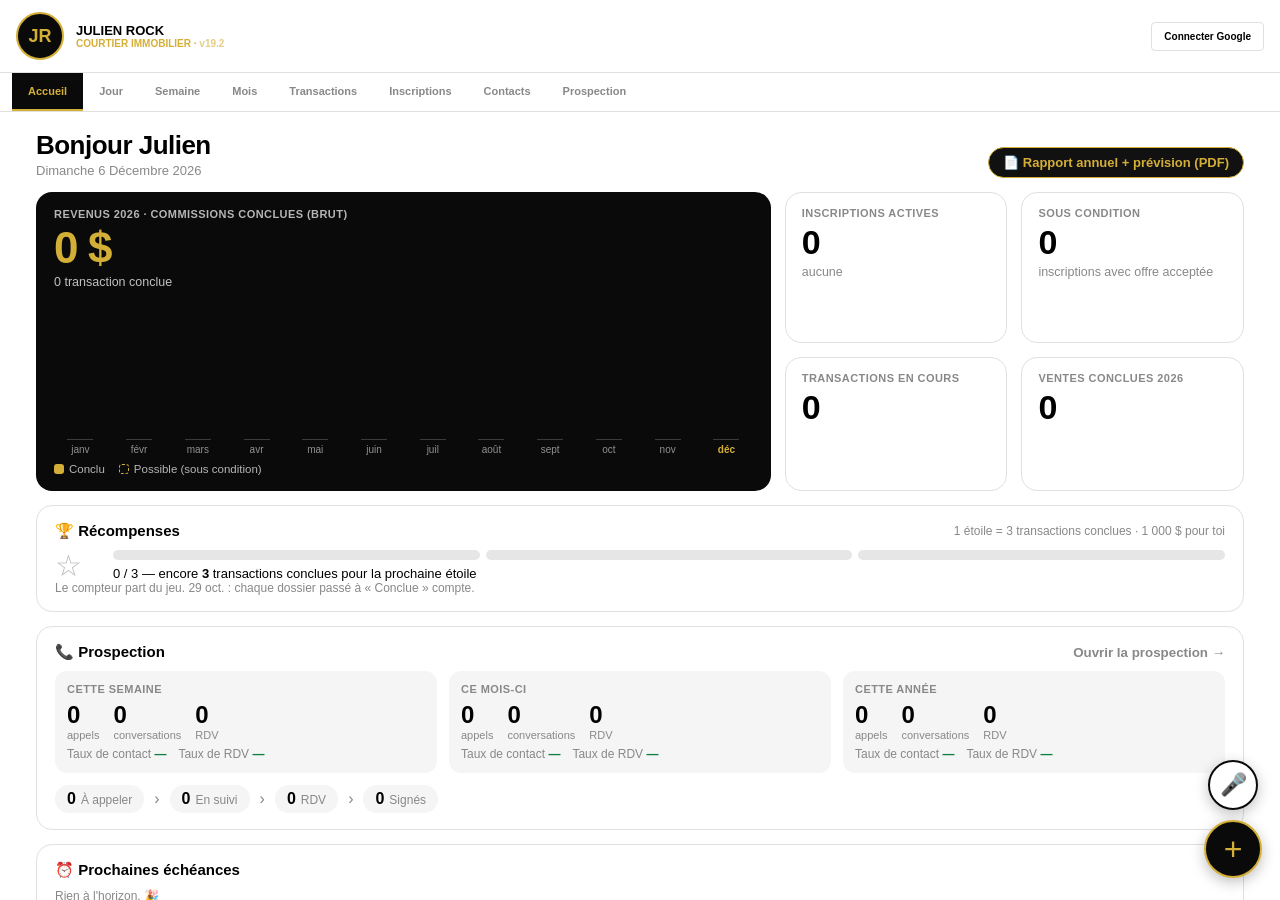
==== commit 10de578c: "v19.2 : prospection — « Autre jour / heure » avec confirmation ; la fenêtre Rendez-vous s'ouvre deva" ====
--- a/index.html
+++ b/index.html
@@ -689,7 +689,7 @@
       <div class="logo-circle">JR</div>
       <div class="header-titles">
         <div class="header-name">JULIEN ROCK</div>
-        <div class="header-subtitle">COURTIER IMMOBILIER · <span id="app-ver" style="opacity:.6">v19.1</span></div>
+        <div class="header-subtitle">COURTIER IMMOBILIER · <span id="app-ver" style="opacity:.6">v19.2</span></div>
       </div>
     </div>
     <div class="header-actions">
@@ -728,7 +728,7 @@
     // ================== CONFIG ==================
     const GOOGLE_CLIENT_ID = '331553953189-ri23lfat50mtim15fjghlhrf3hjegmfi.apps.googleusercontent.com';
     const GOOGLE_SCOPE = 'https://www.googleapis.com/auth/calendar.readonly https://www.googleapis.com/auth/calendar.events';
-    const APP_VERSION = 'v19.1';
+    const APP_VERSION = 'v19.2';
     try { const av = document.getElementById('app-ver'); if (av) av.textContent = APP_VERSION; } catch (x) {}
 
     const JOURS = ['DIM', 'LUN', 'MAR', 'MER', 'JEU', 'VEN', 'SAM'];
--- a/crm.css
+++ b/crm.css
@@ -618,3 +618,10 @@
 .crm-timepick { display: flex; flex-wrap: wrap; align-items: center; gap: 6px; font-size: 13px; font-weight: 600; margin: 4px 0 6px; }
 .crm-timepick input { border: 1px solid var(--border-light); border-radius: 10px; padding: 4px 8px; font-size: 14px; }
 .crm-timepick span { font-weight: 400; font-size: 11.5px; color: var(--muted, #777); }
+
+.crm-dt { flex-wrap: wrap; align-items: flex-end; gap: 8px; margin: 6px 0; padding: 8px; border: 1px solid var(--border-light); border-radius: 10px; background: var(--white, #fff); }
+.crm-dt label { display: flex; flex-direction: column; font-size: 11.5px; font-weight: 600; gap: 2px; }
+.crm-dt input { border: 1px solid var(--border-light); border-radius: 8px; padding: 5px 8px; font-size: 14px; }
+.crm-dt button { background: #0b8043; color: #fff; border: 0; border-radius: 8px; padding: 7px 12px; font-weight: 700; cursor: pointer; }
+/* la fenêtre « Nouveau rendez-vous » passe devant la fiche de prospection */
+body.pr-dossier-open .modal { z-index: 300; }
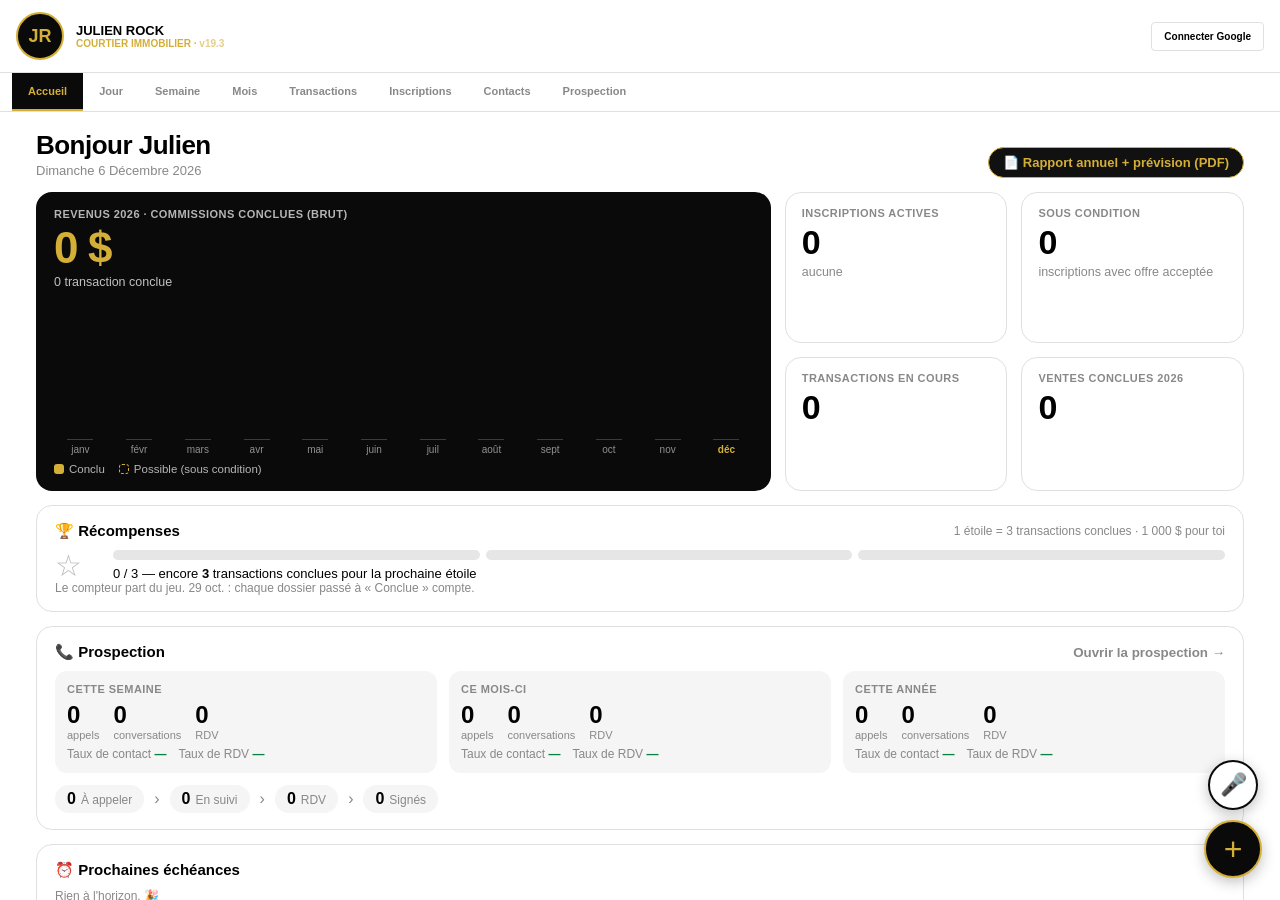
==== commit d58b8f1a: "v19.3 : Suivi — jour + heure visibles tout de suite ; le × de l'historique marche depuis la prospect" ====
--- a/index.html
+++ b/index.html
@@ -689,7 +689,7 @@
       <div class="logo-circle">JR</div>
       <div class="header-titles">
         <div class="header-name">JULIEN ROCK</div>
-        <div class="header-subtitle">COURTIER IMMOBILIER · <span id="app-ver" style="opacity:.6">v19.2</span></div>
+        <div class="header-subtitle">COURTIER IMMOBILIER · <span id="app-ver" style="opacity:.6">v19.3</span></div>
       </div>
     </div>
     <div class="header-actions">
@@ -728,7 +728,7 @@
     // ================== CONFIG ==================
     const GOOGLE_CLIENT_ID = '331553953189-ri23lfat50mtim15fjghlhrf3hjegmfi.apps.googleusercontent.com';
     const GOOGLE_SCOPE = 'https://www.googleapis.com/auth/calendar.readonly https://www.googleapis.com/auth/calendar.events';
-    const APP_VERSION = 'v19.2';
+    const APP_VERSION = 'v19.3';
     try { const av = document.getElementById('app-ver'); if (av) av.textContent = APP_VERSION; } catch (x) {}
 
     const JOURS = ['DIM', 'LUN', 'MAR', 'MER', 'JEU', 'VEN', 'SAM'];
--- a/crm.css
+++ b/crm.css
@@ -619,7 +619,7 @@
 .crm-timepick input { border: 1px solid var(--border-light); border-radius: 10px; padding: 4px 8px; font-size: 14px; }
 .crm-timepick span { font-weight: 400; font-size: 11.5px; color: var(--muted, #777); }
 
-.crm-dt { flex-wrap: wrap; align-items: flex-end; gap: 8px; margin: 6px 0; padding: 8px; border: 1px solid var(--border-light); border-radius: 10px; background: var(--white, #fff); }
+.crm-dt { display: flex; flex-wrap: wrap; align-items: flex-end; gap: 8px; margin: 6px 0; padding: 8px; border: 1px solid var(--border-light); border-radius: 10px; background: var(--white, #fff); }
 .crm-dt label { display: flex; flex-direction: column; font-size: 11.5px; font-weight: 600; gap: 2px; }
 .crm-dt input { border: 1px solid var(--border-light); border-radius: 8px; padding: 5px 8px; font-size: 14px; }
 .crm-dt button { background: #0b8043; color: #fff; border: 0; border-radius: 8px; padding: 7px 12px; font-weight: 700; cursor: pointer; }
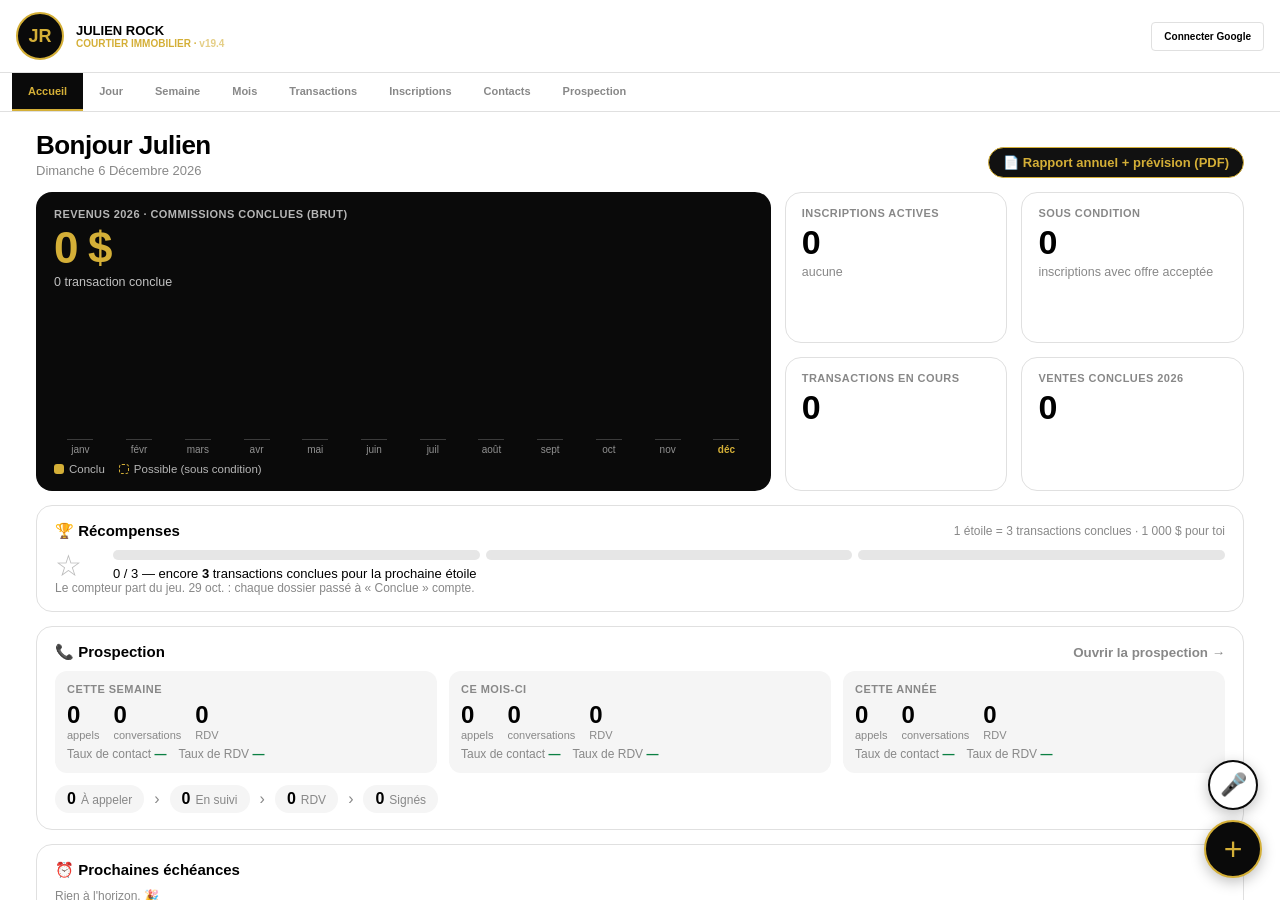
==== commit 8e7772c9: "v19.4 : un nouveau rappel remplace les anciens « Rappeler » à venir du même contact ; historique mis" ====
--- a/index.html
+++ b/index.html
@@ -689,7 +689,7 @@
       <div class="logo-circle">JR</div>
       <div class="header-titles">
         <div class="header-name">JULIEN ROCK</div>
-        <div class="header-subtitle">COURTIER IMMOBILIER · <span id="app-ver" style="opacity:.6">v19.3</span></div>
+        <div class="header-subtitle">COURTIER IMMOBILIER · <span id="app-ver" style="opacity:.6">v19.4</span></div>
       </div>
     </div>
     <div class="header-actions">
@@ -728,7 +728,7 @@
     // ================== CONFIG ==================
     const GOOGLE_CLIENT_ID = '331553953189-ri23lfat50mtim15fjghlhrf3hjegmfi.apps.googleusercontent.com';
     const GOOGLE_SCOPE = 'https://www.googleapis.com/auth/calendar.readonly https://www.googleapis.com/auth/calendar.events';
-    const APP_VERSION = 'v19.3';
+    const APP_VERSION = 'v19.4';
     try { const av = document.getElementById('app-ver'); if (av) av.textContent = APP_VERSION; } catch (x) {}
 
     const JOURS = ['DIM', 'LUN', 'MAR', 'MER', 'JEU', 'VEN', 'SAM'];
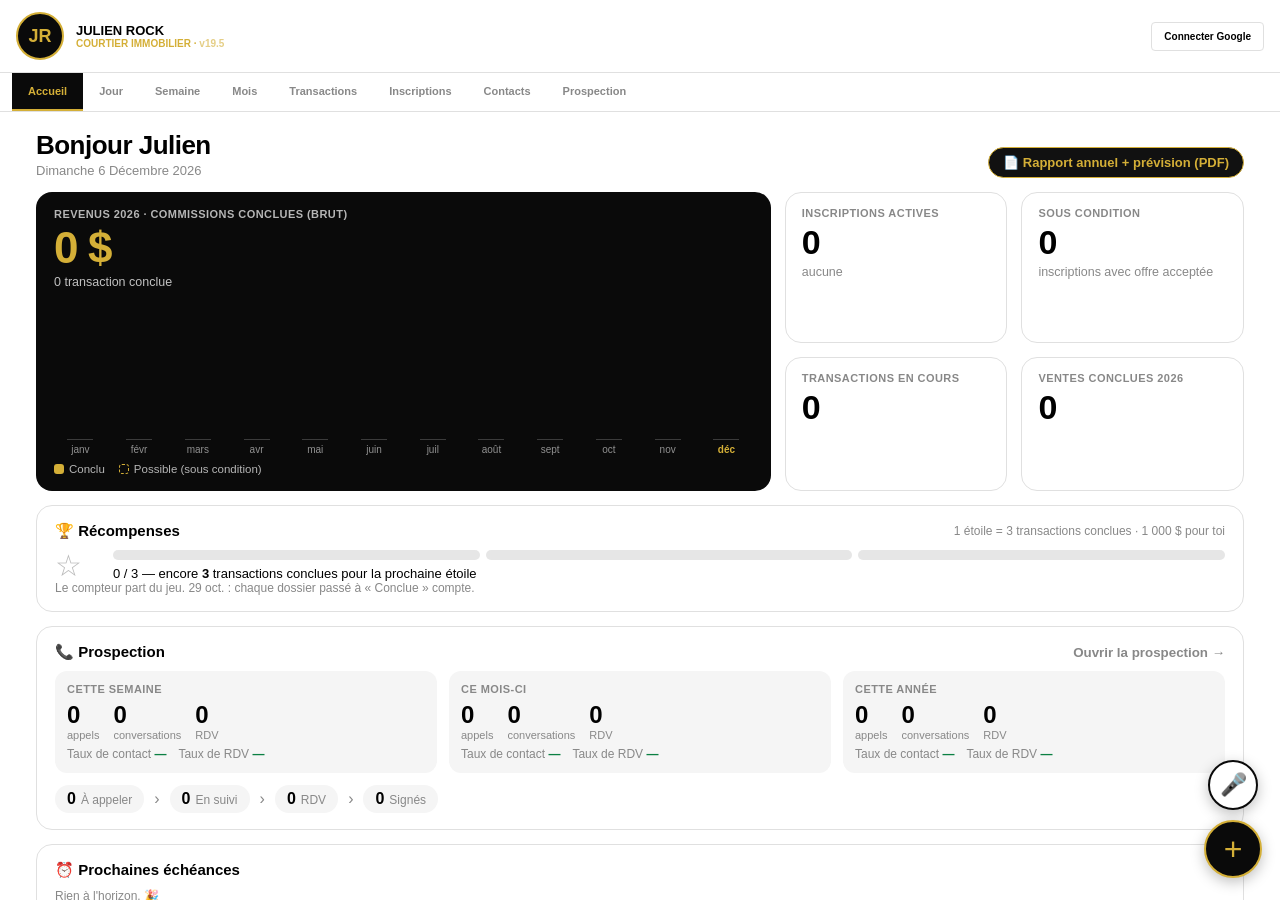
==== commit 094e8378: "v19.5 : à l'ouverture d'une fiche, les rappels en double sont nettoyés (on garde celui du prochain r" ====
--- a/index.html
+++ b/index.html
@@ -689,7 +689,7 @@
       <div class="logo-circle">JR</div>
       <div class="header-titles">
         <div class="header-name">JULIEN ROCK</div>
-        <div class="header-subtitle">COURTIER IMMOBILIER · <span id="app-ver" style="opacity:.6">v19.4</span></div>
+        <div class="header-subtitle">COURTIER IMMOBILIER · <span id="app-ver" style="opacity:.6">v19.5</span></div>
       </div>
     </div>
     <div class="header-actions">
@@ -728,7 +728,7 @@
     // ================== CONFIG ==================
     const GOOGLE_CLIENT_ID = '331553953189-ri23lfat50mtim15fjghlhrf3hjegmfi.apps.googleusercontent.com';
     const GOOGLE_SCOPE = 'https://www.googleapis.com/auth/calendar.readonly https://www.googleapis.com/auth/calendar.events';
-    const APP_VERSION = 'v19.4';
+    const APP_VERSION = 'v19.5';
     try { const av = document.getElementById('app-ver'); if (av) av.textContent = APP_VERSION; } catch (x) {}
 
     const JOURS = ['DIM', 'LUN', 'MAR', 'MER', 'JEU', 'VEN', 'SAM'];
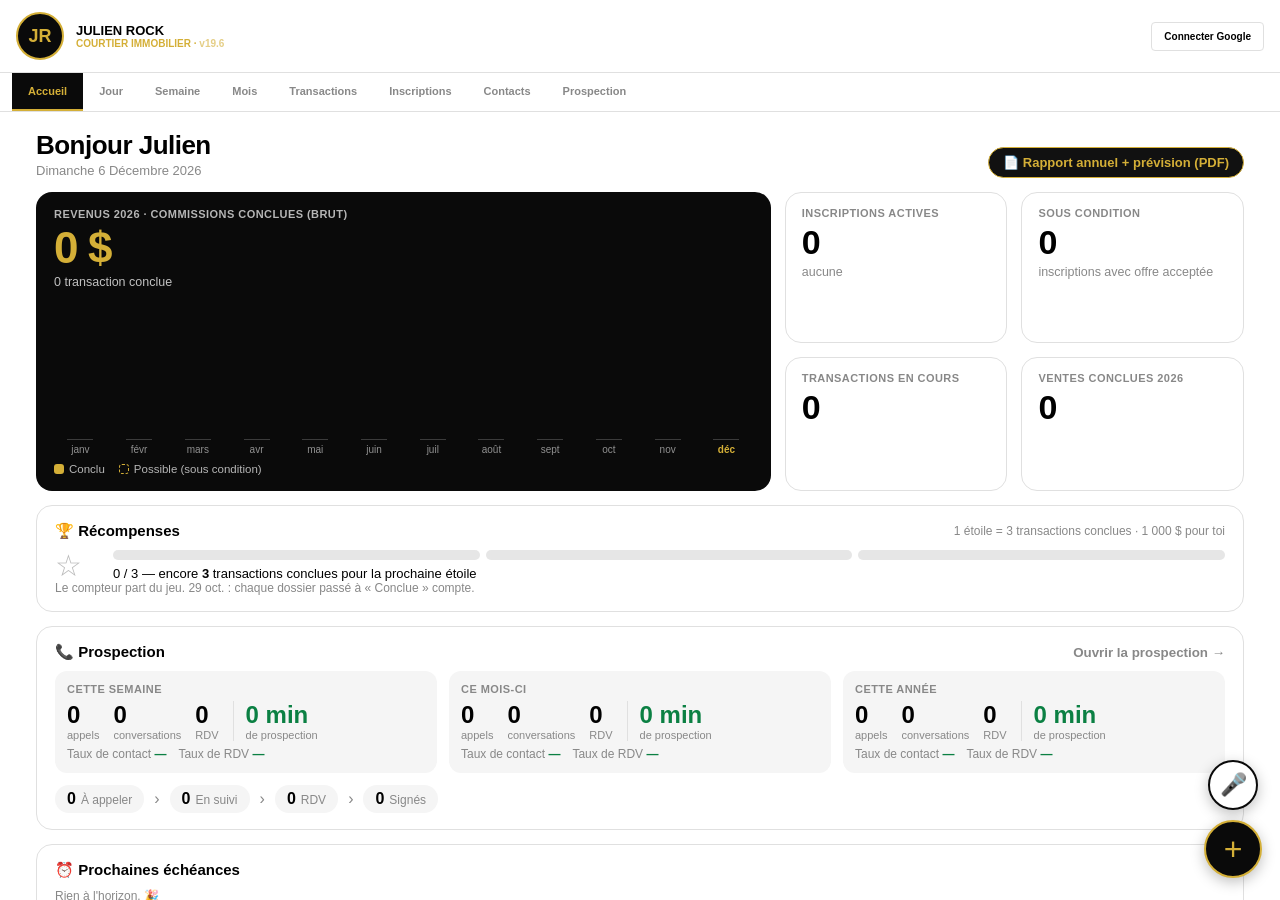
==== commit fdc95ca6: "v19.6 : accueil — heures de prospection (semaine, mois, année), synchronisées entre appareils Co-Aut" ====
--- a/index.html
+++ b/index.html
@@ -689,7 +689,7 @@
       <div class="logo-circle">JR</div>
       <div class="header-titles">
         <div class="header-name">JULIEN ROCK</div>
-        <div class="header-subtitle">COURTIER IMMOBILIER · <span id="app-ver" style="opacity:.6">v19.5</span></div>
+        <div class="header-subtitle">COURTIER IMMOBILIER · <span id="app-ver" style="opacity:.6">v19.6</span></div>
       </div>
     </div>
     <div class="header-actions">
@@ -728,7 +728,7 @@
     // ================== CONFIG ==================
     const GOOGLE_CLIENT_ID = '331553953189-ri23lfat50mtim15fjghlhrf3hjegmfi.apps.googleusercontent.com';
     const GOOGLE_SCOPE = 'https://www.googleapis.com/auth/calendar.readonly https://www.googleapis.com/auth/calendar.events';
-    const APP_VERSION = 'v19.5';
+    const APP_VERSION = 'v19.6';
     try { const av = document.getElementById('app-ver'); if (av) av.textContent = APP_VERSION; } catch (x) {}
 
     const JOURS = ['DIM', 'LUN', 'MAR', 'MER', 'JEU', 'VEN', 'SAM'];
--- a/crm.css
+++ b/crm.css
@@ -625,3 +625,6 @@
 .crm-dt button { background: #0b8043; color: #fff; border: 0; border-radius: 8px; padding: 7px 12px; font-weight: 700; cursor: pointer; }
 /* la fenêtre « Nouveau rendez-vous » passe devant la fiche de prospection */
 body.pr-dossier-open .modal { z-index: 300; }
+
+.db-nums .db-hrs { padding-left: 12px; border-left: 1px solid var(--border-light); }
+.db-nums .db-hrs b { color: #0b8043; }
